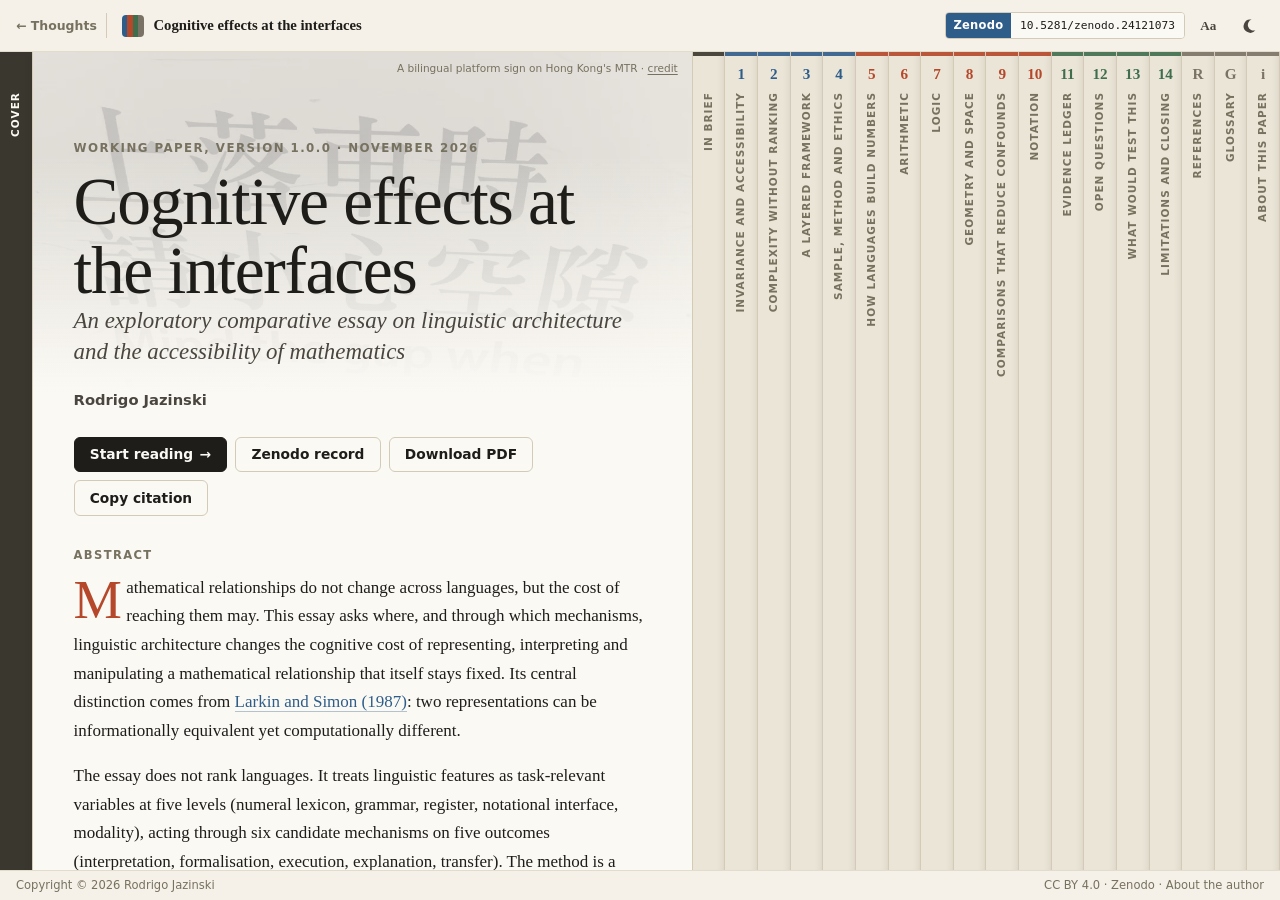
==== cognitive-effects-at-the-interfaces.html @ 93ee9cb9 "first public release" ====
<!DOCTYPE html>
<html lang="en-GB">
<head>
<meta charset="utf-8">
<meta name="viewport" content="width=device-width, initial-scale=1">
<title>Cognitive effects at the interfaces — An exploratory comparative essay on linguistic architecture and the accessibility of mathematics</title>
<meta name="description" content="An exploratory comparative essay on how the structure of a language changes the cognitive cost of reaching a fixed mathematical relationship. Working paper, version 1.0.0.">
<meta name="author" content="Rodrigo Jazinski">
<meta name="citation_title" content="Cognitive effects at the interfaces: An exploratory comparative essay on linguistic architecture and the accessibility of mathematics">
<meta name="citation_author" content="Jazinski, Rodrigo">
<meta name="citation_publication_date" content="2026/11/11">
<meta name="citation_doi" content="10.5281/zenodo.24121073">
<meta name="citation_pdf_url" content="https://zenodo.org/records/24121073/files/Cognitive_effects_at_the_interfaces_v1_0_0.pdf">
<meta property="og:title" content="Cognitive effects at the interfaces">
<meta property="og:description" content="An exploratory comparative essay on how the structure of a language changes the cognitive cost of reaching a fixed mathematical relationship. Working paper, version 1.0.0.">
<meta property="og:type" content="article">
<meta property="og:url" content="https://thoughts.rodrigojazinski.com/cognitive-effects-at-the-interfaces.html">
<meta property="og:image" content="https://thoughts.rodrigojazinski.com/cognitive-effects-at-the-interfaces/media/social-preview.jpg">
<meta property="og:site_name" content="Rodrigo Jazinski">
<meta property="og:locale" content="en_GB">
<meta name="twitter:card" content="summary_large_image">
<meta name="twitter:title" content="Cognitive effects at the interfaces">
<meta name="twitter:description" content="An exploratory comparative essay on how the structure of a language changes the cognitive cost of reaching a fixed mathematical relationship. Working paper, version 1.0.0.">
<meta name="twitter:image" content="https://thoughts.rodrigojazinski.com/cognitive-effects-at-the-interfaces/media/social-preview.jpg">
<meta name="keywords" content="linguistic relativity, numerical cognition, numeral systems, number-word transparency, number-word inversion, transcoding, digit span, quantifier scope, mathematics education, cross-linguistic comparison, evidence grading">
<meta name="robots" content="index, follow">
<meta name="copyright" content="© 2026 Rodrigo Jazinski. Licensed under CC BY 4.0.">
<link rel="canonical" href="https://thoughts.rodrigojazinski.com/cognitive-effects-at-the-interfaces.html">
<link rel="icon" href="/favicon.ico">
<link rel="apple-touch-icon" sizes="180x180" href="/apple-touch-icon.png">
<link rel="icon" type="image/png" sizes="32x32" href="/favicon-32x32.png">
<link rel="icon" type="image/png" sizes="16x16" href="/favicon-16x16.png">
<link rel="manifest" href="/site.webmanifest">
<meta name="theme-color" content="#f5f1e8" media="(prefers-color-scheme: light)">
<meta name="theme-color" content="#131416" media="(prefers-color-scheme: dark)">
<link rel="stylesheet" href="cognitive-effects-at-the-interfaces/css/essay.css">
<script>document.documentElement.classList.add("js");try{var t=localStorage.getItem("cei-theme");if(t)document.documentElement.dataset.theme=t;var z=localStorage.getItem("cei-size");if(z)document.documentElement.dataset.size=z}catch(e){}</script>
<script type="application/ld+json">{"@context": "https://schema.org", "@type": "ScholarlyArticle", "headline": "Cognitive effects at the interfaces", "alternativeHeadline": "An exploratory comparative essay on linguistic architecture and the accessibility of mathematics", "author": {"@type": "Person", "name": "Rodrigo Jazinski", "identifier": "https://orcid.org/0009-0000-0362-1994"}, "datePublished": "2026-11-11", "version": "1.0.0", "license": "https://creativecommons.org/licenses/by/4.0/", "identifier": "https://doi.org/10.5281/zenodo.24121073", "url": "https://thoughts.rodrigojazinski.com/cognitive-effects-at-the-interfaces.html", "inLanguage": "en-GB", "isBasedOn": "https://zenodo.org/records/24121073"}</script>
</head>
<body>
<a class="skip" href="#cover-body">Skip to the essay</a>
<header class="topbar">
  <div class="topbar-left"><a class="back" href="./" title="All thoughts"><span aria-hidden="true">←</span> Thoughts</a><a class="brand" href="#cover"><span class="brand-mark" aria-hidden="true"></span><span class="brand-text">Cognitive effects at the interfaces</span></a></div>
  <div class="topbar-tools">
    <a class="zenodo" href="https://zenodo.org/records/24121073" title="Version of record on Zenodo"><span class="zenodo-z">Zenodo</span><span class="zenodo-doi">10.5281/zenodo.24121073</span></a>
    <button class="tool" type="button" data-size-toggle aria-label="Text size" title="Text size">Aa</button>
    <button class="tool" type="button" data-theme-toggle aria-label="Light or dark" title="Light or dark"><svg viewBox="0 0 16 16" aria-hidden="true"><path d="M10.6 1.6a6.6 6.6 0 1 0 3.8 10.6A5.4 5.4 0 0 1 10.6 1.6z"/></svg></button>
  </div>
  <div class="progress" aria-hidden="true"><span></span></div>
</header>
<main class="shelf" id="shelf">
<section class="panel part-front" id="cover" data-panel="cover" aria-labelledby="cover-spine">
<button class="spine" id="cover-spine" type="button" aria-expanded="false" aria-controls="cover-body"><span class="spine-num"></span><span class="spine-label">Cover</span></button>
<div class="panel-body" id="cover-body" role="region" aria-labelledby="cover-spine"><div class="panel-scroll"><div class="prose"><div class="cover-art" aria-hidden="true"><img src="cognitive-effects-at-the-interfaces/media/cantonese-at-mtr-station-hong-kong.webp" alt="" style="object-position:50% 50%"></div><p class="art-credit cover-credit">A bilingual platform sign on Hong Kong&#x27;s MTR · <a href="#credits">credit</a></p>
<div class="cover-head">
  <p class="cover-kicker">Working paper, version 1.0.0 · November 2026</p>
  <h1>Cognitive effects at the interfaces</h1>
  <p class="cover-sub">An exploratory comparative essay on linguistic architecture and the accessibility of mathematics</p>
  <p class="cover-by">Rodrigo Jazinski</p>
  <div class="cover-actions">
    <a class="btn btn-primary" href="#summary">Start reading <span aria-hidden="true">→</span></a>
    <a class="btn" href="https://zenodo.org/records/24121073">Zenodo record</a>
    <a class="btn" href="https://zenodo.org/records/24121073/files/Cognitive_effects_at_the_interfaces_v1_0_0.pdf?download=1">Download PDF</a>
    <button class="btn" type="button" data-copy-cite>Copy citation</button>
  </div>
  <p class="resume" hidden><a href="#">Continue reading: <span></span> →</a></p>
</div>
<div class="cover-grid">
  <div class="cover-abstract"><h2 class="label">Abstract</h2><p>Mathematical relationships do not change across languages, but the cost of reaching them may. This essay asks where, and through which mechanisms, linguistic architecture changes the cognitive cost of representing, interpreting and manipulating a mathematical relationship that itself stays fixed. Its central distinction comes from <a href="#ref-larkin-1987" class="cite" data-ref="larkin-1987">Larkin and Simon (1987)</a>: two representations can be informationally equivalent yet computationally different.</p>
<p>The essay does not rank languages. It treats linguistic features as task-relevant variables at five levels (numeral lexicon, grammar, register, notational interface, modality), acting through six candidate mechanisms on five outcomes (interpretation, formalisation, execution, explanation, transfer). The method is a desk-based comparative synthesis of published evidence in arithmetic, logic and geometry. The feature-driven sample covers English, Mandarin Chinese, Welsh, Russian, Arabic, Basque, Turkish, Guarani, Inuit languages, Mundurukú, Pirahã and American Sign Language. Twenty-three claims are graded under an explicit protocol, each with its principal residual confound.</p>
<p>Three observations organise the results. First, most well-evidenced effects sit at interfaces, the points where one representation must be converted into another: number word to digit string, grammatical number to exact quantity, habitual reading to formal reading. Away from those interfaces, in approximate magnitude and core geometric intuition, effects are weak or absent. Second, cost is often redistributed rather than removed: a language can make one step cheaper and another dearer. It is not always conserved, and some irregularity has no identifiable compensating gain. Third, the best-supported claims are the narrowest. The three that grade Strong concern transcoding errors under number-word inversion, the task-specificity of number-word transparency, and the effect of digit-name length on forward digit span. None concerns mathematical ability.</p>
<p>The claim is deliberately modest. For the relationships considered here, languages appear broadly intertranslatable at the level of propositional content. They differ in the availability, conventionality, ambiguity, length and alignment of the forms that express those relationships. Those differences move cognitive and educational cost between steps. They do not establish differences in mathematical capacity. The essay closes with open questions and with predictions that could fail.</p>
</div>
  <aside class="cover-side">
    <h2 class="label">How to read this page</h2>
    <ul class="howto">
      <li>Each section sits on a <strong>spine</strong>. Open one by clicking its spine, or move with the <kbd>←</kbd> <kbd>→</kbd> keys.</li>
      <li><a class="cite demo" tabindex="-1">Citations</a> open a card with the full reference and a link to the source.</li>
      <li><span class="gl demo">Dotted words</span> are explained in the glossary.</li>
      <li>Panels marked <span class="explore-tag">Explore</span> are interactive versions of the paper's tables and figures.</li>
    </ul>
    <h2 class="label">Keywords</h2>
    <ul class="keywords"><li>linguistic relativity</li><li>numerical cognition</li><li>numeral systems</li><li>number-word transparency</li><li>number-word inversion</li><li>transcoding</li><li>digit span</li><li>quantifier scope</li><li>mathematics education</li><li>cross-linguistic comparison</li><li>evidence grading</li></ul>
    <h2 class="label">Paper and data</h2>
    <ul class="files"><li><a href="https://zenodo.org/records/24121073/files/Cognitive_effects_at_the_interfaces_v1_0_0.pdf?download=1">PDF</a></li><li><a href="https://zenodo.org/records/24121073/files/lmccm_evidence_ledger_v1_0_0.csv?download=1">Evidence ledger (CSV)</a></li><li><a href="https://zenodo.org/records/24121073/files/lmccm_language_matrix_v1_0_0.csv?download=1">Language matrix (CSV)</a></li><li><a href="https://zenodo.org/records/24121073/files/lmccm_references_v1_0_0.csv?download=1">References (CSV)</a></li><li><a href="https://zenodo.org/records/24121073/files/lmccm_fig1_chain_v1_0_0.svg?download=1">Figure 1 (SVG)</a></li></ul>
    <p class="doi">DOI <a href="https://doi.org/10.5281/zenodo.24121073">10.5281/zenodo.24121073</a> · <a href="https://creativecommons.org/licenses/by/4.0/">CC BY 4.0</a></p>
  </aside>
</div></div><nav class="panel-nav" aria-label="Section navigation"><span></span><a class="next" href="#summary"><span>→</span> In brief</a></nav></div></div>
</section>
<section class="panel part-front" id="summary" data-panel="summary" aria-labelledby="summary-spine">
<button class="spine" id="summary-spine" type="button" aria-expanded="false" aria-controls="summary-body"><span class="spine-num"></span><span class="spine-label">In brief</span></button>
<div class="panel-body" id="summary-body" role="region" aria-labelledby="summary-spine"><div class="panel-scroll"><header class="panel-head"><div class="panel-head-text"><h2 id="summary-title">Plain-language summary</h2></div></header><div class="prose"><p>The number 35 is the same everywhere, but the words for it are not.</p>
<ul>
<li>In English it is <em>thirty-five</em>.</li>
<li>In Mandarin it is <em>sān-shí-wǔ</em>, literally “three-ten-five”, which spells out the place-value structure.</li>
<li>In Basque it is <em>hogeita hamabost</em>, “twenty-and-fifteen”, built on twenty rather than ten.</li>
<li>In Arabic it is <em>khamsa wa-thalāthūn</em>, “five and thirty”, with the units said first.</li>
</ul>
<p>None of these makes 35 a different number. Each, though, gives a child a different path to the idea that 35 is three tens and five ones.</p>
<p>The same holds beyond counting. In Russian, the form of a noun after a numeral depends on the numeral’s last digit: <em>21 стол</em> (singular), <em>22 стола</em>, <em>25 столов</em>. A Russian speaker’s grammar quietly tracks something arithmetical.</p>
<p>The reason is that the noun follows the last word of the number, not the number as a whole. Russian says 21 as “twenty one”, and it is the final word, “one”, that sets the form: <em>21 стол</em> behaves like <em>1 стол</em>, <em>22 стола</em> like <em>2 стола</em>, and <em>25 столов</em> like <em>5 столов</em>, however large the number grows. To choose the right ending, a speaker must in effect look at the last digit, and also notice whether the last two digits are 11 to 14, which take the same form as 5. Nobody thinks of this as arithmetic, but it is a rule about what is left over when a number is divided by ten (Section <a class="xref" href="#s5">5</a>).</p>
<p>In English, “There is a number for every student” can mean one number shared by all, or a possibly different number for each. Picture a teacher handing out raffle tickets. If every ticket shows 7, there is a number for every student in the first sense. If every ticket shows a different number, there is still a number for every student, in the second sense. Logicians write these two readings differently, with the quantifiers in opposite orders. Grammars and usage conventions differ in how readily they allow such sentences to be read both ways.</p>
<p>In space, some languages describe position by “left” and “right”, and others by fixed bearings such as uphill or north. Some signed languages place things in the space in front of the signer, so that spatial relations are part of the grammar itself.</p>
<p>The essay is about natural languages: the spoken and signed languages that children acquire. Programming languages and other formal languages are left aside. They are designed systems with fixed rules of interpretation, closer to notation than to a first language, and they would need a separate analysis.</p>
<p>This essay collects what researchers have already found about such differences, puts it side by side in tables, and asks what it adds up to. The short answer: languages do not change what is mathematically true, nor who can do mathematics. They change where the effort falls. Some steps are made easier, others harder, and the effects are narrower than popular accounts suggest. The essay ends with the questions that remain open.</p>
</div><nav class="panel-nav" aria-label="Section navigation"><a class="prev" href="#cover"><span>←</span> Cover</a><a class="next" href="#s1"><span>→</span> Invariance and accessibility</a></nav></div></div>
</section>
<section class="panel part-frame" id="s1" data-panel="s1" aria-labelledby="s1-spine">
<button class="spine" id="s1-spine" type="button" aria-expanded="false" aria-controls="s1-body"><span class="spine-num">1</span><span class="spine-label">Invariance and accessibility</span></button>
<div class="panel-body" id="s1-body" role="region" aria-labelledby="s1-spine"><div class="panel-scroll"><header class="panel-head"><div class="panel-art" aria-hidden="true"><img src="cognitive-effects-at-the-interfaces/media/house-in-cantonese-and-mandarin.webp" alt="" loading="lazy" style="object-position:50% 50%"></div><div class="panel-head-text"><p class=panel-kicker>Framework · Section 1</p><h2 id="s1-title">Introduction: invariance and accessibility</h2></div><p class=art-credit>&#x27;Home&#x27; in Cantonese and in Mandarin: one meaning, two written forms · <a href=#credits>credit</a></p></header><div class="prose"><p>Mathematics is often described as a universal language. The equation <em>a</em> + <em>b</em> = <em>b</em> + <em>a</em> holds whether it is explained in English, Russian, Mandarin or Arabic. Yet people rarely meet mathematics as bare notation. They meet it through number words, spoken explanations, written instructions, diagrams and classroom routines, all of which differ across communities.</p>
<p>This essay takes that gap seriously. A mathematical proposition may stay invariant while the linguistic conditions under which it is understood vary. The question is whether those conditions change how much work the understanding takes.</p>
<h3 id="informational-and-computational-equivalence">Informational and computational equivalence</h3>
<p><a href="#ref-larkin-1987" class="cite" data-ref="larkin-1987">Larkin and Simon (1987)</a> gave this intuition a precise form. Two representations are <em><span class="gl" tabindex="0" data-gl="Informational equivalence">informationally equivalent</span></em> when everything inferable from one is inferable from the other. They are <em><span class="gl" tabindex="0" data-gl="Computational equivalence">computationally equivalent</span></em> only if, in addition, those inferences are equally quick and easy. A diagram and a list of sentences can carry the same information yet differ greatly in what a reader can see at a glance.</p>
<p><a href="#ref-zhang-1995" class="cite" data-ref="zhang-1995">Zhang and Norman (1995)</a> applied the same idea to numeration systems. Roman and Hindu-Arabic numerals encode the same numbers, but they divide the work differently between what is written on the page and what must be held in the mind. Multiplication in Roman numerals is hard not because the numbers differ, but because the notation leaves more of the work to the head.</p>
<p>This essay extends the distinction from written notation to natural language. Its working thesis is narrower than “languages are equivalent”. <strong>For the mathematical relationships considered here, languages appear broadly <span class="gl" tabindex="0" data-gl="Intertranslatable">intertranslatable</span> at the level of propositional content, but they are not computationally equivalent.</strong> They differ in the availability, conventionality, ambiguity and processing cost of the forms used to express those relationships. A language may need a paraphrase or a longer construction where another has a single word. Intertranslatability is a weaker claim than informational equivalence. It says only that, given suitable paraphrase and context, the same proposition can be expressed. It does not establish that the available expressions support the same inferences with equal directness, or that no distinction is easier to state in one language than another. It is a working assumption of this essay, not a result derived in it. The differences are local: they attach to particular features and particular tasks, not to languages as wholes.</p>
<h3 id="language-and-thought-without-determinism">Language and thought, without determinism</h3>
<p>Research on <span class="gl" tabindex="0" data-gl="Linguistic relativity">linguistic relativity</span> has moved away from the claim that language sets the boundaries of thought. The current view is that language can make some distinctions more available, more habitual or harder to ignore, and that such effects are selective rather than absolute (<a href="#ref-wolff-2011" class="cite" data-ref="wolff-2011">Wolff &amp; Holmes, 2011</a>).</p>
<p>Numerical cognition is the area where this view is best supported. Studies of number-word systems show how transparency, counting routines and notation influence the learning and manipulation of exact quantities (<a href="#ref-gobel-2011" class="cite" data-ref="gobel-2011">Göbel et al., 2011</a>). Work on bilinguals shows that the language in which mathematics is done can affect numerical processing in the same person (<a href="#ref-schiltz-2024" class="cite" data-ref="schiltz-2024">Schiltz et al., 2024</a>).</p>
<h3 id="what-this-essay-does">What this essay does</h3>
<p>The essay belongs to a wider line of comparative constraint analysis: the study of how symbolic systems shape what is easy, hard or habitual to think. Mathematics is a useful limiting case for that line of work. Its content is held fixed, so any variation lies in the cost of access, not in the conclusion reached.</p>
<p>The question is not new, and stronger answers have been given. <a href="#ref-barton-2008" class="cite" data-ref="barton-2008">Barton (2008)</a>, starting from the development of a Māori mathematical vocabulary, argues that languages express everyday mathematical ideas so differently that different mathematical worlds are possible. <a href="#ref-nunez-2017" class="cite" data-ref="nunez-2017">Núñez (2017)</a> argues that exact number is a cultural achievement and not an evolved capacity. This essay claims less than either. It holds the mathematics fixed and asks only what it costs to reach, and it takes no position on where number concepts come from. Research on multilingual classrooms treats a learner’s languages as resources for mathematics as well as obstacles. This essay takes a narrower route through cognitive cost, and stays close to experimental and developmental evidence.</p>
<p>The essay does not report new data. It assembles published findings, sets them side by side, grades their strength, and asks what they suggest. It aims to offer ways of seeing, and to state what would have to be true for each of them to hold.</p>
<h3 id="three-observations-stated-in-advance">Three observations, stated in advance</h3>
<p>The synthesis yields three observations. Each is developed in the sections named and summarised after the evidence ledger in Section <a class="xref" href="#s11">11</a>.</p>
<ol type="1">
<li><strong>Effects sit mostly at interfaces.</strong> The well-evidenced effects occur where one representation has to be converted into another: a spoken number into digits, a grammatical category into an exact quantity, an everyday sentence into a formal proposition (Sections <a class="xref" href="#s6">6</a> and 7). Where no conversion is needed, as in approximate magnitude or core geometric intuition, effects are weak or absent (Sections <a class="xref" href="#s6">6</a> and 8). This fits Larkin and Simon’s distinction: computational differences show up when work is done on a representation, and on this essay’s reading, converting between representations is such work.</li>
<li><strong>Cost is often redistributed, not removed.</strong> The same language can lower the cost of one step and raise the cost of another (Sections 2, <a class="xref" href="#s6">6</a> and 11). The pattern is common but not a law.</li>
<li><strong>The firmest claims are the narrowest.</strong> Every claim that grades Strong concerns one task. Claims about arithmetic in general, reasoning in general or spatial thinking in general grade lower or are contested (Section <a class="xref" href="#s11">11</a>).</li>
</ol>
<p>Two terms are used throughout in a restricted sense. <em>Easier</em> always means easier for a specified population, task, measure and instructional context. No claim is made that any language is globally simpler, more logical or more mathematical than another. <em>Cost</em> is a family-resemblance term. It may mean working-memory load, articulation time, the burden of learning irregular forms, or the inferential work of resolving an ambiguity. These are not assumed to be commensurable, only to be real constraints on specific tasks.</p>
</div><nav class="panel-nav" aria-label="Section navigation"><a class="prev" href="#summary"><span>←</span> In brief</a><a class="next" href="#s2"><span>→</span> Complexity without ranking</a></nav></div></div>
</section>
<section class="panel part-frame" id="s2" data-panel="s2" aria-labelledby="s2-spine">
<button class="spine" id="s2-spine" type="button" aria-expanded="false" aria-controls="s2-body"><span class="spine-num">2</span><span class="spine-label">Complexity without ranking</span></button>
<div class="panel-body" id="s2-body" role="region" aria-labelledby="s2-spine"><div class="panel-scroll"><header class="panel-head"><div class="panel-art" aria-hidden="true"><img src="cognitive-effects-at-the-interfaces/media/eb1911-english-language-grammatical-changes.webp" alt="" loading="lazy" style="object-position:50% 50%"></div><div class="panel-head-text"><p class=panel-kicker>Framework · Section 2</p><h2 id="s2-title">Complexity without ranking</h2></div><p class=art-credit>Grammatical change in English, from the Encyclopaedia Britannica (1911) · <a href=#credits>credit</a></p></header><div class="prose"><p>Any comparative study must first ask what makes a language simple or complex. Linguistics has no agreed single measure. The <span class="gl" tabindex="0" data-gl="Equi-complexity hypothesis">equi-complexity</span> literature suggests the question is badly posed when asked of whole languages.</p>
<h3 id="complexity-is-a-vector-not-a-score">Complexity is a vector, not a score</h3>
<p><a href="#ref-bentz-2023" class="cite" data-ref="bentz-2023">Bentz, Gutierrez-Vasques, Sozinova and Samardžić (2023)</a> <span class="gl" tabindex="0" data-gl="Meta-analysis">meta-analysed</span> 28 complexity metrics applied to texts in 80 languages from 34 families. About a third of the significant correlations between measures were negative, which partly supports the idea that complexity in one domain is offset by simplicity in another. The equi-complexity hypothesis, that languages are equally complex overall, was largely confirmed. Languages differed within morphology and within syntax, but their overall complexity profiles were almost indistinguishable.</p>
<p>Describing Mandarin as simple, Russian as complex and English as intermediate would therefore smuggle in an undefined variable. Typological labels describe dimensions of variation, not ranks. <em>Analytic</em> constructions express grammatical relations through separate words and word order. <em>Synthetic</em> constructions pack more grammatical information into words. <em><span class="gl" tabindex="0" data-gl="Agglutinative">Agglutinative</span></em> systems do so through relatively separable morphemes, and <em><span class="gl" tabindex="0" data-gl="Polysynthetic">polysynthetic</span></em> languages can fold whole propositions into single words (<a href="#ref-comrie-1989" class="cite" data-ref="comrie-1989">Comrie, 1989</a>).</p>
<p>The consequence for method is direct. The unit of comparison is the linguistic feature operating inside a particular task, not the language as a whole.</p>
<h3 id="numeral-systems-as-solutions-to-a-design-problem">Numeral systems as solutions to a design problem</h3>
<p>Numeral systems have their own, better-measured complexity literature. <a href="#ref-xu-2020" class="cite" data-ref="xu-2020">Xu, Liu and Regier (2020)</a> analysed 30 languages whose numeral systems range from approximate, through exact but restricted, to fully recursive. They found that systems of every type sit near an optimal trade-off between informativeness and simplicity. Mundurukú and Pirahã fall in the approximate class in their data set.</p>
<p>For recursive systems, which can name every integer exactly, informativeness is fixed, so a different trade-off is needed. <a href="#ref-denic-2024" class="cite" data-ref="denic-2024">Denić and Szymanik (2024)</a> proposed that such systems balance two pressures: keeping the lexicon of numeral morphemes small, and keeping the average numeral short in morphemes. Across 128 languages they found attested systems close to the optimal frontier.</p>
<p>The claim has been tested twice since. <a href="#ref-yang-2025" class="cite" data-ref="yang-2025">Yang and Regier (2025)</a> noted that the grammar used to generate the comparison systems, based on <a href="#ref-hurford-1975" class="cite" data-ref="hurford-1975">Hurford (1975)</a>, cannot produce <span class="gl" tabindex="0" data-gl="Suppletion, suppletive">suppletive</span> forms such as Russian <em>sorok</em>, “forty”, which is not built from “four”. Adding such forms, they found that the original result held.</p>
<p><a href="#ref-cathcart-2026" class="cite" data-ref="cathcart-2026">Cathcart and colleagues (2026)</a> changed the coding instead. They counted every unpredictable variant of a numeral <span class="gl" tabindex="0" data-gl="Morpheme">morpheme</span> as a separate item a learner must store, so that English <em>fif-</em> in <em>fifteen</em> and <em>fifty</em> is not the same item as <em>five</em>. Across 52 languages, many systems then fell well off the efficient frontier. Most of these were Indo-European and Semitic languages with irregular teens or decades. Paraguayan Guarani was also less efficient than expected, because it mixes bases.</p>
<p>This debate supplies a way of seeing that runs through the rest of the essay. A numeral system that is cheap to store, with few root words, may be expensive to say or parse, with long compounds. A system with many irregular words may be expensive to learn but quick to say. Often cost moves between the lexicon, the grammar and the learner.</p>
<p>Cathcart and colleagues add a necessary correction: cost is not always conserved. Some systems carry irregularity whose payoff the available measures do not show. It may reflect historical accretion, contact, frequency effects, or functions the models do not capture. Redistribution is the common pattern, not a law.</p>
<h3 id="an-existing-taxonomy-to-build-on">An existing taxonomy to build on</h3>
<p>The study of linguistic influences on numerical cognition already has a working taxonomy. <a href="#ref-dowker-2016" class="cite" data-ref="dowker-2016">Dowker and Nuerk (2016)</a> distinguish lexical, syntactic, semantic and conceptual influences, together with phonological and visuo-spatial orthographic ones. They observe that most studies show that language influences number without identifying the level at which the influence operates. <a href="#ref-bahnmueller-2018" class="cite" data-ref="bahnmueller-2018">Bahnmueller, Nuerk and Moeller (2018)</a> refine the taxonomy for multi-digit numbers by crossing linguistic levels with levels of place-value processing, and note that some combinations have been studied at only one level or not at all.</p>
<p>The framework in Section <a class="xref" href="#s3">3</a> adopts that concern and extends it in two directions. It moves beyond number into logic and geometry. It also adds the interface with written notation, and modality, as levels in their own right.</p>
</div><nav class="panel-nav" aria-label="Section navigation"><a class="prev" href="#s1"><span>←</span> Invariance and accessibility</a><a class="next" href="#s3"><span>→</span> A layered framework</a></nav></div></div>
</section>
<section class="panel part-frame" id="s3" data-panel="s3" aria-labelledby="s3-spine">
<button class="spine" id="s3-spine" type="button" aria-expanded="false" aria-controls="s3-body"><span class="spine-num">3</span><span class="spine-label">A layered framework</span></button>
<div class="panel-body" id="s3-body" role="region" aria-labelledby="s3-spine"><div class="panel-scroll"><header class="panel-head"><div class="panel-head-text"><p class=panel-kicker>Framework · Section 3</p><h2 id="s3-title">A layered framework: features, mechanisms, outcomes</h2></div></header><div class="prose"><p>The Linguistic–Mathematical Comparative Constraint Matrix (LMCCM) is a chain with three links. A <strong>feature</strong> at one of five levels acts through a <strong>mechanism</strong> on one of five <strong>outcomes</strong>. Each link is stated so that the claim can fail at a specific point.</p>
<p><em>Figure 1. The LMCCM chain. Any level can in principle act through any mechanism on any outcome. The highlighted path is the best-evidenced one: <span class="gl" tabindex="0" data-gl="Inversion (number-word)">number-word inversion</span>, as in German or Arabic, produces <span class="gl" tabindex="0" data-gl="Transcoding">transcoding</span> errors when children write numbers from dictation (Section <a class="xref" href="#s6">6</a>).</em></p>
<figure class="explore" data-explore="chain">
<figcaption>
<span class="explore-tag">Explore</span> Figure 1, interactive: choose a mechanism to see the ledger claims that use it
</figcaption>
<div class="explore-body">
<noscript>
<p>
This interactive figure needs JavaScript; the table above holds the same information.
</p>
</noscript>
</div>
<p class="explore-note">
The original figure is deposited with the paper: <a href="https://zenodo.org/records/24121073/files/lmccm_fig1_chain_v1_0_0.svg">SVG on Zenodo</a>.
</p>
</figure>
<h3 id="levels-where-the-feature-lives">Levels: where the feature lives</h3>
<div class="table-wrap"><table>
<colgroup>
<col style="width: 25%" />
<col style="width: 25%" />
<col style="width: 25%" />
<col style="width: 25%" />
</colgroup>
<thead>
<tr>
<th>Level</th>
<th>What varies</th>
<th>Examples from the sample</th>
<th>Domain most affected</th>
</tr>
</thead>
<tbody>
<tr>
<td>1. Numeral lexicon</td>
<td>Base, order of tens and units, teens, suppletion, length of number words</td>
<td>Mandarin <em>sān-shí-wǔ</em>; Basque base twenty; Arabic units-first order</td>
<td>Arithmetic</td>
</tr>
<tr>
<td>2. Grammar</td>
<td>Grammatical number, numeral–noun agreement, case, classifiers, quantifier scope, negation</td>
<td>Arabic dual; Russian last-digit agreement; Russian negative concord</td>
<td>Arithmetic (early number); logic</td>
</tr>
<tr>
<td>3. Register and lexicon</td>
<td>Mathematical register, borrowed terms, words for necessity, possibility, equality</td>
<td>Spanish numerals in Guarani; classical versus spoken Arabic</td>
<td>Word problems; proof; logic</td>
</tr>
<tr>
<td>4. Notational interface</td>
<td>Fit between spoken forms and written numerals and symbols</td>
<td>Kaktovik numerals; Hindu-Arabic digits read in inverted languages</td>
<td>Arithmetic; algebra</td>
</tr>
<tr>
<td>5. Modality and spatial grammar</td>
<td>Speech, sign, gesture; frames of reference</td>
<td>ASL spatial loci; absolute versus relative frames</td>
<td>Geometry; spatial reasoning</td>
</tr>
</tbody>
</table></div>
<p>The levels are descriptive, not statistically independent. A language with an <span class="gl" tabindex="0" data-gl="Agglutinative">agglutinative</span> grammar may also have a regular numeral lexicon, as Turkish does. Effects attributed to one level must therefore be tested against the others, ideally by holding the language constant and varying the task.</p>
<p>Level 5 does less work in this essay than the other four. Its effects are best documented in spatial cognition (Section <a class="xref" href="#s8">8</a>). In arithmetic and logic the evidence is mostly indirect. One specific prediction would integrate it: <span class="gl" tabindex="0" data-gl="Numeral incorporation">numeral incorporation</span> in signed languages fuses number into a noun-like sign, which may change the unit in which quantities are represented in a way that spoken compounds do not. That prediction is untested.</p>
<p>Level 3 is retained because mathematical language is a distinct register, with its own vocabulary, grammatical patterns and conventions (<a href="#ref-halliday-1978" class="cite" data-ref="halliday-1978">Halliday, 1978</a>; <a href="#ref-pimm-1987" class="cite" data-ref="pimm-1987">Pimm, 1987</a>). Within single languages the register is well studied. Rewording test items in simpler language has been reported to raise scores, most for students still learning the language of instruction (<a href="#ref-abedi-2001" class="cite" data-ref="abedi-2001">Abedi &amp; Lord, 2001</a>), and the linguistic and numerical difficulty of word problems interact (<a href="#ref-daroczy-2015" class="cite" data-ref="daroczy-2015">Daroczy et al., 2015</a>). What is sparse is comparison of registers across languages. Apart from translation effects (Section <a class="xref" href="#s7">7</a>) and borrowed numerals (Section <a class="xref" href="#s5">5</a>), the level is kept as a direction for future work, and no graded claim rests on it.</p>
<h3 id="candidate-mechanisms-how-a-feature-might-act">Candidate mechanisms: how a feature might act</h3>
<div class="table-wrap"><table>
<colgroup>
<col style="width: 25%" />
<col style="width: 25%" />
<col style="width: 25%" />
<col style="width: 25%" />
</colgroup>
<thead>
<tr>
<th>Candidate mechanism</th>
<th>What it means</th>
<th>Example</th>
<th>Outcome most exposed</th>
</tr>
</thead>
<tbody>
<tr>
<td>Transparency</td>
<td>The form displays the mathematical structure</td>
<td>“Ten-one” for 11 shows the base</td>
<td>Interpretation; formalisation</td>
</tr>
<tr>
<td>Load</td>
<td>The form costs more working memory or articulation time</td>
<td>Longer number words reduce digit span</td>
<td>Execution</td>
</tr>
<tr>
<td>Ambiguity</td>
<td>The form admits several mathematical readings</td>
<td>Quantifier scope in “a number for every student”</td>
<td>Interpretation</td>
</tr>
<tr>
<td>Alignment</td>
<td>Spoken order matches or mismatches written order</td>
<td>Units-first speech against tens-first digits</td>
<td>Formalisation (transcoding)</td>
</tr>
<tr>
<td>Scaffolding</td>
<td>The language supplies a ready routine or category</td>
<td>A grammatical dual for “exactly two”</td>
<td>Early learning; transfer</td>
</tr>
<tr>
<td>Interference</td>
<td>A habitual linguistic reading pulls against the formal one</td>
<td>Pragmatic “some” read as “not all”</td>
<td>Interpretation; explanation</td>
</tr>
</tbody>
</table></div>
<p>The mechanisms are explanatory hypotheses, not established causes. A claim in the ledger (Section <a class="xref" href="#s11">11</a>) is graded on the evidence for its outcome. A mechanism counts as tested only when a study isolates or manipulates the linguistic feature and measures the predicted intermediate process, as the Czech inversion study does for alignment. In that study, Czech, which can say two-digit numbers in either order, let the same children write numbers dictated both ways (<a href="#ref-pixner-2011" class="cite" data-ref="pixner-2011">Pixner et al., 2011</a>; described in Section <a class="xref" href="#s6">6</a>). The ledger therefore reports the status of each mechanism separately from the grade of each claim.</p>
<h3 id="outcomes-what-is-affected">Outcomes: what is affected</h3>
<p>Each outcome separates a stage at which a linguistic effect could appear.</p>
<ol type="1">
<li><strong>Interpretation:</strong> whether the proposition is understood as intended.</li>
<li><strong>Formalisation:</strong> whether it can be rendered in notation.</li>
<li><strong>Execution:</strong> whether the operation is carried out correctly and how fast.</li>
<li><strong>Explanation:</strong> whether the reasoning can be articulated.</li>
<li><strong>Transfer:</strong> recognition or use of an invariant mathematical relationship after a change in surface wording, notation, language or problem context. Studies must say which change is involved, since a person may transfer across one and not another.</li>
</ol>
<p>The central hypothesis, restated in these terms, is that features act mainly on interpretation and formalisation, less on execution once notation is supplied, and least on transfer. None of the five outcomes measures mathematical competence directly. Claims about competence are therefore extrapolations from transfer and from execution with notation supplied.</p>
<p>The three observations in Section <a class="xref" href="#s1">1</a> do not replace this hypothesis. They summarise what the evidence shows about it:</p>
<ol type="1">
<li><strong>Effects sit mostly at interfaces</strong>, where one representation is converted into another. That is where interpretation and formalisation happen.</li>
<li><strong>Cost is often redistributed, not removed.</strong> A language can make one step cheaper and another dearer.</li>
<li><strong>The firmest claims are the narrowest.</strong> Each concerns one task, not mathematical ability in general.</li>
</ol>
</div><nav class="panel-nav" aria-label="Section navigation"><a class="prev" href="#s2"><span>←</span> Complexity without ranking</a><a class="next" href="#s4"><span>→</span> Sample, method and ethics</a></nav></div></div>
</section>
<section class="panel part-frame" id="s4" data-panel="s4" aria-labelledby="s4-spine">
<button class="spine" id="s4-spine" type="button" aria-expanded="false" aria-controls="s4-body"><span class="spine-num">4</span><span class="spine-label">Sample, method and ethics</span></button>
<div class="panel-body" id="s4-body" role="region" aria-labelledby="s4-spine"><div class="panel-scroll"><header class="panel-head"><div class="panel-art" aria-hidden="true"><img src="cognitive-effects-at-the-interfaces/media/cibc-in-chinese-cantonese-and-mandarin-farsi-and-punjabi-2010.webp" alt="" loading="lazy" style="object-position:50% 50%"></div><div class="panel-head-text"><p class=panel-kicker>Framework · Section 4</p><h2 id="s4-title">Sample, method and ethics</h2></div><p class=art-credit>A bank sign in several languages, 2010 · <a href=#credits>credit</a></p></header><div class="prose"><p>The sample is chosen for the features it exposes, not to represent the world’s languages. It is split into two kinds of case.</p>
<ul>
<li><strong>Evidence-bearing comparisons</strong> have published experimental or developmental studies that bear on a claim.</li>
<li><strong>Illustrative cases</strong> have well-described linguistic features but little or no cognitive evidence. They are included to show what remains untested.</li>
</ul>
<p>Welsh is included because it offers an unusually informative within-country contrast: two counting systems coexist under broadly similar educational institutions. It is not a fully controlled natural experiment, since the medium of schooling and family background remain potentially confounded.</p>
<p>The sample is a feature-driven, <span class="gl" tabindex="0" data-gl="Non-probability sample">non-probability sample</span>. It maximises feature contrast and evidentiary leverage. It does not estimate how common any feature is among the world’s languages. Each language earns its place by supplying direct cognitive evidence, a natural contrast, or an untested but theoretically important configuration.</p>
<h3 id="the-sample">The sample</h3>
<div class="table-wrap"><table>
<colgroup>
<col style="width: 20%" />
<col style="width: 20%" />
<col style="width: 20%" />
<col style="width: 20%" />
<col style="width: 20%" />
</colgroup>
<thead>
<tr>
<th>Language</th>
<th>Family and type</th>
<th>Role here</th>
<th>Feature of interest</th>
<th>Main sources</th>
</tr>
</thead>
<tbody>
<tr>
<td>English</td>
<td>Indo-European (Germanic); largely analytic</td>
<td>Evidence-bearing baseline</td>
<td>Irregular teens and decade words; obligatory singular/plural; quantifier-scope ambiguity</td>
<td><a href="#ref-miller-1995" class="cite" data-ref="miller-1995">Miller et al. 1995</a>; <a href="#ref-le-corre-2016" class="cite" data-ref="le-corre-2016">Le Corre et al. 2016</a>; <a href="#ref-scontras-2017" class="cite" data-ref="scontras-2017">Scontras et al. 2017</a></td>
</tr>
<tr>
<td>Mandarin Chinese</td>
<td>Sino-Tibetan; analytic; numeral classifiers</td>
<td>Evidence-bearing</td>
<td>Transparent decimal number names; no obligatory singular/plural; surface-scope bias in simple sentences</td>
<td><a href="#ref-mark-2015" class="cite" data-ref="mark-2015">Mark &amp; Dowker 2015</a>; <a href="#ref-le-corre-2016" class="cite" data-ref="le-corre-2016">Le Corre et al. 2016</a>; <a href="#ref-scontras-2017" class="cite" data-ref="scontras-2017">Scontras et al. 2017</a>; <a href="#ref-wu-2023" class="cite" data-ref="wu-2023">Wu 2023</a></td>
</tr>
<tr>
<td>Welsh</td>
<td>Indo-European (Celtic)</td>
<td>Evidence-bearing within-country contrast</td>
<td>Decimal school system beside a traditional vigesimal one; long digit names</td>
<td><a href="#ref-dowker-2008" class="cite" data-ref="dowker-2008">Dowker et al. 2008</a>; <a href="#ref-ellis-1980" class="cite" data-ref="ellis-1980">Ellis &amp; Hennelly 1980</a></td>
</tr>
<tr>
<td>Russian</td>
<td>Indo-European (Slavic); synthetic</td>
<td>Partly evidence-bearing</td>
<td>Noun form after a numeral set by the last digit; negative concord</td>
<td><a href="#ref-sarnecka-2007" class="cite" data-ref="sarnecka-2007">Sarnecka et al. 2007</a>; <a href="#ref-corbett-2000" class="cite" data-ref="corbett-2000">Corbett 2000</a>; <a href="#ref-haspelmath-2013" class="cite" data-ref="haspelmath-2013">Haspelmath 2013</a></td>
</tr>
<tr>
<td>Arabic</td>
<td>Afro-Asiatic (Semitic); root-and-pattern</td>
<td>Evidence-bearing for the dual</td>
<td>Dual number; units before tens; gender polarity in 3 to 10; diglossia</td>
<td><a href="#ref-almoammer-2013" class="cite" data-ref="almoammer-2013">Almoammer et al. 2013</a>; <a href="#ref-ganayim-2021-2" class="cite" data-ref="ganayim-2021-2">Ganayim, Ganayim, Dowker &amp; Olkun 2021</a>; <a href="#ref-prior-2015" class="cite" data-ref="prior-2015">Prior et al. 2015</a>; <a href="#ref-ryding-2005" class="cite" data-ref="ryding-2005">Ryding 2005</a></td>
</tr>
<tr>
<td>Basque</td>
<td>Isolate; ergative-absolutive</td>
<td>Illustrative</td>
<td>Vigesimal numerals below 100</td>
<td><a href="#ref-hualde-2003" class="cite" data-ref="hualde-2003">Hualde &amp; Ortiz de Urbina 2003</a></td>
</tr>
<tr>
<td>Turkish</td>
<td>Turkic; agglutinative</td>
<td>Illustrative</td>
<td>Fully regular tens-then-units order; noun stays singular after a numeral; grammatical evidentiality</td>
<td><a href="#ref-goksel-2005" class="cite" data-ref="goksel-2005">Göksel &amp; Kerslake 2005</a></td>
</tr>
<tr>
<td>Guarani</td>
<td>Tupian; rich verbal morphology</td>
<td>Illustrative</td>
<td>Native numerals used for small numbers; Spanish numerals above; a regularised decimal system in schooling</td>
<td><a href="#ref-estigarribia-2020" class="cite" data-ref="estigarribia-2020">Estigarribia 2020</a></td>
</tr>
<tr>
<td>Inuit languages (Inuktitut; evidence from Iñupiaq)</td>
<td>Inuit-Yupik-Unangan (formerly Eskimo-Aleut); polysynthetic</td>
<td>Illustrative, via Iñupiaq</td>
<td>Base twenty with a sub-base of five; a notation redesigned to match it</td>
<td><a href="#ref-bartley-1997" class="cite" data-ref="bartley-1997">Bartley 1997</a>, via <a href="#ref-marin-silva-2021" class="cite" data-ref="marin-silva-2021">Marín Silva et al. 2021</a></td>
</tr>
<tr>
<td>Mundurukú</td>
<td>Tupian</td>
<td>Evidence-bearing for exact versus approximate number and for geometry</td>
<td>Number words used exactly only for the smallest quantities</td>
<td><a href="#ref-pica-2004" class="cite" data-ref="pica-2004">Pica et al. 2004</a>; <a href="#ref-dehaene-2006" class="cite" data-ref="dehaene-2006">Dehaene et al. 2006</a>; <a href="#ref-izard-2011" class="cite" data-ref="izard-2011">Izard et al. 2011</a></td>
</tr>
<tr>
<td>Pirahã</td>
<td>Muran</td>
<td>Evidence-bearing but contested</td>
<td>No words for exact quantities</td>
<td><a href="#ref-gordon-2004" class="cite" data-ref="gordon-2004">Gordon 2004</a>; <a href="#ref-frank-2008" class="cite" data-ref="frank-2008">Frank et al. 2008</a>; <a href="#ref-everett-2012" class="cite" data-ref="everett-2012">Everett &amp; Madora 2012</a></td>
</tr>
<tr>
<td>American Sign Language</td>
<td>Signed; visual-spatial modality</td>
<td>Evidence-bearing for modality</td>
<td>Number handshapes; numeral incorporation; spatial loci</td>
<td><a href="#ref-emmorey-2002" class="cite" data-ref="emmorey-2002">Emmorey 2002</a>; <a href="#ref-berteletti-2026" class="cite" data-ref="berteletti-2026">Berteletti et al. 2026</a></td>
</tr>
</tbody>
</table></div>
<p>Several studies cited below use languages outside the sample, because they supply the cleanest contrasts. They include German and Czech (<span class="gl" tabindex="0" data-gl="Inversion (number-word)">number-word inversion</span>), Japanese and Slovenian (grammatical number), Belgian French Sign Language, Nicaraguan <span class="gl" tabindex="0" data-gl="Homesign">homesign</span> and Nicaraguan Sign Language, Vietnamese and Hebrew (number words), Yucatec Maya (individuation), Korean (fraction names), Spanish and Hebrew (<span class="gl" tabindex="0" data-gl="Digit span">digit span</span>), Tsimane’ (count range), Warlpiri and Anindilyakwa (restricted number vocabularies), German and French as languages of schooling in Luxembourg, and Tzeltal and ǂAkhoe Haiǁom (spatial <span class="gl" tabindex="0" data-gl="Frame of reference">frames of reference</span>).</p>
<h3 id="method">Method</h3>
<p>The essay is a <span class="gl" tabindex="0" data-gl="Purposive synthesis">purposive synthesis</span>, not a <span class="gl" tabindex="0" data-gl="Systematic review">systematic review</span>. No database search protocol was run, and no inclusion or exclusion criteria were fixed in advance.</p>
<p>Sources for this work were gathered through a combination of existing available literature, extensive manual search strategies, targeted subject research, and AI-assisted discovery tools (see Declarations). Null results and work not published in English are probably under-represented. Linguistic facts are taken from reference grammars, typological databases and peer-reviewed descriptions. Cognitive claims are taken from peer-reviewed experimental, developmental and cross-cultural studies, and from recent reviews.</p>
<p>Priority goes to designs that separate language from culture. <span class="gl" tabindex="0" data-gl="Within-person comparison">Within-person</span> comparisons, such as bilinguals tested in both languages, carry more weight than between-group comparisons. So do within-culture comparisons, such as children in one school system taught in different languages.</p>
<p>Each claim in the evidence ledger (Section <a class="xref" href="#s11">11</a>) is graded under the protocol below. Every entry also names its principal residual <span class="gl" tabindex="0" data-gl="Confound">confound</span>, so that a reader can audit the grade.</p>
<div class="table-wrap"><table>
<colgroup>
<col style="width: 50%" />
<col style="width: 50%" />
</colgroup>
<thead>
<tr>
<th>Grade</th>
<th>Criteria</th>
</tr>
</thead>
<tbody>
<tr>
<td>Strong</td>
<td>At least three independent studies, including at least one within-person, within-school or experimentally manipulated comparison; effects in the predicted direction; no major published contradiction</td>
</tr>
<tr>
<td>Moderate</td>
<td>At least two independent studies, at least one of which partly addresses a named confound; the remaining confound is stated</td>
</tr>
<tr>
<td>Suggestive</td>
<td>One direct study, or converging indirect evidence; the missing control is stated</td>
</tr>
<tr>
<td>Contested</td>
<td>Directly conflicting results, or an unresolved methodological dispute; the dispute is named</td>
</tr>
<tr>
<td>Open</td>
<td>No direct test located; the prediction and the minimal design that would test it are stated</td>
</tr>
</tbody>
</table></div>
<p>Studies by the same research group count as one line of evidence unless their samples and designs differ. Grades are meant to be compared within a domain. A Strong grade in arithmetic and a Strong grade in logic rest on different kinds of study, and the scale does not make them commensurable.</p>
<p>The protocol counts independent studies and weighs their designs. It does not weigh sample sizes or effect sizes, which are not extracted here. A grade says how well established an effect is, not how large it is.</p>
<p>Linguistic descriptions in the tables are flagged where they rest on a single secondary source. Where a description is simplified, as with gender agreement in Arabic numerals, the simplification is stated.</p>
<h3 id="ethics">Ethics</h3>
<p>The essay uses published data only and collects none. Even so, how communities are described is an ethical matter. The study of number in Amazonian languages has a history of <span class="gl" tabindex="0" data-gl="Deficit framing">deficit framing</span>, and the essay avoids it explicitly. The absence of words for exact quantities is a fact about a lexicon. It is not a fact about the intelligence or mathematical capacity of the people who speak that language.</p>
<p>The Pirahã literature is unusually contested, on both linguistic (<a href="#ref-nevins-2009" class="cite" data-ref="nevins-2009">Nevins, Pesetsky &amp; Rodrigues, 2009</a>) and methodological grounds, and access to the community is restricted. Findings are reported here as conditional. Guarani is a national language of Paraguay, spoken by millions, and is not treated as a small-community case. The Kaktovik numerals are credited to the Iñupiat students and teachers who designed them.</p>
<p>Any empirical follow-up involving Indigenous communities should be co-designed with those communities. It should follow the CARE Principles for Indigenous Data Governance (<a href="#ref-carroll-2020" class="cite" data-ref="carroll-2020">Carroll et al., 2020</a>): collective benefit, authority to control, responsibility and ethics.</p>
</div><nav class="panel-nav" aria-label="Section navigation"><a class="prev" href="#s3"><span>←</span> A layered framework</a><a class="next" href="#s5"><span>→</span> How languages build numbers</a></nav></div></div>
</section>
<section class="panel part-evidence" id="s5" data-panel="s5" aria-labelledby="s5-spine">
<button class="spine" id="s5-spine" type="button" aria-expanded="false" aria-controls="s5-body"><span class="spine-num">5</span><span class="spine-label">How languages build numbers</span></button>
<div class="panel-body" id="s5-body" role="region" aria-labelledby="s5-spine"><div class="panel-scroll"><header class="panel-head"><div class="panel-art" aria-hidden="true"><img src="cognitive-effects-at-the-interfaces/media/an-analytical-chinese-english-dictionary-1900-14597036350.webp" alt="" loading="lazy" style="object-position:50% 50%"></div><div class="panel-head-text"><p class=panel-kicker>Evidence · Section 5</p><h2 id="s5-title">How languages build numbers</h2></div><p class=art-credit>A page of An analytical Chinese-English dictionary (1900) · <a href=#credits>credit</a></p></header><div class="prose"><p>The same four numbers are built in at least four different ways across the sample. Some languages count in tens or twenties, some say units before tens, and some leave the teens opaque. The tables below set these differences side by side. Glosses are literal, and forms are given in standard written or citation varieties.</p>
<h3 id="table-a.-the-anatomy-of-four-numbers">Table A. The anatomy of four numbers</h3>
<table style="width:100%;">
<colgroup>
<col style="width: 16%" />
<col style="width: 16%" />
<col style="width: 16%" />
<col style="width: 16%" />
<col style="width: 16%" />
<col style="width: 16%" />
</colgroup>
<thead>
<tr>
<th>Language</th>
<th>11</th>
<th>35</th>
<th>53</th>
<th>97</th>
<th>Base and order</th>
</tr>
</thead>
<tbody>
<tr>
<td>Mandarin</td>
<td><em>shí-yī</em> “ten-one”</td>
<td><em>sān-shí-wǔ</em> “three-ten-five”</td>
<td><em>wǔ-shí-sān</em> “five-ten-three”</td>
<td><em>jiǔ-shí-qī</em> “nine-ten-seven”</td>
<td>Decimal; tens then units throughout</td>
</tr>
<tr>
<td>Welsh, decimal (school)</td>
<td><em>un deg un</em> “one ten one”</td>
<td><em>tri deg pump</em> “three ten five”</td>
<td><em>pum deg tri</em> “five ten three”</td>
<td><em>naw deg saith</em> “nine ten seven”</td>
<td>Decimal; tens then units throughout</td>
</tr>
<tr>
<td>Guarani, academic system</td>
<td><em>pa-teĩ</em> “ten-one”</td>
<td><em>mbohapy-pa po</em> “three-ten five”</td>
<td><em>po-pa mbohapy</em> “five-ten three”</td>
<td><em>porundy-pa pokõi</em> “(5+4)-ten (5+2)”</td>
<td>Decimal, with 6 to 9 built on <em>po</em> “hand” (five)</td>
</tr>
<tr>
<td>Turkish</td>
<td><em>on bir</em><button class="say" type="button" data-audio="tr-on-bir" aria-label="Play on bir, Turkish" title="on bir, Turkish"><svg viewBox="0 0 16 16" aria-hidden="true"><path d="M3 6h2.5L9 3v10L5.5 10H3z"/><path d="M11 5.5a3.5 3.5 0 0 1 0 5M12.6 3.8a6 6 0 0 1 0 8.4" fill="none" stroke="currentColor" stroke-width="1.3"/></svg></button> “ten one”</td>
<td><em>otuz beş</em> “thirty five”</td>
<td><em>elli üç</em> “fifty three”</td>
<td><em>doksan yedi</em> “ninety seven”</td>
<td>Decimal; tens then units; decade words for 20 to 50 unanalysable, 60 to 90 partly transparent</td>
</tr>
<tr>
<td>Russian</td>
<td><em>один-на-дцать</em> “one-on-ten”</td>
<td><em>три-дцать пять</em> “three-ten five”</td>
<td><em>пять-десят три</em> “five-ten three”</td>
<td><em>девяносто семь</em> “ninety seven”</td>
<td>Decimal; teens units-first; 40 (<em>сорок</em><button class="say" type="button" data-audio="ru-sorok" aria-label="Play сорок, Russian" title="сорок, Russian"><svg viewBox="0 0 16 16" aria-hidden="true"><path d="M3 6h2.5L9 3v10L5.5 10H3z"/><path d="M11 5.5a3.5 3.5 0 0 1 0 5M12.6 3.8a6 6 0 0 1 0 8.4" fill="none" stroke="currentColor" stroke-width="1.3"/></svg></button>) and 90 are irregular</td>
</tr>
<tr>
<td>English</td>
<td><em>eleven</em><button class="say" type="button" data-audio="en-us-eleven" aria-label="Play eleven, US English" title="eleven, US English"><svg viewBox="0 0 16 16" aria-hidden="true"><path d="M3 6h2.5L9 3v10L5.5 10H3z"/><path d="M11 5.5a3.5 3.5 0 0 1 0 5M12.6 3.8a6 6 0 0 1 0 8.4" fill="none" stroke="currentColor" stroke-width="1.3"/></svg></button><button class="say" type="button" data-audio="en-au-eleven" aria-label="Play eleven, Australian English" title="eleven, Australian English"><svg viewBox="0 0 16 16" aria-hidden="true"><path d="M3 6h2.5L9 3v10L5.5 10H3z"/><path d="M11 5.5a3.5 3.5 0 0 1 0 5M12.6 3.8a6 6 0 0 1 0 8.4" fill="none" stroke="currentColor" stroke-width="1.3"/></svg></button> (opaque)</td>
<td><em>thir-ty-five</em></td>
<td><em>fif-ty-three</em></td>
<td><em>nine-ty-seven</em></td>
<td>Decimal; teens units-first; 11 and 12 opaque</td>
</tr>
<tr>
<td>Arabic (MSA)</td>
<td><em>aḥada ʿashar</em> “one ten”</td>
<td><em>khamsa wa-thalāthūn</em> “five and thirty”</td>
<td><em>thalātha wa-khamsūn</em> “three and fifty”</td>
<td><em>sabʿa wa-tisʿūn</em> “seven and ninety”</td>
<td>Decimal; units before tens throughout</td>
</tr>
<tr>
<td>Basque</td>
<td><em>hamaika</em><button class="say" type="button" data-audio="eu-hamaika" aria-label="Play hamaika, Basque" title="hamaika, Basque"><svg viewBox="0 0 16 16" aria-hidden="true"><path d="M3 6h2.5L9 3v10L5.5 10H3z"/><path d="M11 5.5a3.5 3.5 0 0 1 0 5M12.6 3.8a6 6 0 0 1 0 8.4" fill="none" stroke="currentColor" stroke-width="1.3"/></svg></button> (opaque)</td>
<td><em>hogei-ta hamabost</em> “twenty-and fifteen”</td>
<td><em>berrogei-ta hamahiru</em> “two-twenty-and thirteen”</td>
<td><em>laurogei-ta hamazazpi</em> “four-twenty-and seventeen”</td>
<td>Vigesimal below 100, decimal above</td>
</tr>
<tr>
<td>Welsh, traditional</td>
<td><em>un ar ddeg</em> “one on ten”</td>
<td><em>pymtheg ar hugain</em> “fifteen on twenty”</td>
<td><em>tri ar ddeg a deugain</em> “three on ten and two-twenty”</td>
<td><em>dau ar bymtheg a phedwar ugain</em> “two on fifteen and four twenty”</td>
<td>Vigesimal with sub-bases of 10 and 15; units first</td>
</tr>
</tbody>
</table>
<p>Arabic forms are masculine citation forms. In use, the numerals 3 to 10 take the opposite grammatical gender to the noun counted. Traditional Welsh forms vary (<a href="#ref-king-2016" class="cite" data-ref="king-2016">King, 2016</a>): numbers in the fifties can also be built on <em>hanner cant</em>, “half-hundred”, as in <em>hanner cant ac un</em>, 51. The Guarani forms belong to a regularised system now used mainly in academic and school contexts. Colloquially, Spanish numerals are used above four (<a href="#ref-estigarribia-2020" class="cite" data-ref="estigarribia-2020">Estigarribia, 2020</a>).</p>
<p>Three ways of seeing come out of this table.</p>
<figure class="explore" data-explore="anatomy">
<figcaption>
<span class="explore-tag">Explore</span> The same number, built nine ways
</figcaption>
<div class="explore-body">
<noscript>
<p>
This interactive figure needs JavaScript; the table above holds the same information.
</p>
</noscript>
</div>
<p class="explore-note">
Forms, glosses and orders as in Table A. Spoken order is shown against the written digits.
</p>
</figure>
<ul>
<li><strong>The digit string fixes one order; languages choose others.</strong> Hindu-Arabic notation writes tens before units. Mandarin, Welsh decimal, Guarani and Turkish say them in the same order. Arabic, and the teens of English and Russian, say them reversed. Traditional Welsh says them reversed and in a different base. A child writing 35 from dictation in Arabic hears the 5 first and writes it second.</li>
<li><strong>Transparency is not one property.</strong> Turkish has a perfectly regular order, but its lower decade words are opaque: <em>otuz</em><button class="say" type="button" data-audio="tr-otuz" aria-label="Play otuz, Turkish" title="otuz, Turkish"><svg viewBox="0 0 16 16" aria-hidden="true"><path d="M3 6h2.5L9 3v10L5.5 10H3z"/><path d="M11 5.5a3.5 3.5 0 0 1 0 5M12.6 3.8a6 6 0 0 1 0 8.4" fill="none" stroke="currentColor" stroke-width="1.3"/></svg></button>, “thirty”, shows no relation to <em>üç</em>, “three”. Its higher decades are partly transparent (<em>altmış</em>, “sixty”, from <em>altı</em>, “six”). Mandarin and Welsh decimal are transparent in both order and decades. Basque is transparent once the base is known, but the base is twenty.</li>
<li><strong>A designed system can sit inside a language without being spoken.</strong> The Guarani academic system is more transparent than Mandarin in one respect, since even 6 to 9 are composed from five; it is also less conventional and far less used. Most speakers still say Spanish numbers. Transparency on paper does not guarantee use.</li>
</ul>
<h3 id="systems-not-shown-in-table-a">Systems not shown in Table A</h3>
<p><strong>Inuit languages</strong> traditionally count in twenties with a sub-base of five. In Iñupiaq, 18 is <em>akimiaq piŋasut</em>, “fifteen three”. Iñupiaq numerals above the small numbers were falling out of use in English-medium schooling before the Kaktovik numerals were designed (Section <a class="xref" href="#s10">10</a>).</p>
<p><strong>Mundurukú</strong> has number words for roughly one to five. Speakers use them exactly only for the smallest quantities, and approximately above that (<a href="#ref-pica-2004" class="cite" data-ref="pica-2004">Pica et al., 2004</a>).</p>
<p><strong>Pirahã</strong> has three words often glossed as “one”, “two” and “many”. Elicitation studies show that they are used for relative, not exact, quantities. The word glossed “one” was applied to sets as large as six in one condition (<a href="#ref-frank-2008" class="cite" data-ref="frank-2008">Frank et al., 2008</a>).</p>
<p><strong>American Sign Language</strong> signs 1 to 5 with extended fingers. The signs for 6 to 9 touch the thumb to a different finger, so they do not compose five-plus-one on one hand. ASL also has <span class="gl" tabindex="0" data-gl="Numeral incorporation">numeral incorporation</span>: the handshape for a number fuses with signs such as WEEK or HOUR to give single signs meaning “three weeks” or “two hours”. Other signed languages differ. The number signs of Belgian French Sign Language follow a base-five rule while spoken French is decimal (<a href="#ref-leybaert-2002" class="cite" data-ref="leybaert-2002">Leybaert &amp; Van Cutsem, 2002</a>).</p>
<h3 id="table-b.-grammatical-number-what-the-noun-does-after-a-numeral">Table B. Grammatical number: what the noun does after a numeral</h3>
<div class="table-wrap"><table>
<colgroup>
<col style="width: 25%" />
<col style="width: 25%" />
<col style="width: 25%" />
<col style="width: 25%" />
</colgroup>
<thead>
<tr>
<th>Language</th>
<th>Grammatical number</th>
<th>Noun after a numeral</th>
<th>Evidence on early number-word learning</th>
</tr>
</thead>
<tbody>
<tr>
<td>English</td>
<td>Singular, plural</td>
<td>Plural after any numeral above one (<em>three books</em>)</td>
<td>Children learn the meaning of “one” earlier than Japanese or Mandarin learners (<a href="#ref-sarnecka-2007" class="cite" data-ref="sarnecka-2007">Sarnecka et al., 2007</a>; <a href="#ref-le-corre-2016" class="cite" data-ref="le-corre-2016">Le Corre et al., 2016</a>)</td>
</tr>
<tr>
<td>Mandarin</td>
<td>No obligatory number marking</td>
<td>Numeral + classifier + noun (<em>sān běn shū</em>, “three [volume] book”)</td>
<td>“One” learned 3 to 6 months later than by English learners, despite more frequent and more transparent number words (<a href="#ref-le-corre-2016" class="cite" data-ref="le-corre-2016">Le Corre et al., 2016</a>)</td>
</tr>
<tr>
<td>Russian</td>
<td>Singular, plural; six cases</td>
<td>Set by the final word of the numeral: 1 takes the nominative singular, 2 to 4 the genitive singular, 5 to 20 the genitive plural (<em>21 стол, 22 стола, 25 столов</em>)</td>
<td>Russian learners resemble English learners in learning “one” (<a href="#ref-sarnecka-2007" class="cite" data-ref="sarnecka-2007">Sarnecka et al., 2007</a>)</td>
</tr>
<tr>
<td>Arabic</td>
<td>Singular, dual, plural</td>
<td>Dual instead of “two” (<em>kitābān</em>, “two books”); 3 to 10 + genitive plural; 11 to 99 + accusative singular; 100 + genitive singular</td>
<td>Children learning the dual learn “two” earlier than English learners (<a href="#ref-almoammer-2013" class="cite" data-ref="almoammer-2013">Almoammer et al., 2013</a>, Saudi Arabic and Slovenian)</td>
</tr>
<tr>
<td>Turkish</td>
<td>Singular, plural</td>
<td>Singular after a numeral (<em>üç kitap</em>, “three book”)</td>
<td>No study found</td>
</tr>
<tr>
<td>Welsh</td>
<td>Singular, plural</td>
<td>Singular after a numeral (<em>tri llyfr</em>, “three book”)</td>
<td>No study found</td>
</tr>
<tr>
<td>ASL</td>
<td>Plural by repetition and classifiers</td>
<td>Numeral incorporation fuses number into the sign</td>
<td>Timing of access to any language, not modality, predicts number development (<a href="#ref-santos-2022" class="cite" data-ref="santos-2022">Santos &amp; Cordes, 2022</a>; <a href="#ref-santos-2023" class="cite" data-ref="santos-2023">Santos et al., 2023</a>)</td>
</tr>
</tbody>
</table></div>
<p>The Russian row deserves a second look. In the nominative, the form of the noun follows the numeral’s last digit: 1 takes one form, 2 to 4 another, and 0 or 5 to 9 a third. The exception is the numbers ending in 11 to 14, which take the third form. Every Russian phrase pairing a numeral with a count noun quietly computes something close to <em>n</em> mod 10, with an exception for <em>n</em> mod 100. This does not make Russian speakers better at modular arithmetic; no study has asked. It shows a grammar organised around an arithmetic distinction that its speakers never need to make explicit.</p>
<figure class="explore" data-explore="russian">
<figcaption>
<span class="explore-tag">Explore</span> Russian: which noun form follows a number?
</figcaption>
<div class="explore-body">
<noscript>
<p>
This interactive figure needs JavaScript; the table above holds the same information.
</p>
</noscript>
</div>
<p class="explore-note">
Nominative forms, following the rule in Table B and the paragraph above.
</p>
</figure>
</div><nav class="panel-nav" aria-label="Section navigation"><a class="prev" href="#s4"><span>←</span> Sample, method and ethics</a><a class="next" href="#s6"><span>→</span> Arithmetic</a></nav></div></div>
</section>
<section class="panel part-evidence" id="s6" data-panel="s6" aria-labelledby="s6-spine">
<button class="spine" id="s6-spine" type="button" aria-expanded="false" aria-controls="s6-body"><span class="spine-num">6</span><span class="spine-label">Arithmetic</span></button>
<div class="panel-body" id="s6-body" role="region" aria-labelledby="s6-spine"><div class="panel-scroll"><header class="panel-head"><div class="panel-art" aria-hidden="true"><img src="cognitive-effects-at-the-interfaces/media/community-english-a-book-of-undertakings-for-boys-and-girls-1921-14597504390.webp" alt="" loading="lazy" style="object-position:50% 50%"></div><div class="panel-head-text"><p class=panel-kicker>Evidence · Section 6</p><h2 id="s6-title">Arithmetic: where language enters the calculation</h2></div><p class=art-credit>A classroom, from Community English (1921) · <a href=#credits>credit</a></p></header><div class="prose"><p>In arithmetic, linguistic effects cluster at the interfaces: learning the counting sequence, converting between words and digits, and recalling exact facts. They largely disappear for approximate magnitude. This is the best-evidenced domain in the essay, and also the one where popular claims most outrun the data.</p>
<h3 id="transparency-helps-but-narrowly">Transparency helps, but narrowly</h3>
<p><a href="#ref-miller-1995" class="cite" data-ref="miller-1995">Miller, Smith, Zhu and Zhang (1995)</a> found that Chinese and American preschoolers were about equally able to count to ten. The American children fell behind at the irregular teens, while the two groups did not differ in counting small sets of objects or in solving simple problems. In block-building tasks, children whose languages have regular counting systems were more likely to represent numbers with tens-bars plus units. Children with less regular systems were more likely to count out single cubes (<a href="#ref-miura-1993" class="cite" data-ref="miura-1993">Miura et al., 1993</a>). The block-building difference may depend on how the task is presented: when the use of tens cubes was demonstrated in practice trials, differences between English- and Japanese-speaking children disappeared (<a href="#ref-saxton-1998" class="cite" data-ref="saxton-1998">Saxton &amp; Towse, 1998</a>).</p>
<p>The clean tests show the advantage is real but specific.</p>
<ul>
<li><strong>Hong Kong.</strong> <a href="#ref-mark-2015" class="cite" data-ref="mark-2015">Mark and Dowker (2015</a>; corrected <a href="#ref-mark-2015" class="cite" data-ref="mark-2015">2016</a>) compared Hong Kong children taught in Chinese, Hong Kong children taught in English, and children in England. The Chinese-taught children counted backward best, and both Hong Kong groups outperformed the English group on arithmetic. There was no difference in counting forward or in place-value understanding. Among older children, the Chinese-taught group also outperformed the English-taught group on arithmetic.</li>
<li><strong>Wales.</strong> Six- and eight-year-olds who spoke Welsh, at home and school or at home only, read and compared two-digit numbers more accurately than English-only peers. The groups did not differ on standardised arithmetic tests (<a href="#ref-dowker-2008" class="cite" data-ref="dowker-2008">Dowker et al., 2008</a>). A companion comparison in the same paper complicates the picture. Tamil–English bilingual children in England, whose number words are intermediate in transparency, did better than monolingual peers on one arithmetic test and no better at comparing two-digit numbers.</li>
</ul>
<p>A comparison of 104 Vietnamese and 104 French-speaking Belgian preschoolers found the same pattern. The transparent Vietnamese number names gave an advantage in counting and in nothing else measured, symbolic or non-symbolic (<a href="#ref-le-2020" class="cite" data-ref="le-2020">Lê &amp; Noël, 2020</a>).</p>
<p>The corrected Hong Kong result matters. The arithmetic difference between the two Hong Kong groups appears only among older children, which suggests that transparency compounds slowly or interacts with schooling. It is not a uniform head start.</p>
<h3 id="where-cost-moves-rather-than-disappears">Where cost moves rather than disappears</h3>
<p>Mandarin offers the clearest case of a trade-off. Its number words are more transparent than English ones, and Mandarin-learning children hear them more often. Yet Mandarin learners grasp the exact meaning of “one” three to six months later than English learners (<a href="#ref-le-corre-2016" class="cite" data-ref="le-corre-2016">Le Corre et al., 2016</a>).</p>
<p>A leading explanation is grammatical. English marks singular and plural on every count noun, which gives children a daily lesson in the difference between one and more than one. Mandarin does not. An English-speaking child hears <em>one book</em> but <em>three books</em>: the noun changes as soon as there is more than one. A Mandarin-speaking child hears <em>yī běn shū</em> and <em>sān běn shū</em>, “one [volume] book” and “three [volume] book”, and the noun stays the same.</p>
<p>Mandarin is also a <span class="gl" tabindex="0" data-gl="Classifier">classifier</span> language, and the numeral–classifier construction may change the cues children receive for “one”. The two factors are hard to separate in current designs. Children learning a dual, as in Saudi Arabic or Slovenian, show the matching advantage for “two” (<a href="#ref-almoammer-2013" class="cite" data-ref="almoammer-2013">Almoammer et al., 2013</a>).</p>
<p>So the same language can make one step cheaper (<span class="gl" tabindex="0" data-gl="Place value">place value</span>) and another dearer (the first exact number word). This is the redistribution hypothesis in its plainest form. It is also an inference across separate studies. Showing redistribution directly would need a language-by-task interaction in the same participants, tested on several outcomes at once (H2, Section <a class="xref" href="#s13">13</a>).</p>
<h3 id="fractions-the-same-question-contested">Fractions: the same question, contested</h3>
<p>Whole numbers are not the only place where words can display structure. Korean names the parts before the count: one quarter is, roughly, “of four parts, one”. <a href="#ref-miura-1999" class="cite" data-ref="miura-1999">Miura and colleagues (1999)</a> found that Korean six- and seven-year-olds matched fractions to pictures better than Croatian and U.S. children before any of them had been taught fractions.</p>
<p><a href="#ref-paik-2003" class="cite" data-ref="paik-2003">Paik and Mix (2003)</a> re-examined the claim. Korean children did outperform U.S. peers overall. But they made the same error of treating fractions as whole numbers, and they fell to chance when a whole-number picture was among the choices. When U.S. children were given English fraction names that spelled out the part–whole relation, their scores rose above those of the Korean children.</p>
<p>The second experiment manipulates the wording within one language, the design that makes the Czech inversion study below persuasive. It suggests that wording matters and that wording does not explain the cross-national gap. Both halves of that sentence recur across this essay.</p>
<h3 id="inversion-when-speech-and-digits-disagree">Inversion: when speech and digits disagree</h3>
<p>In German, 24 is <em>vierundzwanzig</em>, “four-and-twenty”. When German first-graders write numbers from dictation, almost half of their errors are inversion errors, such as writing 42 for 24 (<a href="#ref-zuber-2009" class="cite" data-ref="zuber-2009">Zuber et al., 2009</a>). Second-graders in inverting languages make more <span class="gl" tabindex="0" data-gl="Transcoding">transcoding</span> errors than those in non-inverting languages (<a href="#ref-krinzinger-2011" class="cite" data-ref="krinzinger-2011">Krinzinger et al., 2011</a>).</p>
<p>Czech removes the cultural <span class="gl" tabindex="0" data-gl="Confound">confound</span> because it has both systems. Twenty-five can be said non-inverted or inverted. <a href="#ref-pixner-2011" class="cite" data-ref="pixner-2011">Pixner and colleagues (2011)</a> dictated numbers to the same seven-year-olds in both forms. About half of all errors in the inverted system were inversion-related. In the non-inverted system there were hardly any.</p>
<p>Arabic, in the sample, says units before tens. Arabic-speaking first-graders make few lexical errors but frequent order errors, such as writing 23 for 32. These errors are rarer for whole tens and for 11 to 19, where numerical syntax matters less (<a href="#ref-ganayim-2021-2" class="cite" data-ref="ganayim-2021-2">Ganayim, Ganayim, Dowker &amp; Olkun, 2021</a>).</p>
<p>From primary school to university, Arabic speakers increasingly write the tens digit first when taking dictation, a strategy that varies with syntactic complexity (<a href="#ref-ganayim-2021" class="cite" data-ref="ganayim-2021">Ganayim &amp; Dowker, 2021</a>). Arabic–Hebrew bilinguals were more accurate when spoken arithmetic followed the order of the language used: inverted in Arabic, non-inverted in Hebrew (<a href="#ref-prior-2015" class="cite" data-ref="prior-2015">Prior et al., 2015</a>). <span class="gl" tabindex="0" data-gl="Diglossia">Diglossia</span>, right-to-left script and school practice may still shape the pattern, and most of the Arabic evidence comes from one research group.</p>
<p>Three further results sharpen the picture. Inversion comes in degrees. English and Polish invert only their teens, and adults in both languages added more slowly, with a larger cost for carrying, when the numbers to be added were inverted teens (<a href="#ref-lewis-2020" class="cite" data-ref="lewis-2020">Lewis et al., 2020</a>). The effect runs through the words. German and English speakers differ in how they compare two-digit numbers shown as digits, and that difference disappeared when participants had to keep speaking aloud, whatever the mix of items. The mix mattered on its own: with few filler items the difference was larger in German speakers, and with many it reversed (<a href="#ref-bahnmueller-2019" class="cite" data-ref="bahnmueller-2019">Bahnmueller et al., 2019</a>). And transcoding matters downstream in both kinds of language. Number writing in the first year of school predicted arithmetic up to the third year about equally in German- and English-speaking children (<a href="#ref-banfi-2022" class="cite" data-ref="banfi-2022">Banfi et al., 2022</a>). Inversion makes the conversion harder. It does not appear to make the conversion more important.</p>
<h3 id="length-memory-and-the-language-of-learning">Length, memory and the language of learning</h3>
<p>Number words also differ in length. Welsh digit names take longer to say than English ones. Welsh–English bilinguals have shorter digit spans in Welsh than in English (<a href="#ref-ellis-1980" class="cite" data-ref="ellis-1980">Ellis &amp; Hennelly, 1980</a>). The mechanism is articulatory load: fewer long words fit in the <span class="gl" tabindex="0" data-gl="Phonological loop">phonological loop</span>.</p>
<p>The pattern holds across languages. Chinese digit names are shorter than English ones, and Chinese speakers have longer forward digit spans (<a href="#ref-stigler-1986" class="cite" data-ref="stigler-1986">Stigler et al., 1986</a>). Across English, Spanish, Hebrew and Arabic, span tracks the syllabic length of the digit names and the rate at which they can be read (<a href="#ref-navehbenjamin-1986" class="cite" data-ref="navehbenjamin-1986">Naveh-Benjamin &amp; Ayres, 1986</a>). The effect is specific. Backward span did not differ between Chinese- and English-speaking preschoolers (<a href="#ref-chen-1988" class="cite" data-ref="chen-1988">Chen &amp; Stevenson, 1988</a>), which fits a limit on rehearsal and not a difference in numerical ability. This is the clearest effect in the essay that does not sit at an interface: nothing is converted, and the cost is simply the time the words take.</p>
<p>Arithmetic facts seem to be stored, at least initially, in the language in which they were learned. Bilinguals taught new exact facts in one language retrieved them faster in that language. Approximate facts transferred freely between languages (<a href="#ref-spelke-2001" class="cite" data-ref="spelke-2001">Spelke &amp; Tsivkin, 2001</a>).</p>
<p>Transfer is the least studied of the five outcomes. The closest evidence is the training study just described: trained facts did carry over to the untrained language, exact facts at a cost in speed and approximate facts freely (<a href="#ref-spelke-2001" class="cite" data-ref="spelke-2001">Spelke &amp; Tsivkin, 2001</a>). That is transfer of stored facts across languages, not recognition of an invariant relationship in a new problem. No study reviewed here tests the latter, so the claim that linguistic features act least on transfer remains an extrapolation.</p>
<p>The Luxembourg studies extend this to whole school systems. Luxembourgish pupils learn mathematics in German in primary school and in French in secondary school. Over and above proficiency, the order of German (units-tens) and French (tens-units) number words modulated bilinguals’ addition performance (<a href="#ref-van-rinsveld-2015" class="cite" data-ref="van-rinsveld-2015">Van Rinsveld et al., 2015</a>). Simple additions were solved equally well in both languages. Complex additions were solved better and faster in German than in French, the second language of instruction (<a href="#ref-van-rinsveld-2015" class="cite" data-ref="van-rinsveld-2015">Van Rinsveld et al., 2015</a>), and drew stronger brain activation in French (<a href="#ref-van-rinsveld-2017" class="cite" data-ref="van-rinsveld-2017">Van Rinsveld et al., 2017</a>).</p>
<h3 id="exact-cardinality-and-conventional-number-words">Exact cardinality and conventional number words</h3>
<p>The sharpest evidence about language and exact number comes from people who lack conventional number words, or who know only part of a count list.</p>
<ul>
<li><strong>Mundurukú</strong> adults compared and added large approximate quantities as well as French controls. They failed at exact arithmetic beyond the range of their number words (<a href="#ref-pica-2004" class="cite" data-ref="pica-2004">Pica et al., 2004</a>).</li>
<li><strong>Pirahã</strong> results conflict even for the simplest task. <a href="#ref-frank-2008" class="cite" data-ref="frank-2008">Frank and colleagues (2008)</a> found that Pirahã adults matched sets reliably when the objects stayed in view, and that performance broke down when an exact quantity had to be remembered across time or space. <a href="#ref-gordon-2004" class="cite" data-ref="gordon-2004">Gordon (2004)</a> and <a href="#ref-everett-2012" class="cite" data-ref="everett-2012">Everett and Madora (2012)</a> found matching above three unreliable even with the objects in view, and Everett and Madora propose an explanation for the discrepancy.</li>
<li><strong>Nicaraguan homesigners</strong> are deaf adults who live in a numerate, money-using culture but never learned a conventional language. They used finger gestures for number, yet did not reliably represent exact quantities above about three (<a href="#ref-spaepen-2011" class="cite" data-ref="spaepen-2011">Spaepen et al., 2011</a>).</li>
<li><strong>Tsimane’</strong> adults in Bolivia share one language, with a full numeral system, but differ in how far they can count. In an exact matching task with 30 adults, the point at which each person switched from exact to approximate responses was bounded by that person’s count range (<a href="#ref-pitt-2022" class="cite" data-ref="pitt-2022">Pitt, Gibson &amp; Piantadosi, 2022</a>).</li>
</ul>
<p>The homesigners and the Tsimane’ are the most informative cases. The homesigners separate the effect of a conventional number language from the effect of a culture without numbers, though they also lack a linguistic community, which users of a conventional sign language have. The Tsimane’ study holds language and culture constant and varies only knowledge of the count list.</p>
<p>A further line of evidence takes the words away from people who have them. English-speaking adults who did the same matching tasks while repeating speech aloud fell back on approximation. A non-verbal task matched for difficulty did not have that effect (<a href="#ref-frank-2012" class="cite" data-ref="frank-2012">Frank et al., 2012</a>).</p>
<p>Not all the evidence agrees. <a href="#ref-butterworth-2008" class="cite" data-ref="butterworth-2008">Butterworth, Reeve, Reynolds and Lloyd (2008)</a> tested children who were monolingual speakers of Warlpiri or Anindilyakwa, two Australian languages with very restricted number vocabularies. On a range of exact tasks with sets of up to nine, they performed as well as English-speaking Indigenous children in Melbourne. The authors conclude that exact number concepts do not depend on number words. The discrepancy with the Amazonian and Nicaraguan results has not been resolved. The studies differ in the ages tested, in the tasks, and in how far spatial arrangement could stand in for counting.</p>
<p><a href="#ref-frank-2008" class="cite" data-ref="frank-2008">Frank and colleagues (2008)</a> proposed that number words act as a <em><span class="gl" tabindex="0" data-gl="Cognitive technology">cognitive technology</span></em>: a tool for holding exact <span class="gl" tabindex="0" data-gl="Cardinality">cardinality</span> across time, space and changes of modality. <a href="#ref-nunez-2017" class="cite" data-ref="nunez-2017">Núñez (2017)</a> argues further that exact number is a cultural achievement rather than an evolved capacity. The opposing view holds that the concepts come first and the words are learned to fit them (<a href="#ref-gelman-2005" class="cite" data-ref="gelman-2005">Gelman &amp; Butterworth, 2005</a>). In the terms of this essay, the dispute is over the size of a cost. Neither side denies that counting words make exact quantities easier to keep track of and to communicate. They disagree about whether the cost of doing without them is prohibitive. None of this evidence concerns numerical thought in general, only performance on particular tasks requiring exact quantities.</p>
</div><nav class="panel-nav" aria-label="Section navigation"><a class="prev" href="#s5"><span>←</span> How languages build numbers</a><a class="next" href="#s7"><span>→</span> Logic</a></nav></div></div>
</section>
<section class="panel part-evidence" id="s7" data-panel="s7" aria-labelledby="s7-spine">
<button class="spine" id="s7-spine" type="button" aria-expanded="false" aria-controls="s7-body"><span class="spine-num">7</span><span class="spine-label">Logic</span></button>
<div class="panel-body" id="s7-body" role="region" aria-labelledby="s7-spine"><div class="panel-scroll"><header class="panel-head"><div class="panel-head-text"><p class=panel-kicker>Evidence · Section 7</p><h2 id="s7-title">Logic: language acts before inference</h2></div></header><div class="prose"><p>In logic, linguistic differences act mainly on interpretation: on which proposition a sentence is taken to express. Once the proposition is fixed, the evidence for differences in inference itself is weak, and what differences exist track schooling more closely than language.</p>
<h3 id="quantifier-scope">Quantifier scope</h3>
<p>Three sentences look alike but need not mean the same thing. Formalised, they come apart. In the notation, ∀ reads “for every” and ∃ reads “there is”.</p>
<div class="table-wrap"><table>
<colgroup>
<col style="width: 25%" />
<col style="width: 25%" />
<col style="width: 25%" />
<col style="width: 25%" />
</colgroup>
<thead>
<tr>
<th></th>
<th>Sentence</th>
<th>Reading</th>
<th>Formal version</th>
</tr>
</thead>
<tbody>
<tr>
<td>(1)</td>
<td>Every student has a number.</td>
<td>Each student has a number, possibly a different one</td>
<td>∀<em>s</em> ∃<em>n</em> Has(<em>s</em>, <em>n</em>)</td>
</tr>
<tr>
<td>(2a)</td>
<td>There is a number for every student.</td>
<td>One number is shared by all the students</td>
<td>∃<em>n</em> ∀<em>s</em> Has(<em>s</em>, <em>n</em>)</td>
</tr>
<tr>
<td>(2b)</td>
<td>There is a number for every student.</td>
<td>Each student has a number, possibly a different one</td>
<td>∀<em>s</em> ∃<em>n</em> Has(<em>s</em>, <em>n</em>)</td>
</tr>
<tr>
<td>(3)</td>
<td>There is a student for every number.</td>
<td>Each number has a student, possibly a different one</td>
<td>∀<em>n</em> ∃<em>s</em> Has(<em>s</em>, <em>n</em>)</td>
</tr>
</tbody>
</table></div>
<figure class="explore" data-explore="scope">
<figcaption>
<span class="explore-tag">Explore</span> Two readings of “There is a number for every student”
</figcaption>
<div class="explore-body">
<noscript>
<p>
This interactive figure needs JavaScript; the table above holds the same information.
</p>
</noscript>
</div>
</figure>
<p>Sentence (2) is ambiguous in English. The surface order of the words gives reading (2a). The <em>inverse</em> reading (2b) is also available and is often the one intended. Sentence (3) has the same two readings, with students and numbers swapped. The same swap separates continuity from uniform continuity: within the prefix ∀ε, the order ∀x ∃δ becomes ∃δ ∀x, so that a single δ must serve every point. In plainer terms, it is the difference between “at each point there is a tolerance that works there” and “one tolerance works at every point at once”.</p>
<p>Languages differ in whether, and where, they allow the <span class="gl" tabindex="0" data-gl="Inverse reading, inverse scope">inverse reading</span>. Mandarin has long been described as <em><span class="gl" tabindex="0" data-gl="Scope-rigid, surface-biased">scope-rigid</span></em>: in simple sentences, the order of quantifiers fixes their logical order (<a href="#ref-huang-1982" class="cite" data-ref="huang-1982">Huang, 1982</a>; <a href="#ref-aoun-1993" class="cite" data-ref="aoun-1993">Aoun &amp; Li, 1993</a>). Experiments confirm this for simple doubly quantified <span class="gl" tabindex="0" data-gl="Transitive">transitives</span>, where native Mandarin speakers rejected inverse readings that English speakers accepted (<a href="#ref-scontras-2017" class="cite" data-ref="scontras-2017">Scontras et al., 2017</a>).</p>
<p>The rigidity is not categorical. Testing 98 native speakers, <a href="#ref-wu-2023" class="cite" data-ref="wu-2023">Wu (2023)</a> found inverse readings accepted when the same kind of sentence was embedded in an adverbial clause. Acceptance varied widely and fell into two clusters, which may reflect two groups of speakers with different grammars. Mandarin is better described as strongly surface-biased in simple sentences than as scope-rigid throughout.</p>
<p>Scontras and colleagues also tested adult <span class="gl" tabindex="0" data-gl="Heritage speaker">heritage speakers</span> of Mandarin whose dominant language was English. They lacked inverse scope in Mandarin, as expected, and also in English, unlike other native English speakers. The result is consistent with a scope grammar persisting or transferring between a speaker’s languages, though the study does not establish the mechanism.</p>
<p>For mathematics, this cuts both ways. A surface-biased language removes an ambiguity that English-speaking students must learn to manage. It also requires a speaker to reorder a sentence to express the reading that English allows by inversion.</p>
<p>Within English the difficulty is documented. Undergraduates often read “there exists … for all” statements as if the quantifiers came in the other order, and are guided more by the mathematical context than by the order of the words (<a href="#ref-dubinsky-2000" class="cite" data-ref="dubinsky-2000">Dubinsky &amp; Yiparaki, 2000</a>; <a href="#ref-dawkins-2020" class="cite" data-ref="dawkins-2020">Dawkins &amp; Roh, 2020</a>). The missing piece is the cross-linguistic comparison: the same statements given to students whose first languages handle scope differently. As far as this review found, that test has not been run.</p>
<h3 id="negation">Negation</h3>
<p>In classical logic two negations cancel: ¬¬<em>p</em> is equivalent to <em>p</em>. Natural languages differ in how negative words combine. In Russian, <em>Никто ничего не видел</em> is literally “nobody nothing not saw”. Its meaning is a single negation: nobody saw anything. This is <em><span class="gl" tabindex="0" data-gl="Negative concord">negative concord</span></em>, and it is widespread across the world’s languages (<a href="#ref-haspelmath-2013" class="cite" data-ref="haspelmath-2013">Haspelmath, 2013</a>). Standard English typically expresses a single negation with one negative word and a negative polarity item, as in “nobody saw anything”. Many non-standard English varieties use negative concord, as Russian does.</p>
<p>Another contrast appears in answers to negative questions. Asked “You didn’t go?”, an English speaker who did not go says “No”. In Mandarin and Japanese, the natural answer means “Right” (Mandarin <em>duì</em>): it confirms the proposition, not its polarity (<a href="#ref-holmberg-2016" class="cite" data-ref="holmberg-2016">Holmberg, 2016</a>). The word for agreement maps onto truth in one system and onto the polarity of the sentence in the other. Neither system is illogical. They encode different relationships between a statement and its truth value.</p>
<h3 id="some-and-the-pull-of-pragmatics">“Some” and the pull of pragmatics</h3>
<p>In logic, “some” means at least one and possibly all. In conversation, “some” usually implies “not all”. <a href="#ref-noveck-2001" class="cite" data-ref="noveck-2001">Noveck (2001)</a> found that children accepted “Some giraffes have long necks” as true more often than adults. Adults more often derived the pragmatic implication that not all giraffes have long necks. The difference concerns pragmatic strengthening, not logical competence.</p>
<p>This is the interference mechanism from Section <a class="xref" href="#s3">3</a>. A habitual reading pulls against the formal one, and part of learning mathematics is learning to suppress it. Scalar implicatures of this kind are found across many languages, so the effect is better seen as a cost of language in general than as a feature of particular languages.</p>
<h3 id="counterfactuals-a-cautionary-tale">Counterfactuals: a cautionary tale</h3>
<p><a href="#ref-bloom-1981" class="cite" data-ref="bloom-1981">Bloom (1981)</a> reported that Chinese speakers were less likely than English speakers to interpret <span class="gl" tabindex="0" data-gl="Counterfactual">counterfactual</span> passages counterfactually. He attributed this to Chinese lacking a dedicated counterfactual construction. <a href="#ref-au-1983" class="cite" data-ref="au-1983">Au (1983)</a> repeated the study with more idiomatic Chinese translations, and the difference largely disappeared. Much of Bloom’s effect had come from the translations.</p>
<p>The lesson applies directly to any translated corpus of mathematical problems. An effect of language can be an effect of translation quality. Translations must preserve logical structure, and they need back-translation and review by native speakers who are also competent in the mathematics.</p>
<h3 id="schooling-not-language">Schooling, not language</h3>
<p>In fieldwork in Uzbekistan in 1931–32, Luria found that unschooled adults often declined to reason from premises they had not experienced. Told that all bears in the snowy Far North are white, and asked the colour of bears in a northern place they had never visited, they would say they could not know. Adults from the same communities who had some schooling, speaking the same language, were more willing to reason from such premises (<a href="#ref-luria-1976" class="cite" data-ref="luria-1976">Luria, 1976</a>).</p>
<p><a href="#ref-scribner-1981" class="cite" data-ref="scribner-1981">Scribner and Cole (1981)</a> separated literacy from schooling among the Vai of Liberia, who have an indigenous script learned outside school. <span class="gl" tabindex="0" data-gl="Syllogism">Syllogistic</span> performance tracked schooling, not literacy in itself. The ability to treat a premise as hypothetical is a learned practice. It is distributed by institutions, not by grammars.</p>
<h3 id="individuation-what-counts-as-one">Individuation: what counts as one</h3>
<p>Before anything can be counted or quantified, it has to be <span class="gl" tabindex="0" data-gl="Individuation">individuated</span>. <span class="gl" tabindex="0" data-gl="Classifier">Classifier</span> languages do not mark the count/mass distinction on nouns the way English does. Speakers of Yucatec Maya, a classifier language, classified simple objects by material more often than English speakers did (<a href="#ref-lucy-1992" class="cite" data-ref="lucy-1992">Lucy, 1992</a>). In a word-learning task, Japanese speakers extended new names by shape less often than English speakers (<a href="#ref-imai-1997" class="cite" data-ref="imai-1997">Imai &amp; Gentner, 1997</a>). The effect is modest and task-dependent. Mandarin is also a classifier language, so the Mandarin delay in learning “one” (Section <a class="xref" href="#s6">6</a>) may belong to the same story, linking logic back to arithmetic.</p>
</div><nav class="panel-nav" aria-label="Section navigation"><a class="prev" href="#s6"><span>←</span> Arithmetic</a><a class="next" href="#s8"><span>→</span> Geometry and space</a></nav></div></div>
</section>
<section class="panel part-evidence" id="s8" data-panel="s8" aria-labelledby="s8-spine">
<button class="spine" id="s8-spine" type="button" aria-expanded="false" aria-controls="s8-body"><span class="spine-num">8</span><span class="spine-label">Geometry and space</span></button>
<div class="panel-body" id="s8-body" role="region" aria-labelledby="s8-spine"><div class="panel-scroll"><header class="panel-head"><div class="panel-head-text"><p class=panel-kicker>Evidence · Section 8</p><h2 id="s8-title">Geometry and space: frames before figures</h2></div></header><div class="prose"><p>Core geometric intuitions appear without geometric vocabulary. What language seems to shape is narrower and still disputed: which spatial frame a person habitually uses, and how spatial memory is organised.</p>
<h3 id="geometry-without-geometric-words">Geometry without geometric words</h3>
<p><a href="#ref-dehaene-2006" class="cite" data-ref="dehaene-2006">Dehaene, Izard, Pica and Spelke (2006)</a> tested Mundurukú children and adults, whose language has few words for geometric concepts. They detected geometric oddities among sets of figures, involving <span class="gl" tabindex="0" data-gl="Topology">topology</span>, parallel lines, right angles and symmetry. They could also use simple maps. Their performance resembled that of American children.</p>
<p><a href="#ref-izard-2011" class="cite" data-ref="izard-2011">Izard and colleagues (2011)</a> asked Mundurukú adults about lines and triangles drawn on a plane and on a sphere. Their intuitions about <span class="gl" tabindex="0" data-gl="Euclidean geometry">Euclidean</span> properties, such as the constant sum of a triangle’s angles, were close to those of French adults. In these studies, core geometric intuitions appeared largely independently of geometric vocabulary. Some geometric competences may therefore depend less on language than exact arithmetic does, but the conclusion rests on a few studies of one population and should not yet be generalised across geometry.</p>
<h3 id="frames-of-reference">Frames of reference</h3>
<p>Languages describe location in different frames. A <em>relative</em> frame uses the viewer’s body: “the cup is to the left of the plate”. An <em>absolute</em> frame uses fixed bearings: “the cup is uphill of the plate”. An <em>intrinsic</em> frame uses the object itself: “in front of the car”. Speakers of Tzeltal Maya in Tenejapa, Mexico, use an uphill/downhill absolute system where English and Dutch speakers use left and right (<a href="#ref-levinson-2003" class="cite" data-ref="levinson-2003">Levinson, 2003</a>).</p>
<p>In rotation tasks, people saw objects in a row, turned 180 degrees, and rebuilt the row. Tzeltal speakers tended to preserve the absolute orientation, and Dutch speakers the relative one. Levinson took this as evidence that language shapes spatial cognition.</p>
<figure class="explore" data-explore="rotation">
<figcaption>
<span class="explore-tag">Explore</span> The rotation task, seen from above
</figcaption>
<div class="explore-body">
<noscript>
<p>
This interactive figure needs JavaScript; the table above holds the same information.
</p>
</noscript>
</div>
<p class="explore-note">
A schematic of the task described above, with shapes in place of the objects used. Which frame people choose also shifts with landmarks and testing conditions, as the next paragraph explains.
</p>
</figure>
<p><a href="#ref-li-2002" class="cite" data-ref="li-2002">Li and Gleitman (2002)</a> replied that English speakers’ choices shifted with landmarks and testing conditions, so the pattern might reflect habits of the setting, not of language. <a href="#ref-haun-2011" class="cite" data-ref="haun-2011">Haun and colleagues (2011)</a> compared Dutch speakers with speakers of ǂAkhoe Haiǁom in Namibia, who use an absolute frame. Spatial memory covaried with the frame each language uses, and participants found it harder to work in the frame their language did not favour. The evidence is converging but correlational and sensitive to task. <a href="#ref-majid-2004" class="cite" data-ref="majid-2004">Majid and colleagues (2004)</a> read it as showing that language can restructure spatial cognition; Li and Gleitman read comparable results as effects of the testing environment, so the interpretation remains disputed. On balance it suggests that language makes some frames habitual without making others impossible.</p>
<p>For mathematics the link is direct. Coordinate systems are <span class="gl" tabindex="0" data-gl="Frame of reference">frames of reference</span>. Whether a habitual absolute or relative frame changes how students learn coordinates, rotations or reflections does not appear to have been tested.</p>
<h3 id="signed-languages-and-spatial-grammar">Signed languages and spatial grammar</h3>
<p>In signed languages, space is part of the grammar. ASL signers set up referents at points in the space in front of them and refer back to those points. <span class="gl" tabindex="0" data-gl="Classifier">Classifier</span> constructions depict shape, location and movement directly (<a href="#ref-emmorey-2002" class="cite" data-ref="emmorey-2002">Emmorey, 2002</a>). Deaf and hearing ASL signers outperformed non-signers on some tasks of generating and transforming mental images (<a href="#ref-emmorey-1993" class="cite" data-ref="emmorey-1993">Emmorey, Kosslyn &amp; Bellugi, 1993</a>).</p>
<p>Nicaraguan Sign Language emerged in the 1970s and 1980s, which makes it possible to compare cohorts at different stages of a language’s growth. Second-cohort signers, whose language had developed more consistent spatial terms, outperformed first-cohort signers in searching for a hidden object, both after being disoriented and when an array was rotated. Consistent marking of left and right correlated with search after disorientation (<a href="#ref-pyers-2010" class="cite" data-ref="pyers-2010">Pyers et al., 2010</a>). This is among the strongest evidence that spatial language supports spatial cognition, and it holds modality constant.</p>
<p>The design is worth spelling out. Both cohorts learned the language at the same age, but about ten years apart: the first while the language was still in its infancy, the second after it had grown more complex. When tested, the second <span class="gl" tabindex="0" data-gl="Cohort">cohort</span> were in their 20s and the first in their 30s (<a href="#ref-pyers-2010" class="cite" data-ref="pyers-2010">Pyers et al., 2010</a>). The two groups share a language, a community and a modality. What differs is how consistently their version of the language marks left and right, and spatial search differs with it.</p>
<p>The effect of language input is visible within a single language too. Children who heard more spatial words from their parents later performed better on two of three spatial tasks (<a href="#ref-pruden-2011" class="cite" data-ref="pruden-2011">Pruden, Levine &amp; Huttenlocher, 2011</a>). Turkish deaf children who had developed <span class="gl" tabindex="0" data-gl="Homesign">homesign</span> without conventional spatial terms did worse on a spatial mapping task than Turkish-speaking peers (<a href="#ref-gentner-2013" class="cite" data-ref="gentner-2013">Gentner et al., 2013</a>).</p>
<h3 id="numbers-in-space">Numbers in space</h3>
<p>Numbers also have a spatial life. Many adults respond faster to small numbers with the left hand and large ones with the right. Reading direction shapes this association. Palestinian Arabic readers showed the reverse pattern. Hebrew readers, who read words right to left but digits left to right, showed none (<a href="#ref-shaki-2009" class="cite" data-ref="shaki-2009">Shaki, Fischer &amp; Petrusic, 2009</a>).</p>
<p>A recent review argues that the association has a biological basis, citing evidence from non-human animals and human infants, which culture then orients (<a href="#ref-eccher-2026" class="cite" data-ref="eccher-2026">Eccher, Piazza &amp; Vallortigara, 2026</a>). This is a clear case of a layered effect: a pre-linguistic bias, a direction set by literacy, and a strength that depends on the task.</p>
</div><nav class="panel-nav" aria-label="Section navigation"><a class="prev" href="#s7"><span>←</span> Logic</a><a class="next" href="#s9"><span>→</span> Comparisons that reduce confounds</a></nav></div></div>
</section>
<section class="panel part-evidence" id="s9" data-panel="s9" aria-labelledby="s9-spine">
<button class="spine" id="s9-spine" type="button" aria-expanded="false" aria-controls="s9-body"><span class="spine-num">9</span><span class="spine-label">Comparisons that reduce confounds</span></button>
<div class="panel-body" id="s9-body" role="region" aria-labelledby="s9-spine"><div class="panel-scroll"><header class="panel-head"><div class="panel-art" aria-hidden="true"><img src="cognitive-effects-at-the-interfaces/media/basque-road-signs-in-bilbao.webp" alt="" loading="lazy" style="object-position:50% 50%"></div><div class="panel-head-text"><p class=panel-kicker>Evidence · Section 9</p><h2 id="s9-title">Comparisons that reduce confounds</h2></div><p class=art-credit>Road signs in Basque and Spanish, Bilbao, 1990 · <a href=#credits>credit</a></p></header><div class="prose"><p>The most informative studies are those in which history has already varied the language while holding culture, schooling or the person constant. Thirteen comparisons that reduce selected confounds are gathered below; not all are natural experiments in the strict sense. Together they carry most of the weight of the evidence ledger.</p>
<div class="table-wrap"><table>
<colgroup>
<col style="width: 20%" />
<col style="width: 20%" />
<col style="width: 20%" />
<col style="width: 20%" />
<col style="width: 20%" />
</colgroup>
<thead>
<tr>
<th>Setting</th>
<th>What varies</th>
<th>What is held constant</th>
<th>Finding</th>
<th>Source</th>
</tr>
</thead>
<tbody>
<tr>
<td>Czech children</td>
<td>Inverted versus non-inverted number words</td>
<td>Same children, same language</td>
<td>About half of errors in the inverted form were inversion-related; hardly any in the non-inverted form</td>
<td><a href="#ref-pixner-2011" class="cite" data-ref="pixner-2011">Pixner et al. 2011</a></td>
</tr>
<tr>
<td>Arabic–Hebrew bilinguals</td>
<td>Spoken order of number words (inverted in Arabic, non-inverted in Hebrew)</td>
<td>The person</td>
<td>More accurate when spoken problems followed the order of the language used</td>
<td><a href="#ref-prior-2015" class="cite" data-ref="prior-2015">Prior et al. 2015</a></td>
</tr>
<tr>
<td>Hong Kong schools</td>
<td>Chinese versus English as medium of instruction</td>
<td>City, curriculum, home language</td>
<td>Chinese-taught children counted backward better; no difference in forward counting or place value; arithmetic difference only among older children</td>
<td><a href="#ref-mark-2015" class="cite" data-ref="mark-2015">Mark &amp; Dowker 2015</a>, corrected <a href="#ref-mark-2015" class="cite" data-ref="mark-2015">2016</a></td>
</tr>
<tr>
<td>Welsh-medium and English-medium schools</td>
<td>Transparent versus irregular number words</td>
<td>Country, broadly the curriculum</td>
<td>Better reading and comparison of two-digit numbers; no difference on standardised arithmetic tests</td>
<td><a href="#ref-dowker-2008" class="cite" data-ref="dowker-2008">Dowker et al. 2008</a></td>
</tr>
<tr>
<td>Welsh–English bilinguals</td>
<td>Length of digit names</td>
<td>The person</td>
<td>Shorter digit span in Welsh</td>
<td><a href="#ref-ellis-1980" class="cite" data-ref="ellis-1980">Ellis &amp; Hennelly 1980</a></td>
</tr>
<tr>
<td>Bilingual training study</td>
<td>Language in which exact facts were taught</td>
<td>The person</td>
<td>Exact facts retrieved faster in the language of training; approximate facts transferred</td>
<td><a href="#ref-spelke-2001" class="cite" data-ref="spelke-2001">Spelke &amp; Tsivkin 2001</a></td>
</tr>
<tr>
<td>Luxembourg schools</td>
<td>German, then French, as language of mathematics</td>
<td>The person, the school system</td>
<td>Number-word order modulated addition beyond proficiency; complex sums slower in French</td>
<td><a href="#ref-van-rinsveld-2015" class="cite" data-ref="van-rinsveld-2015">Van Rinsveld et al. 2015</a>, <a href="#ref-van-rinsveld-2017" class="cite" data-ref="van-rinsveld-2017">2017</a></td>
</tr>
<tr>
<td>Dual-marking languages</td>
<td>Grammatical dual present or absent</td>
<td>Age; task</td>
<td>Earlier knowledge of “two” in Slovenian and Saudi Arabic learners</td>
<td><a href="#ref-almoammer-2013" class="cite" data-ref="almoammer-2013">Almoammer et al. 2013</a></td>
</tr>
<tr>
<td>Heritage Mandarin speakers</td>
<td>Dominant language English</td>
<td>The speaker’s first grammar</td>
<td>No inverse scope in either Mandarin or English</td>
<td><a href="#ref-scontras-2017" class="cite" data-ref="scontras-2017">Scontras et al. 2017</a></td>
</tr>
<tr>
<td>Nicaraguan homesigners</td>
<td>No conventional language</td>
<td>A numerate, money-using culture</td>
<td>No reliable exact representation above about three</td>
<td><a href="#ref-spaepen-2011" class="cite" data-ref="spaepen-2011">Spaepen et al. 2011</a></td>
</tr>
<tr>
<td>Tsimane’ adults</td>
<td>Individual count range</td>
<td>Language, culture, community</td>
<td>Exact matching bounded by each person’s count range; approximation beyond it</td>
<td><a href="#ref-pitt-2022" class="cite" data-ref="pitt-2022">Pitt et al. 2022</a></td>
</tr>
<tr>
<td>Nicaraguan Sign Language cohorts</td>
<td>Consistency of spatial terms</td>
<td>Modality, community</td>
<td>Better spatial search with more consistent spatial terms</td>
<td><a href="#ref-pyers-2010" class="cite" data-ref="pyers-2010">Pyers et al. 2010</a></td>
</tr>
<tr>
<td>Kaktovik, Alaska</td>
<td>Notation redesigned to match spoken base twenty</td>
<td>Language, community, school</td>
<td>Easier arithmetic reported by the teacher and in community accounts; numerals adopted in the regional curriculum; no controlled comparison</td>
<td><a href="#ref-bartley-1997" class="cite" data-ref="bartley-1997">Bartley 1997</a>, as recounted in <a href="#ref-marin-silva-2021" class="cite" data-ref="marin-silva-2021">Marín Silva, Strand &amp; Miller 2021</a></td>
</tr>
</tbody>
</table></div>
<p>What these settings share is a fixed point. Where the person, the school or the culture is held still, what remains is the clearest available estimate of language’s own contribution. In most of them, that contribution is real, specific to particular tasks, and smaller than between-country comparisons suggest.</p>
<p>The gaps are equally visible. No setting in the table involves Turkish, Basque, Guarani or Inuktitut directly, even though each offers a ready-made contrast:</p>
<ul>
<li>Basque–Spanish bilinguals hold a <span class="gl" tabindex="0" data-gl="Vigesimal">vigesimal</span> and a decimal system in the same heads.</li>
<li>Paraguayan Guarani–Spanish bilinguals mix two numeral systems in daily speech.</li>
<li>Schools in Alaska’s North Slope teach with both Kaktovik and Hindu-Arabic numerals, a ready-made comparison of notations within one language community.</li>
</ul>
</div><nav class="panel-nav" aria-label="Section navigation"><a class="prev" href="#s8"><span>←</span> Geometry and space</a><a class="next" href="#s10"><span>→</span> Notation</a></nav></div></div>
</section>
<section class="panel part-evidence" id="s10" data-panel="s10" aria-labelledby="s10-spine">
<button class="spine" id="s10-spine" type="button" aria-expanded="false" aria-controls="s10-body"><span class="spine-num">10</span><span class="spine-label">Notation</span></button>
<div class="panel-body" id="s10-body" role="region" aria-labelledby="s10-spine"><div class="panel-scroll"><header class="panel-head"><div class="panel-art" aria-hidden="true"><img src="cognitive-effects-at-the-interfaces/media/euro-arab-indic-numerals.webp" alt="" loading="lazy" style="object-position:50% 50%"></div><div class="panel-head-text"><p class=panel-kicker>Evidence · Section 10</p><h2 id="s10-title">Notation as compensation, and its unequal fit</h2></div><p class=art-credit>Five varieties of Hindu-Arabic numerals · <a href=#credits>credit</a></p></header><div class="prose"><p>Written notation does reduce the burden of irregular number words, but not equally for everyone. Hindu-Arabic numerals are decimal and written tens-first. They fit some languages closely and others poorly, so the compensation they offer is itself unevenly distributed.</p>
<h3 id="notation-as-external-representation">Notation as external representation</h3>
<p><a href="#ref-zhang-1995" class="cite" data-ref="zhang-1995">Zhang and Norman (1995)</a> analysed numeration systems by how they divide information between the page and the mind. A positional system makes the base and the power of each digit visible from its place. Other systems leave some of that information to be held in memory. That is why the same number can be easy to manipulate in one notation and laborious in another.</p>
<p><a href="#ref-chrisomalis-2010" class="cite" data-ref="chrisomalis-2010">Chrisomalis (2010)</a> traced the history of numerical notation systems across the world. Notations have lineages of their own, largely independent of the number words of the languages that adopt them. Hindu-Arabic numerals are now a near-universal taught notation for number, learned alongside every first language in the sample.</p>
<h3 id="three-relations-between-words-and-notation">Three relations between words and notation</h3>
<div class="table-wrap"><table>
<colgroup>
<col style="width: 25%" />
<col style="width: 25%" />
<col style="width: 25%" />
<col style="width: 25%" />
</colgroup>
<thead>
<tr>
<th>Relation</th>
<th>Example</th>
<th>What was changed</th>
<th>Evidence</th>
</tr>
</thead>
<tbody>
<tr>
<td>Notation fitted to the language</td>
<td>Kaktovik numerals for Iñupiaq</td>
<td>A new base-twenty notation whose strokes mirror the spoken five-and-twenty structure</td>
<td>Reported by the teacher and in community accounts; adopted in the regional curriculum; not experimentally tested</td>
</tr>
<tr>
<td>Language fitted to the notation</td>
<td>Welsh decimal school numerals; Guarani academic numerals</td>
<td>Regular decimal number words introduced for school use</td>
<td>Welsh: two-digit reading and comparison advantage (<a href="#ref-dowker-2008" class="cite" data-ref="dowker-2008">Dowker et al. 2008</a>). Guarani academic numerals: little everyday use; Spanish numerals are used above four (<a href="#ref-estigarribia-2020" class="cite" data-ref="estigarribia-2020">Estigarribia 2020</a>)</td>
</tr>
<tr>
<td>Neither fitted</td>
<td>Arabic units-first speech; German and Czech inversion; Basque and traditional Welsh base twenty</td>
<td>Nothing: speech and digits disagree</td>
<td>Inversion-related transcoding errors (<a href="#ref-zuber-2009" class="cite" data-ref="zuber-2009">Zuber et al. 2009</a>; <a href="#ref-pixner-2011" class="cite" data-ref="pixner-2011">Pixner et al. 2011</a>)</td>
</tr>
</tbody>
</table></div>
<p>Read together, the three rows put the essay’s argument in miniature. The digit string is the same for everyone, but how much it helps depends on how well it fits the words. In the first two rows someone changed a tool to close the gap: a community redesigned a notation, and a school system redesigned the words. In the third row nothing was changed, and the gap is left for each child to bridge.</p>
<h3 id="the-kaktovik-numerals">The Kaktovik numerals</h3>
<p>In 1994, during a mathematics enrichment activity led by their teacher, William Bartley, students at the school in Kaktovik, Alaska, noticed that Iñupiaq counts in twenties. Hindu-Arabic numerals have no single symbols for 10 to 19, so writing Iñupiaq numbers was awkward. At first they added ten invented digits to the Hindu-Arabic set, but found them hard to remember. Using the pattern of Iñupiaq counting as a guide, they then designed a new set: nineteen counting digits and a distinct zero (<a href="#ref-bartley-1997" class="cite" data-ref="bartley-1997">Bartley, 1997</a>, as recounted in <a href="#ref-marin-silva-2021" class="cite" data-ref="marin-silva-2021">Marín Silva, Strand &amp; Miller, 2021</a>).</p>
<p>Each Kaktovik digit has an upper part with up to three horizontal strokes, one for each group of five, and a lower part with up to four vertical strokes for the remaining units. The shape follows the words. Iñupiaq 18 is <em>akimiaq piŋasut</em>, “fifteen three”, and its digit shows three fives above three units.</p>
<figure class="explore" data-explore="kaktovik">
<figcaption>
<span class="explore-tag">Explore</span> Kaktovik digits and place value, schematically
</figcaption>
<div class="explore-body">
<noscript>
<p>
This interactive figure needs JavaScript; the table above holds the same information.
</p>
</noscript>
</div>
<p class="explore-note">
A schematic after the description above: strokes for fives above, strokes for units below. Not the exact Unicode glyph shapes.
</p>
</figure>
<p>According to the teacher’s account, addition and long division became more visual, and the digits mapped directly onto a base-twenty abacus built in the school workshop. The numerals entered the curriculum of the North Slope Borough School District. They were encoded in version 15.0 of the Unicode Standard, released on 13 September 2022 (<a href="#ref-unicode-consortium-2022" class="cite" data-ref="unicode-consortium-2022">Unicode Consortium, 2022</a>).</p>
<figure class="explore" data-explore="kakdiv">
<figcaption>
<span class="explore-tag">Explore</span> A long division in base twenty, step by step
</figcaption>
<div class="explore-body">
<noscript>
<p>
This interactive figure needs JavaScript; the table above holds the same information.
</p>
</noscript>
</div>
<p class="explore-note">
A worked example in the schematic digits, to show what the account describes: partial products are written in the same strokes as the divisor. It illustrates the method; it is not evidence of an effect.
</p>
</figure>
<p>These reports come from the teacher and the community, not from a controlled evaluation. They cannot separate the effect of the notation from concurrent changes in curriculum, instruction or assessment.</p>
<p>What the case shows is narrower. A notation was designed to make the base-twenty structure of Iñupiaq number words visually explicit, removing one identified mismatch between speech and script. Whether that lowers computational cost relative to Hindu-Arabic numerals is a testable question, not an established result.</p>
<h3 id="a-sharper-notation-hypothesis">A sharper notation hypothesis</h3>
<p>It is often assumed that formal notation compensates for linguistic constraints. The evidence supports a sharper version. Notation compensates where it aligns with the spoken system, and adds a <span class="gl" tabindex="0" data-gl="Transcoding">transcoding</span> cost where it does not. That cost is paid mostly early, during learning, and falls hardest on speakers of languages whose number words run against the digit string.</p>
<p>At advanced levels, mathematics is written in natural language interleaved with notation, in a register with its own vocabulary and conventions (<a href="#ref-halliday-1978" class="cite" data-ref="halliday-1978">Halliday, 1978</a>; <a href="#ref-pimm-1987" class="cite" data-ref="pimm-1987">Pimm, 1987</a>). Whether the underlying natural language still matters at that level is not known. It is one of the open questions in Section <a class="xref" href="#s12">12</a>.</p>
</div><nav class="panel-nav" aria-label="Section navigation"><a class="prev" href="#s9"><span>←</span> Comparisons that reduce confounds</a><a class="next" href="#s11"><span>→</span> Evidence ledger</a></nav></div></div>
</section>
<section class="panel part-synthesis" id="s11" data-panel="s11" aria-labelledby="s11-spine">
<button class="spine" id="s11-spine" type="button" aria-expanded="false" aria-controls="s11-body"><span class="spine-num">11</span><span class="spine-label">Evidence ledger</span></button>
<div class="panel-body" id="s11-body" role="region" aria-labelledby="s11-spine"><div class="panel-scroll"><header class="panel-head"><div class="panel-head-text"><p class=panel-kicker>Synthesis · Section 11</p><h2 id="s11-title">Evidence ledger</h2></div></header><div class="prose"><p>Of 23 claims assessed, three are strong, ten moderate, two suggestive, five contested and three open. All three strong claims are narrow: task-specific effects of transparency, inversion errors in <span class="gl" tabindex="0" data-gl="Transcoding">transcoding</span>, and the effect of digit-name length on forward <span class="gl" tabindex="0" data-gl="Digit span">digit span</span>. None concerns mathematical ability in general.</p>
<p>Grades follow the protocol in Section <a class="xref" href="#s4">4</a> and are meant to be compared within a domain, not across domains. The mechanism-status column records separately whether a candidate mechanism has been isolated. Both columns will be revised as the evidence changes.</p>
<p>The three Strong grades rest on different designs. <a class="claim" href="#claim-A2" data-claim="A2">A2</a> rests on a within-language manipulation, the Czech study, with cross-linguistic replications. <a class="claim" href="#claim-A5" data-claim="A5">A5</a> rests on a <span class="gl" tabindex="0" data-gl="Within-person comparison">within-person</span> bilingual comparison with cross-linguistic replications. <a class="claim" href="#claim-A1" data-claim="A1">A1</a> rests on converging natural comparisons.</p>
<p>Coverage across the five outcomes is uneven. Interpretation and formalisation are the best evidenced, and execution has moderate evidence. Explanation and transfer are largely unstudied in the designs reviewed. The ledger is a map of where the evidence is, not a balanced assessment of all five outcomes. Two parts of the framework carry no graded claim at all: the register level and the explanation outcome. They stay in the framework to mark where evidence is missing.</p>
<div class="ledger-tools" data-explore="ledger">

</div>
<table style="width:100%;">
<colgroup>
<col style="width: 14%" />
<col style="width: 14%" />
<col style="width: 14%" />
<col style="width: 14%" />
<col style="width: 14%" />
<col style="width: 14%" />
<col style="width: 14%" />
</colgroup>
<thead>
<tr>
<th>#</th>
<th>Claim</th>
<th>Candidate mechanism</th>
<th>Mechanism status</th>
<th>Grade</th>
<th>Principal residual confound</th>
<th>Key sources</th>
</tr>
</thead>
<tbody>
<tr id="claim-A1" data-grade="Strong" data-domain="A" data-mech="Transparency">
<td><a class="claim" href="#claim-A1" data-claim="A1">A1</a></td>
<td>Transparency effects are specific to particular tasks, not a general arithmetic advantage. Strong only under this specific wording; a general transparency advantage would grade Moderate at best</td>
<td>Transparency</td>
<td>Partly tested</td>
<td>Strong</td>
<td>Language of schooling and instructional tradition; outcome measures differ across studies. Two of the three studies share an author (Dowker); they are counted separately because their samples (Wales, Hong Kong) and designs differ</td>
<td><a href="#ref-dowker-2008" class="cite" data-ref="dowker-2008">Dowker et al. 2008</a>; <a href="#ref-mark-2015" class="cite" data-ref="mark-2015">Mark &amp; Dowker 2015</a>/2016; <a href="#ref-le-2020" class="cite" data-ref="le-2020">Lê &amp; Noël 2020</a></td>
</tr>
<tr id="claim-A2" data-grade="Strong" data-domain="A" data-mech="Alignment">
<td><a class="claim" href="#claim-A2" data-claim="A2">A2</a></td>
<td>Number-word inversion produces order-specific transcoding errors</td>
<td>Alignment</td>
<td>Tested</td>
<td>Strong</td>
<td>Working-memory load co-varies with inversion. The five studies share authors (Nuerk, Moeller and colleagues); they are counted separately because their samples and designs differ</td>
<td><a href="#ref-zuber-2009" class="cite" data-ref="zuber-2009">Zuber et al. 2009</a>; <a href="#ref-krinzinger-2011" class="cite" data-ref="krinzinger-2011">Krinzinger et al. 2011</a>; <a href="#ref-pixner-2011" class="cite" data-ref="pixner-2011">Pixner et al. 2011</a>; <a href="#ref-bahnmueller-2019" class="cite" data-ref="bahnmueller-2019">Bahnmueller et al. 2019</a>; <a href="#ref-lewis-2020" class="cite" data-ref="lewis-2020">Lewis et al. 2020</a></td>
</tr>
<tr id="claim-A3" data-grade="Moderate" data-domain="A" data-mech="Transparency">
<td><a class="claim" href="#claim-A3" data-claim="A3">A3</a></td>
<td>Transparent number words speed counting through the teens and the reading of two-digit numbers, and incline children towards base-ten representations</td>
<td>Transparency</td>
<td>Partly tested</td>
<td>Moderate</td>
<td>Schooling and language of instruction; the base-ten representation result depends on task instructions (<a href="#ref-saxton-1998" class="cite" data-ref="saxton-1998">Saxton &amp; Towse 1998</a>)</td>
<td><a href="#ref-miller-1995" class="cite" data-ref="miller-1995">Miller et al. 1995</a>; <a href="#ref-miura-1993" class="cite" data-ref="miura-1993">Miura et al. 1993</a>; <a href="#ref-dowker-2008" class="cite" data-ref="dowker-2008">Dowker et al. 2008</a>; <a href="#ref-saxton-1998" class="cite" data-ref="saxton-1998">Saxton &amp; Towse 1998</a></td>
</tr>
<tr id="claim-A4" data-grade="Moderate" data-domain="A" data-mech="Scaffolding">
<td><a class="claim" href="#claim-A4" data-claim="A4">A4</a></td>
<td>Singular/plural and dual marking speed learning of “one” and “two”</td>
<td>Scaffolding</td>
<td>Partly tested</td>
<td>Moderate</td>
<td>Classifiers, caregiver input and input frequency co-vary with number marking</td>
<td><a href="#ref-sarnecka-2007" class="cite" data-ref="sarnecka-2007">Sarnecka et al. 2007</a>; <a href="#ref-almoammer-2013" class="cite" data-ref="almoammer-2013">Almoammer et al. 2013</a>; <a href="#ref-le-corre-2016" class="cite" data-ref="le-corre-2016">Le Corre et al. 2016</a></td>
</tr>
<tr id="claim-A5" data-grade="Strong" data-domain="A" data-mech="Load">
<td><a class="claim" href="#claim-A5" data-claim="A5">A5</a></td>
<td>Longer digit names reduce forward digit span; backward span shows no such difference in the one study that has tested it (<a href="#ref-chen-1988" class="cite" data-ref="chen-1988">Chen &amp; Stevenson 1988</a>)</td>
<td>Load</td>
<td>Partly tested</td>
<td>Strong</td>
<td>Schooling and test familiarity may contribute to group differences; consequences for calculation are less well established</td>
<td><a href="#ref-ellis-1980" class="cite" data-ref="ellis-1980">Ellis &amp; Hennelly 1980</a>; <a href="#ref-stigler-1986" class="cite" data-ref="stigler-1986">Stigler et al. 1986</a>; <a href="#ref-navehbenjamin-1986" class="cite" data-ref="navehbenjamin-1986">Naveh-Benjamin &amp; Ayres 1986</a>; <a href="#ref-chen-1988" class="cite" data-ref="chen-1988">Chen &amp; Stevenson 1988</a></td>
</tr>
<tr id="claim-A6" data-grade="Moderate" data-domain="A" data-mech="Alignment">
<td><a class="claim" href="#claim-A6" data-claim="A6">A6</a></td>
<td>Exact arithmetic facts are initially tied to the language in which they were learned</td>
<td>Alignment</td>
<td>Tested</td>
<td>Moderate</td>
<td>Proficiency and language dominance. Held at Moderate, not Strong: the 2015 study found simple facts retrieved equally well in both languages after extended practice, so the tie weakens over time</td>
<td><a href="#ref-spelke-2001" class="cite" data-ref="spelke-2001">Spelke &amp; Tsivkin 2001</a>; <a href="#ref-van-rinsveld-2015" class="cite" data-ref="van-rinsveld-2015">Van Rinsveld et al. 2015</a>, <a href="#ref-van-rinsveld-2017" class="cite" data-ref="van-rinsveld-2017">2017</a></td>
</tr>
<tr id="claim-A7" data-grade="Contested" data-domain="A" data-mech="Scaffolding">
<td><a class="claim" href="#claim-A7" data-claim="A7">A7</a></td>
<td>Reliable exact cardinality above about three or four depends on conventional number words; approximate magnitude does not</td>
<td>Scaffolding</td>
<td>Partly tested</td>
<td>Contested</td>
<td>Dispute: children speaking languages with very restricted number vocabularies matched English-speaking peers on exact tasks up to nine (<a href="#ref-butterworth-2008" class="cite" data-ref="butterworth-2008">Butterworth et al. 2008</a>). Ages, tasks and available strategies differ across studies; small samples; Pirahã details contested</td>
<td><a href="#ref-pica-2004" class="cite" data-ref="pica-2004">Pica et al. 2004</a>; <a href="#ref-frank-2008" class="cite" data-ref="frank-2008">Frank et al. 2008</a>; <a href="#ref-spaepen-2011" class="cite" data-ref="spaepen-2011">Spaepen et al. 2011</a>; <a href="#ref-frank-2012" class="cite" data-ref="frank-2012">Frank et al. 2012</a>; <a href="#ref-pitt-2022" class="cite" data-ref="pitt-2022">Pitt et al. 2022</a>; <a href="#ref-butterworth-2008" class="cite" data-ref="butterworth-2008">Butterworth et al. 2008</a></td>
</tr>
<tr id="claim-A8" data-grade="Suggestive" data-domain="A" data-mech="Transparency and scaffolding">
<td><a class="claim" href="#claim-A8" data-claim="A8">A8</a></td>
<td>One language can lower one cost and raise another (Mandarin: easier place value, later “one”)</td>
<td>Transparency and scaffolding</td>
<td>Hypothesised</td>
<td>Suggestive</td>
<td>Inference across separate studies</td>
<td><a href="#ref-miller-1995" class="cite" data-ref="miller-1995">Miller et al. 1995</a>; <a href="#ref-le-corre-2016" class="cite" data-ref="le-corre-2016">Le Corre et al. 2016</a></td>
</tr>
<tr id="claim-A9" data-grade="Moderate" data-domain="A" data-mech="Alignment">
<td><a class="claim" href="#claim-A9" data-claim="A9">A9</a></td>
<td>Arabic units-first number words are associated with order-related transcoding errors</td>
<td>Alignment</td>
<td>Partly tested</td>
<td>Moderate</td>
<td>Transcoding evidence comes from one research group (Ganayim and colleagues), in two studies with different samples and designs, counted separately under the protocol; <a href="#ref-prior-2015" class="cite" data-ref="prior-2015">Prior et al. 2015</a> adds a related order effect in spoken arithmetic, not transcoding; diglossia; script direction</td>
<td><a href="#ref-ganayim-2021-2" class="cite" data-ref="ganayim-2021-2">Ganayim, Ganayim, Dowker &amp; Olkun 2021</a>; <a href="#ref-ganayim-2021" class="cite" data-ref="ganayim-2021">Ganayim &amp; Dowker 2021</a>; <a href="#ref-prior-2015" class="cite" data-ref="prior-2015">Prior et al. 2015</a></td>
</tr>
<tr id="claim-A10" data-grade="Contested" data-domain="A" data-mech="Transparency">
<td><a class="claim" href="#claim-A10" data-claim="A10">A10</a></td>
<td>Fraction names that state the part–whole relation, as in Korean, aid early understanding of fractions</td>
<td>Transparency</td>
<td>Partly tested</td>
<td>Contested</td>
<td>Dispute: explicit wording helps within English, but the Korean advantage does not track it (<a href="#ref-paik-2003" class="cite" data-ref="paik-2003">Paik &amp; Mix 2003</a>); curriculum and instruction</td>
<td><a href="#ref-miura-1999" class="cite" data-ref="miura-1999">Miura et al. 1999</a>; <a href="#ref-paik-2003" class="cite" data-ref="paik-2003">Paik &amp; Mix 2003</a></td>
</tr>
<tr id="claim-L1" data-grade="Moderate" data-domain="L" data-mech="Ambiguity">
<td><a class="claim" href="#claim-L1" data-claim="L1">L1</a></td>
<td>Mandarin speakers predominantly reject inverse scope in simple doubly quantified sentences, unlike English speakers, but accept it in some embedded clauses</td>
<td>Ambiguity</td>
<td>Descriptive claim</td>
<td>Moderate</td>
<td>Construction type, context and speaker variation</td>
<td><a href="#ref-scontras-2017" class="cite" data-ref="scontras-2017">Scontras et al. 2017</a>; <a href="#ref-wu-2023" class="cite" data-ref="wu-2023">Wu 2023</a></td>
</tr>
<tr id="claim-L2" data-grade="Moderate" data-domain="L" data-mech="Interference">
<td><a class="claim" href="#claim-L2" data-claim="L2">L2</a></td>
<td>The pragmatic reading of “some” interferes with the logical one</td>
<td>Interference</td>
<td>Partly tested</td>
<td>Moderate</td>
<td>Task framing and age</td>
<td><a href="#ref-noveck-2001" class="cite" data-ref="noveck-2001">Noveck 2001</a>; <a href="#ref-papafragou-2003" class="cite" data-ref="papafragou-2003">Papafragou &amp; Musolino 2003</a>; <a href="#ref-bott-2004" class="cite" data-ref="bott-2004">Bott &amp; Noveck 2004</a></td>
</tr>
<tr id="claim-L3" data-grade="Moderate" data-domain="L" data-mech="Not linguistic: schooling">
<td><a class="claim" href="#claim-L3" data-claim="L3">L3</a></td>
<td>Differences between communities in syllogistic reasoning track schooling, not language</td>
<td>Not linguistic: schooling</td>
<td>Descriptive claim</td>
<td>Moderate</td>
<td>Older studies; schooling bundles literacy, metacognitive norms and familiarity with hypothetical premises</td>
<td><a href="#ref-luria-1976" class="cite" data-ref="luria-1976">Luria 1976</a>; <a href="#ref-scribner-1981" class="cite" data-ref="scribner-1981">Scribner &amp; Cole 1981</a></td>
</tr>
<tr id="claim-L4" data-grade="Contested" data-domain="L" data-mech="Ambiguity (translation)">
<td><a class="claim" href="#claim-L4" data-claim="L4">L4</a></td>
<td>Chinese speakers reason less readily about counterfactuals</td>
<td>Ambiguity (translation)</td>
<td>Hypothesised</td>
<td>Contested</td>
<td>Translation quality</td>
<td><a href="#ref-bloom-1981" class="cite" data-ref="bloom-1981">Bloom 1981</a>; <a href="#ref-au-1983" class="cite" data-ref="au-1983">Au 1983</a></td>
</tr>
<tr id="claim-L5" data-grade="Open" data-domain="L" data-mech="Ambiguity">
<td><a class="claim" href="#claim-L5" data-claim="L5">L5</a></td>
<td>Partial scope rigidity affects how students formalise quantified mathematical statements</td>
<td>Ambiguity</td>
<td>Hypothesised</td>
<td>Open</td>
<td>No cross-linguistic test; minimal design under H1 in Section <a class="xref" href="#s13">13</a></td>
<td>No direct test found. Nearest evidence, English only: <a href="#ref-dubinsky-2000" class="cite" data-ref="dubinsky-2000">Dubinsky &amp; Yiparaki 2000</a>; <a href="#ref-dawkins-2020" class="cite" data-ref="dawkins-2020">Dawkins &amp; Roh 2020</a></td>
</tr>
<tr id="claim-L6" data-grade="Open" data-domain="L" data-mech="Interference">
<td><a class="claim" href="#claim-L6" data-claim="L6">L6</a></td>
<td>Negative concord, or truth-based answer systems, affect reasoning about negation in mathematics</td>
<td>Interference</td>
<td>Hypothesised</td>
<td>Open</td>
<td>Untested</td>
<td>No direct test found</td>
</tr>
<tr id="claim-G1" data-grade="Moderate" data-domain="G" data-mech="Not linguistic">
<td><a class="claim" href="#claim-G1" data-claim="G1">G1</a></td>
<td>Core geometric intuitions arise without geometric vocabulary</td>
<td>Not linguistic</td>
<td>Descriptive claim</td>
<td>Moderate</td>
<td>One population; task familiarity</td>
<td><a href="#ref-dehaene-2006" class="cite" data-ref="dehaene-2006">Dehaene et al. 2006</a>; <a href="#ref-izard-2011" class="cite" data-ref="izard-2011">Izard et al. 2011</a></td>
</tr>
<tr id="claim-G2" data-grade="Contested" data-domain="G" data-mech="Scaffolding">
<td><a class="claim" href="#claim-G2" data-claim="G2">G2</a></td>
<td>Language shapes habitual frames of reference and spatial memory</td>
<td>Scaffolding</td>
<td>Hypothesised</td>
<td>Contested</td>
<td>Task demands, ecological familiarity, and how frames of reference are operationalised</td>
<td><a href="#ref-levinson-2003" class="cite" data-ref="levinson-2003">Levinson 2003</a>; <a href="#ref-li-2002" class="cite" data-ref="li-2002">Li &amp; Gleitman 2002</a>; <a href="#ref-haun-2011" class="cite" data-ref="haun-2011">Haun et al. 2011</a></td>
</tr>
<tr id="claim-G3" data-grade="Moderate" data-domain="G" data-mech="Scaffolding">
<td><a class="claim" href="#claim-G3" data-claim="G3">G3</a></td>
<td>Spatial language supports spatial cognition</td>
<td>Scaffolding</td>
<td>Partly tested</td>
<td>Moderate</td>
<td>Timing of language access differs across deaf groups</td>
<td><a href="#ref-pyers-2010" class="cite" data-ref="pyers-2010">Pyers et al. 2010</a>; <a href="#ref-pruden-2011" class="cite" data-ref="pruden-2011">Pruden et al. 2011</a>; <a href="#ref-gentner-2013" class="cite" data-ref="gentner-2013">Gentner et al. 2013</a></td>
</tr>
<tr id="claim-G4" data-grade="Moderate" data-domain="G" data-mech="Alignment">
<td><a class="claim" href="#claim-G4" data-claim="G4">G4</a></td>
<td>Reading direction orients spatial–numerical associations</td>
<td>Alignment</td>
<td>Partly tested</td>
<td>Moderate</td>
<td>Task type; biological predisposition</td>
<td><a href="#ref-shaki-2009" class="cite" data-ref="shaki-2009">Shaki et al. 2009</a>; <a href="#ref-eccher-2026" class="cite" data-ref="eccher-2026">Eccher et al. 2026</a></td>
</tr>
<tr id="claim-G5" data-grade="Contested" data-domain="G" data-mech="Scaffolding">
<td><a class="claim" href="#claim-G5" data-claim="G5">G5</a></td>
<td>Language modality itself, rather than timing of language access, affects number development</td>
<td>Scaffolding</td>
<td>Hypothesised</td>
<td>Contested</td>
<td>Dispute: <a href="#ref-santos-2022" class="cite" data-ref="santos-2022">Santos &amp; Cordes 2022</a> and <a href="#ref-santos-2023" class="cite" data-ref="santos-2023">Santos et al. 2023</a> attribute differences in number development to the timing of language access, not to modality; age of language access is confounded with modality in the available samples</td>
<td><a href="#ref-santos-2022" class="cite" data-ref="santos-2022">Santos &amp; Cordes 2022</a>; <a href="#ref-santos-2023" class="cite" data-ref="santos-2023">Santos et al. 2023</a>; <a href="#ref-berteletti-2026" class="cite" data-ref="berteletti-2026">Berteletti et al. 2026</a></td>
</tr>
<tr id="claim-N1" data-grade="Suggestive" data-domain="N" data-mech="Alignment">
<td><a class="claim" href="#claim-N1" data-claim="N1">N1</a></td>
<td>A notation designed to match a spoken base may reduce an identified mismatch; an arithmetic advantage is not yet shown</td>
<td>Alignment</td>
<td>Hypothesised</td>
<td>Suggestive</td>
<td>Rests on uncontrolled, second-hand reports, not on a study; concurrent changes in curriculum and instruction</td>
<td><a href="#ref-bartley-1997" class="cite" data-ref="bartley-1997">Bartley 1997</a>, via <a href="#ref-marin-silva-2021" class="cite" data-ref="marin-silva-2021">Marín Silva et al. 2021</a></td>
</tr>
<tr id="claim-N2" data-grade="Open" data-domain="N" data-mech="Unknown">
<td><a class="claim" href="#claim-N2" data-claim="N2">N2</a></td>
<td>The underlying natural language still matters in advanced mathematics and proof</td>
<td>Unknown</td>
<td>Hypothesised</td>
<td>Open</td>
<td>Untested</td>
<td>No direct test found</td>
</tr>
</tbody>
</table>
<h3 id="reading-the-ledger-three-observations">Reading the ledger: three observations</h3>
<p><strong>Interfaces.</strong> Sorted by the conversion each claim involves, the ledger looks like this.</p>
<div class="table-wrap"><table>
<colgroup>
<col style="width: 25%" />
<col style="width: 25%" />
<col style="width: 25%" />
<col style="width: 25%" />
</colgroup>
<thead>
<tr>
<th>Interface</th>
<th>What has to be converted</th>
<th>Claims</th>
<th>Best grade</th>
</tr>
</thead>
<tbody>
<tr>
<td>Word to digit</td>
<td>A spoken number into a digit string, or back</td>
<td><a class="claim" href="#claim-A2" data-claim="A2">A2</a>, <a class="claim" href="#claim-A9" data-claim="A9">A9</a>, <a class="claim" href="#claim-N1" data-claim="N1">N1</a></td>
<td>Strong</td>
</tr>
<tr>
<td>Word to structure</td>
<td>A number or fraction name into its base or part–whole structure</td>
<td><a class="claim" href="#claim-A1" data-claim="A1">A1</a>, <a class="claim" href="#claim-A3" data-claim="A3">A3</a>, <a class="claim" href="#claim-A10" data-claim="A10">A10</a></td>
<td>Strong, for task-specific effects only</td>
</tr>
<tr>
<td>Grammar to quantity</td>
<td>A grammatical category (singular, dual) into an exact number concept</td>
<td><a class="claim" href="#claim-A4" data-claim="A4">A4</a></td>
<td>Moderate</td>
</tr>
<tr>
<td>Count list to exact set</td>
<td>A counting routine into an exact cardinality</td>
<td><a class="claim" href="#claim-A7" data-claim="A7">A7</a></td>
<td>Contested</td>
</tr>
<tr>
<td>Language of learning to language of use</td>
<td>A stored fact into the other language</td>
<td><a class="claim" href="#claim-A6" data-claim="A6">A6</a></td>
<td>Moderate</td>
</tr>
<tr>
<td>Sentence to proposition</td>
<td>An everyday sentence into one logical form</td>
<td><a class="claim" href="#claim-L1" data-claim="L1">L1</a>, <a class="claim" href="#claim-L2" data-claim="L2">L2</a>, <a class="claim" href="#claim-L5" data-claim="L5">L5</a></td>
<td>Moderate</td>
</tr>
<tr>
<td>Script to space</td>
<td>Reading direction into a spatial ordering of number</td>
<td><a class="claim" href="#claim-G4" data-claim="G4">G4</a></td>
<td>Moderate</td>
</tr>
<tr>
<td>No conversion</td>
<td>Approximate magnitude; core geometric intuition</td>
<td><a class="claim" href="#claim-A7" data-claim="A7">A7</a> (approximate part), <a class="claim" href="#claim-G1" data-claim="G1">G1</a></td>
<td>No linguistic effect found</td>
</tr>
</tbody>
</table></div>
<p>One well-evidenced effect falls outside the pattern. The effect of digit-name length on span (<a class="claim" href="#claim-A5" data-claim="A5">A5</a>) involves no conversion at all. It is a plain cost of load. The interface observation is therefore a description of where most of the evidence lies, not a rule.</p>
<p><strong>Redistribution.</strong> Table C sets out the cost profile of five cases across five steps. Cells with a claim number report a graded claim; cells without one describe the number words themselves (Section <a class="xref" href="#s5">5</a>). A dash means no evidence was located, not that there is no effect. The table is not a ranking.</p>
<h3 id="table-c.-partial-cost-profiles">Table C. Partial cost profiles</h3>
<table style="width:100%;">
<colgroup>
<col style="width: 16%" />
<col style="width: 16%" />
<col style="width: 16%" />
<col style="width: 16%" />
<col style="width: 16%" />
<col style="width: 16%" />
</colgroup>
<thead>
<tr>
<th></th>
<th>Spoken order against digit order</th>
<th>Structure visible in the number words</th>
<th>First exact number words</th>
<th>Digit-name length</th>
<th>Quantifier scope</th>
</tr>
</thead>
<tbody>
<tr>
<td>Mandarin</td>
<td>Aligned</td>
<td>Transparent: counting through the teens is faster (<a class="claim" href="#claim-A3" data-claim="A3">A3</a>)</td>
<td>“One” learned later than in English (<a class="claim" href="#claim-A4" data-claim="A4">A4</a>)</td>
<td>Short: longer forward span (<a class="claim" href="#claim-A5" data-claim="A5">A5</a>)</td>
<td>Surface-biased: less ambiguity to manage, less freedom of order (<a class="claim" href="#claim-L1" data-claim="L1">L1</a>)</td>
</tr>
<tr>
<td>English</td>
<td>Aligned above 20; teens reversed</td>
<td>Irregular teens and decades</td>
<td>“One” learned earlier (<a class="claim" href="#claim-A4" data-claim="A4">A4</a>)</td>
<td>Shorter than Welsh or Arabic, longer than Chinese (<a class="claim" href="#claim-A5" data-claim="A5">A5</a>)</td>
<td>Inverse scope available: an ambiguity to manage (<a class="claim" href="#claim-L1" data-claim="L1">L1</a>)</td>
</tr>
<tr>
<td>Welsh, decimal</td>
<td>Aligned</td>
<td>Transparent: better reading and comparison of two-digit numbers, no general arithmetic gain (<a class="claim" href="#claim-A1" data-claim="A1">A1</a>, <a class="claim" href="#claim-A3" data-claim="A3">A3</a>)</td>
<td>—</td>
<td>Long: shorter forward span (<a class="claim" href="#claim-A5" data-claim="A5">A5</a>)</td>
<td>—</td>
</tr>
<tr>
<td>Arabic</td>
<td>Reversed: order errors in transcoding (<a class="claim" href="#claim-A9" data-claim="A9">A9</a>)</td>
<td>Regular decades</td>
<td>Dual: “two” learned earlier (<a class="claim" href="#claim-A4" data-claim="A4">A4</a>, Saudi Arabic)</td>
<td>Longer than English: shorter forward span (<a class="claim" href="#claim-A5" data-claim="A5">A5</a>)</td>
<td>—</td>
</tr>
<tr>
<td>German and Czech (outside the sample)</td>
<td>Reversed: inversion errors (<a class="claim" href="#claim-A2" data-claim="A2">A2</a>)</td>
<td>—</td>
<td>—</td>
<td>—</td>
<td>—</td>
</tr>
</tbody>
</table>
<p>No row is cheap in every column. Mandarin is transparent and brief, and slower to yield “one”. Welsh decimal numerals are transparent and long. Arabic gives an early “two” and a reversed order. The cells come from different studies, ages and populations and cannot be added up, so the table illustrates redistribution and does not measure it. The direct claim (<a class="claim" href="#claim-A8" data-claim="A8">A8</a>) remains Suggestive, and H2 in Section <a class="xref" href="#s13">13</a> is the test.</p>
<p><strong>Narrowness.</strong> Each Strong claim names one task: writing numbers from dictation, reading and comparing two-digit numbers, repeating digits forward. Claims at the scale of a domain, such as a general arithmetic advantage or an effect of language on reasoning as such, are Moderate at best, Contested, or attributed to schooling (<a class="claim" href="#claim-L3" data-claim="L3">L3</a>).</p>
</div><nav class="panel-nav" aria-label="Section navigation"><a class="prev" href="#s10"><span>←</span> Notation</a><a class="next" href="#s12"><span>→</span> Open questions</a></nav></div></div>
</section>
<section class="panel part-synthesis" id="s12" data-panel="s12" aria-labelledby="s12-spine">
<button class="spine" id="s12-spine" type="button" aria-expanded="false" aria-controls="s12-body"><span class="spine-num">12</span><span class="spine-label">Open questions</span></button>
<div class="panel-body" id="s12-body" role="region" aria-labelledby="s12-spine"><div class="panel-scroll"><header class="panel-head"><div class="panel-art" aria-hidden="true"><img src="cognitive-effects-at-the-interfaces/media/arte-de-la-lengua-guarani-antonio-ruiz-de-montoya.webp" alt="" loading="lazy" style="object-position:50% 50%"></div><div class="panel-head-text"><p class=panel-kicker>Synthesis · Section 12</p><h2 id="s12-title">Open questions</h2></div><p class=art-credit>Title page of Arte de la lengua guaraní, Antonio Ruiz de Montoya · <a href=#credits>credit</a></p></header><div class="prose"><p>The evidence answers fewer questions than it raises. The questions below are the ones this comparison makes visible. Some are directly testable; others are speculative and marked as such.</p>
<h3 id="numbers">Numbers</h3>
<ol type="1">
<li><strong>Does a grammar that tracks the last digit teach anything?</strong> Russian agreement follows something close to <em>n</em> mod 10: the remainder left when a number is divided by ten, which for a whole number is simply its last digit (21 leaves 1, 22 leaves 2, 25 leaves 5). As Section <a class="xref" href="#s5">5</a> showed, a Russian speaker choosing a noun form is in effect checking that remainder, with an exception when the last two digits are 11 to 14. Do Russian speakers find residues, divisibility by ten or the periodicity of last digits more intuitive? No study appears to have asked. A minimal test would ask Russian and English speakers to sort numerals by their last digit under time pressure. If the grammar matters, Russian speakers should show a boundary between endings in 2 to 4 and endings in 5 to 9 that English speakers lack.</li>
<li><strong>What does units-first speech cost a reader of right-to-left script?</strong> Arabic says 35 as “five and thirty”, writes its words right to left, and writes its digits tens-first. Arabic-speaking children do make order-related <span class="gl" tabindex="0" data-gl="Transcoding">transcoding</span> errors (<a href="#ref-ganayim-2021-2" class="cite" data-ref="ganayim-2021-2">Ganayim, Ganayim, Dowker &amp; Olkun, 2021</a>). What remains open is whether script direction and <span class="gl" tabindex="0" data-gl="Diglossia">diglossia</span> compound or cancel the effect, and how its course through schooling compares with German or Czech.</li>
<li><strong>Does carrying two bases make the idea of a base easier?</strong> Basque–Spanish bilinguals hold a <span class="gl" tabindex="0" data-gl="Vigesimal">vigesimal</span> (base-twenty) and a decimal (base-ten) system, and Kaktovik learners work in base twenty and base ten. Accounts of the Kaktovik project suggest such pupils may gain something like a bilingual advantage. That claim is untested.</li>
<li><strong>Why does a transparent system go unused?</strong> Guarani’s academic numerals are more transparent than Mandarin’s in one respect, yet Spanish numbers dominate everyday speech. Part of a numeral system’s cost, it seems, is social: who else uses it, in which markets and on which forms. <a href="#ref-cathcart-2026" class="cite" data-ref="cathcart-2026">Cathcart and colleagues (2026)</a> also found the Guarani system, which mixes bases, less efficient than its lexicon size predicts.</li>
<li><strong>Do efficiency measures for numeral systems predict what children find hard?</strong> Denić and Szymanik’s lexicon size and average numeral length describe a system’s cost. Cathcart and colleagues’ coding of unpredictable variants is a closer proxy for what a learner must memorise. Whether either measure matches a child’s learning curve has not been tested.</li>
<li><strong>Is there a numeral system optimised for learners rather than for communication?</strong> Kaktovik and the Guarani academic system are two deliberate designs, aimed in opposite directions. They could be compared directly.</li>
</ol>
<h3 id="logic">Logic</h3>
<ol start="7" type="1">
<li><strong>Does partial scope rigidity change how ∀∃ statements are learned?</strong> ∀ reads “for every” and ∃ “there is”. A ∀∃ statement says that for every <em>x</em> there is some <em>y</em>, which may depend on <em>x</em>; an ∃∀ statement says that one <em>y</em> works for every <em>x</em> (Section <a class="xref" href="#s7">7</a>). The definitions of continuity and uniform continuity differ only in quantifier order. Mandarin fixes quantifier order in simple sentences but allows inverse readings in some embedded clauses (<a href="#ref-wu-2023" class="cite" data-ref="wu-2023">Wu, 2023</a>). Does that partial rigidity help or hinder students learning the distinction? English-speaking undergraduates find the ∃∀ order hard (<a href="#ref-dubinsky-2000" class="cite" data-ref="dubinsky-2000">Dubinsky &amp; Yiparaki, 2000</a>), which gives a baseline to compare against. The comparison group would be Mandarin-dominant students with matched mathematical training, given the same definitions and asked to apply them to unfamiliar functions (H1, Section <a class="xref" href="#s13">13</a>).</li>
<li><strong>Does <span class="gl" tabindex="0" data-gl="Negative concord">negative concord</span> make ¬¬<em>p</em> = <em>p</em> feel stranger?</strong> In logic, ¬¬<em>p</em> = <em>p</em> says that two negations cancel. Under negative concord, as in Russian, two negative words express a single negation (Section <a class="xref" href="#s7">7</a>). Students whose language stacks negatives in this way meet a formal system in which negatives cancel. Truth-based answer systems, as in Mandarin and Japanese, may in turn map more directly onto truth tables.</li>
<li><strong>Do grammatical evidentials bear on proof?</strong> <em>(Speculative.)</em> Turkish marks on the verb whether a statement was witnessed or inferred. Proof is a genre of inferred certainty. Does a grammar that routinely marks the source of knowledge shape how proof is understood?</li>
<li><strong>Does grammatical <span class="gl" tabindex="0" data-gl="Clusivity">clusivity</span> bear on set membership?</strong> <em>(Speculative.)</em> Guarani distinguishes <em>ñande</em>, “we including you”, from <em>ore</em>, “we excluding you”. The language marks whether the addressee belongs to a set every time “we” is used.</li>
</ol>
<h3 id="space-modality-and-register">Space, modality and register</h3>
<ol start="11" type="1">
<li><strong>Do absolute-frame speakers learn coordinates and reflections differently?</strong> Absolute-frame speakers describe location by fixed bearings such as uphill, not by left and right (Section <a class="xref" href="#s8">8</a>). Coordinate systems are <span class="gl" tabindex="0" data-gl="Frame of reference">frames of reference</span>, so the frames-of-reference debate has a direct classroom test.</li>
<li><strong>Does spatial grammar help with variables?</strong> ASL signers assign referents to points in space and refer back to them. Algebra assigns quantities to letters and refers back to them. The analogy is untested.</li>
<li><strong>What happens to word problems in a <span class="gl" tabindex="0" data-gl="Polysynthetic">polysynthetic</span> language?</strong> When a whole clause can be a single Inuktitut word, the packaging of a word problem’s information is different. Whether that changes working-memory demands is unknown.</li>
<li><strong>Does the first language leave a trace in advanced mathematics?</strong> Proofs are written in natural language with notation embedded. Whether the writer’s first language affects conjecture, definition or proof style has not been studied systematically. One route is a corpus of proofs written by the same mathematicians in their first and second languages, compared for how they order quantifiers and mark inference.</li>
</ol>
<h3 id="discovery">Discovery</h3>
<ol start="15" type="1">
<li><strong>Do number systems shape which patterns get noticed?</strong> <em>(Speculative.)</em> Do languages affect the <em>discoverability</em> of mathematical structure, and not only the cost of learning it? The history of notation offers material for that question: Babylonian base sixty, Maya base twenty, Chinese rod numerals and Indian <span class="gl" tabindex="0" data-gl="Place value">place value</span>. It offers no controlled evidence. The question is kept open as a way of seeing, not as a claim.</li>
</ol>
<figure class="explore" data-explore="notation">
<figcaption>
<span class="explore-tag">Explore</span> One number, five notations
</figcaption>
<div class="explore-body">
<noscript>
<p>
This interactive figure needs JavaScript; the table above holds the same information.
</p>
</noscript>
</div>
<p class="explore-note">
An illustration for question 15, not evidence. Glyphs are drawn schematically: Babylonian scribes grouped wedges in more than one way, the Maya calendar count used 360 rather than 400 in its third place, Babylonian and early rod numerals left an empty place blank, and the Kaktovik digits follow the description in Section <a class="xref" href="#s10">10</a>.
</p>
</figure>
</div><nav class="panel-nav" aria-label="Section navigation"><a class="prev" href="#s11"><span>←</span> Evidence ledger</a><a class="next" href="#s13"><span>→</span> What would test this</a></nav></div></div>
</section>
<section class="panel part-synthesis" id="s13" data-panel="s13" aria-labelledby="s13-spine">
<button class="spine" id="s13-spine" type="button" aria-expanded="false" aria-controls="s13-body"><span class="spine-num">13</span><span class="spine-label">What would test this</span></button>
<div class="panel-body" id="s13-body" role="region" aria-labelledby="s13-spine"><div class="panel-scroll"><header class="panel-head"><div class="panel-art" aria-hidden="true"><img src="cognitive-effects-at-the-interfaces/media/community-english-a-book-of-undertakings-for-boys-and-girls-1921-14783859492.webp" alt="" loading="lazy" style="object-position:50% 50%"></div><div class="panel-head-text"><p class=panel-kicker>Synthesis · Section 13</p><h2 id="s13-title">What would test this</h2></div><p class=art-credit>A school library, from Community English (1921) · <a href=#credits>credit</a></p></header><div class="prose"><p>Each hypothesis below names the result that would count against it. A hypothesis that linguistic effects <em>may</em> occur cannot be contradicted by any result. These versions can fail.</p>
<div class="table-wrap"><table>
<colgroup>
<col style="width: 25%" />
<col style="width: 25%" />
<col style="width: 25%" />
<col style="width: 25%" />
</colgroup>
<thead>
<tr>
<th>Hypothesis</th>
<th>Prediction</th>
<th>Design</th>
<th>Disconfirming result</th>
</tr>
</thead>
<tbody>
<tr>
<td>H1. Domain dependence</td>
<td>Number-word transparency predicts transcoding and place-value tasks but not quantifier-scope interpretation; surface-scope bias predicts the reverse</td>
<td>Mandarin–English bilinguals do both task families in both languages</td>
<td>Transparency predicts scope interpretation as well, or no double dissociation appears</td>
</tr>
<tr>
<td>H2. Redistribution</td>
<td>Each language shows a different profile across the five outcomes, with no uniform advantage</td>
<td>Within-person comparison across interpretation, formalisation, execution, explanation and transfer; the test is a language-by-outcome interaction in the same participants</td>
<td>One language is better on every outcome, or no language differs on any</td>
</tr>
<tr>
<td>H3. Transparency is linguistic</td>
<td>The transparency advantage appears when numbers are spoken and shrinks when they are shown only as digits</td>
<td>Same children, same items, spoken versus digit-only presentation, with the digit-only task hard enough to stay off ceiling</td>
<td>An equal advantage under digit-only presentation, which would weaken the linguistic interpretation without identifying schooling or culture as the cause</td>
</tr>
<tr>
<td>H4. Notation alignment</td>
<td>Transcoding errors track the mismatch between spoken order and digit order, and fall as notation familiarity rises</td>
<td>Arabic, German and inverted Czech versus Mandarin, Turkish and non-inverted Czech</td>
<td>Errors do not fall with notation exposure, or fall at the same rate whatever the spoken order</td>
</tr>
<tr>
<td>H5. Stage of effect</td>
<td>Linguistic effects are largest at interpretation and formalisation, and smaller at execution once notation is supplied</td>
<td>The same problems given as words and as notation, with errors coded by stage</td>
<td>Effects are as large when the notation is supplied as when it must be built</td>
</tr>
</tbody>
</table></div>
<p>H2 and the central hypothesis of Section <a class="xref" href="#s3">3</a> are related but distinct. H2 tests redistribution itself: no language is uniformly advantaged. The central hypothesis predicts the shape of that redistribution, with the largest effects at interpretation and formalisation. Both could hold, or H2 could hold while the predicted shape fails. H5 is the direct test of that shape.</p>
<p>Part of H4 already has support. Arabic-speaking children make order-related <span class="gl" tabindex="0" data-gl="Transcoding">transcoding</span> errors, as German and Czech children do (Section <a class="xref" href="#s6">6</a>). The untested part is whether those errors fall with notation familiarity at the rate the hypothesis predicts.</p>
<h3 id="design-principles">Design principles</h3>
<ul>
<li><strong><span class="gl" tabindex="0" data-gl="Within-person comparison">Within-person</span> first.</strong> Bilinguals tested in both languages, and children tested in both forms of one language as in the Czech study, control for culture and schooling at a stroke.</li>
<li><strong>Minimal pairs.</strong> Items should differ in one linguistic feature and nothing else. Transcoding items such as 35, 53 and 305 separate inversion errors (writing 53 for 35) from syntactic errors (writing 3005 for 305).</li>
<li><strong>Translation as a variable.</strong> Following Au’s reply to Bloom, every item needs independent translation, back-translation, and review by speakers who are also competent in the mathematics.</li>
<li><strong>Stage coding.</strong> Errors should be classified by the outcome at which they occur, so that interpretation errors are not counted as failures of reasoning. Coders should agree on the scheme, and show that they apply it alike, before the data are scored.</li>
<li><strong>Measured controls.</strong> Proficiency in each language, age of acquisition, language of schooling in mathematics, socioeconomic status and non-verbal reasoning.</li>
<li><strong><span class="gl" tabindex="0" data-gl="Preregistration">Preregistration</span>.</strong> Predictions, exclusions and analyses fixed in advance.</li>
</ul>
<p>The untapped settings named in Section <a class="xref" href="#s9">9</a> are the natural sites: Basque–Spanish schools, Paraguayan Guarani–Spanish classrooms, and Iñupiaq classrooms using both notations. Each should be studied only in partnership with the communities concerned.</p>
</div><nav class="panel-nav" aria-label="Section navigation"><a class="prev" href="#s12"><span>←</span> Open questions</a><a class="next" href="#s14"><span>→</span> Limitations and closing</a></nav></div></div>
</section>
<section class="panel part-synthesis" id="s14" data-panel="s14" aria-labelledby="s14-spine">
<button class="spine" id="s14-spine" type="button" aria-expanded="false" aria-controls="s14-body"><span class="spine-num">14</span><span class="spine-label">Limitations and closing</span></button>
<div class="panel-body" id="s14-body" role="region" aria-labelledby="s14-spine"><div class="panel-scroll"><header class="panel-head"><div class="panel-art" aria-hidden="true"><img src="cognitive-effects-at-the-interfaces/media/directional-signpost-bilingual-english-welsh-in-bangor-2023.webp" alt="" loading="lazy" style="object-position:50% 50%"></div><div class="panel-head-text"><p class=panel-kicker>Synthesis · Section 14</p><h2 id="s14-title">Limitations, scope and closing</h2></div><p class=art-credit>A bilingual Welsh and English signpost, Bangor, 2023 · <a href=#credits>credit</a></p></header><div class="prose"><h3 id="limitations">Limitations</h3>
<ul>
<li><strong>Selection.</strong> This is a <span class="gl" tabindex="0" data-gl="Purposive synthesis">purposive synthesis</span>, not a <span class="gl" tabindex="0" data-gl="Systematic review">systematic review</span>. It favours well-known, English-language, peer-reviewed work, and it may miss studies that would change a grade. No search protocol was used (Section <a class="xref" href="#s4">4</a>). The ledger should be read as provisional.</li>
<li><strong>Uneven coverage.</strong> Arithmetic is far better studied than logic or geometry, and early childhood far better than adult or advanced mathematics. Conclusions about later learning are extrapolations. Nothing here shows that linguistic architecture matters at expert level. That is an open question (<a class="claim" href="#claim-N2" data-claim="N2">N2</a>).</li>
<li><strong>Counting, not weighing.</strong> The grading protocol counts independent studies and weighs designs. It does not extract sample sizes or effect sizes, and several of the underlying studies are small. No grade should be read as a statement about the size or educational importance of an effect.</li>
<li><strong>Simplified linguistic descriptions.</strong> Arabic is treated in its standard written form, though children learn spoken varieties first. Inuit numerals are illustrated from Iñupiaq, not Inuktitut. Regional and register variation is set aside throughout.</li>
<li><strong>Residual confounds.</strong> Even the comparisons in Section <a class="xref" href="#s9">9</a> are imperfect. Families choose schools, and a school’s medium of instruction can correlate with family background.</li>
<li><strong>Small and contested samples.</strong> The Amazonian studies rest on small populations, some studied by few research teams, and the Pirahã findings in particular remain disputed.</li>
<li><strong>Authorship.</strong> The author is not a specialist in every field touched here. All 102 references were checked bibliographically before release, and corrections are welcome in later versions. The paper has one author and has not been through journal peer review.</li>
</ul>
<h3 id="scope">Scope</h3>
<p>The essay makes no claim that any language is more or less mathematical, nor that any community is more or less capable. Its claims concern specific steps, such as <span class="gl" tabindex="0" data-gl="Transcoding">transcoding</span> a number, learning the meaning of “one” or interpreting a quantifier. They concern costs, not ceilings. The languages compared are natural languages, spoken or signed. Programming languages and other designed formal languages are outside the scope of the essay.</p>
<h3 id="closing">Closing</h3>
<p>Mathematical universality and linguistic variation do not contradict each other. A relationship can stay invariant while the work of reaching it varies. For the mathematics considered here, languages are broadly <span class="gl" tabindex="0" data-gl="Intertranslatable">intertranslatable</span> in content and computationally different in narrow, identifiable places. Most of those places are interfaces: between word and digit, between grammar and quantity, between a habitual reading and a formal one.</p>
<p>The cost of reaching a mathematical idea often moves: from the lexicon to the grammar, from the learner to the notation, from one stage of a problem to another. Sometimes it is simply carried, as irregularity whose payoff, if there is one, the available measures do not show.</p>
<p>Are linguistic constraints obstacles or resources? The cases reviewed here suggest that the answer depends partly on whether anyone redesigns the tools. Welsh-medium schooling adopted a regular decimal count. Students in Kaktovik redesigned a notation. Paik and Mix reworded a fraction. In each case a cost that had been located could be moved, though only the Welsh and fraction cases have been measured. That is the practical reason to map where the costs fall, and the reason this map is offered with its gaps showing.</p>
</div><nav class="panel-nav" aria-label="Section navigation"><a class="prev" href="#s13"><span>←</span> What would test this</a><a class="next" href="#refs"><span>→</span> References</a></nav></div></div>
</section>
<section class="panel part-back" id="refs" data-panel="refs" aria-labelledby="refs-spine">
<button class="spine" id="refs-spine" type="button" aria-expanded="false" aria-controls="refs-body"><span class="spine-num">R</span><span class="spine-label">References</span></button>
<div class="panel-body" id="refs-body" role="region" aria-labelledby="refs-spine"><div class="panel-scroll"><header class="panel-head"><div class="panel-art" aria-hidden="true"><img src="cognitive-effects-at-the-interfaces/media/eb1911-english-language-chronological-table-of-the-periods-and-dialects.webp" alt="" loading="lazy" style="object-position:50% 50%"></div><div class="panel-head-text"><h2 id="refs-title">References</h2></div><p class=art-credit>Chronological table of the periods and dialects of English, Encyclopaedia Britannica (1911) · <a href=#credits>credit</a></p></header><div class="prose"><p class="intro">Every reference links to the work itself where a public link could be verified: a DOI, the publisher's page, or an open record. Four entries could not be matched to a verified page and link to a search instead.</p><ol class="refs"><li id="ref-abedi-2001"><span class="ref-entry">Abedi, J., &amp; Lord, C. (2001). The language factor in mathematics tests. <em>Applied Measurement in Education</em>, 14(3), 219–234.</span> <a class="ref-link ref-crossref" href="https://doi.org/10.1207/s15324818ame1403_2" title="Crossref match (title similarity 1.0)">Source <span aria-hidden="true">↗</span></a></li><li id="ref-almoammer-2013"><span class="ref-entry">Almoammer, A., Sullivan, J., Donlan, C., Marušič, F., Žaucer, R., O’Donnell, T., &amp; Barner, D. (2013). Grammatical morphology as a source of early number word meanings. <em>Proceedings of the National Academy of Sciences</em>, 110(46), 18448–18453. <a href="https://pmc.ncbi.nlm.nih.gov/articles/PMC3831951">doi:10.1073/pnas.1313652110</a></span> <a class="ref-link ref-paper" href="https://doi.org/10.1073/pnas.1313652110" title="doi printed in the paper">Source <span aria-hidden="true">↗</span></a></li><li id="ref-aoun-1993"><span class="ref-entry">Aoun, J., &amp; Li, Y.-H. A. (1993). <em>Syntax of Scope</em>. MIT Press.</span> <a class="ref-link ref-search" href="https://scholar.google.com/scholar?q=Aoun+1993+Syntax+of+Scope" title="no verified open link; search">Search <span aria-hidden="true">↗</span></a></li><li id="ref-au-1983"><span class="ref-entry">Au, T. K. (1983). Chinese and English counterfactuals: The Sapir-Whorf hypothesis revisited. <em>Cognition</em>, 15(1–3), 155–187.</span> <a class="ref-link ref-crossref" href="https://doi.org/10.1016/0010-0277(83)90038-0" title="Crossref match (title similarity 1.0)">Source <span aria-hidden="true">↗</span></a></li><li id="ref-bahnmueller-2019"><span class="ref-entry">Bahnmueller, J., Maier, C. A., Göbel, S. M., &amp; Moeller, K. (2019). Direct evidence for linguistic influences in two-digit number processing. <em>Journal of Experimental Psychology: Learning, Memory, and Cognition</em>, 45(6), 1142–1150. doi:10.1037/xlm0000642</span> <a class="ref-link ref-paper" href="https://doi.org/10.1037/xlm0000642" title="doi printed in the paper">Source <span aria-hidden="true">↗</span></a></li><li id="ref-bahnmueller-2018"><span class="ref-entry">Bahnmueller, J., Nuerk, H.-C., &amp; Moeller, K. (2018). A taxonomy proposal for types of interactions of language and place-value processing in multi-digit numbers. <em>Frontiers in Psychology</em>, 9, 1024. <a href="https://doi.org/10.3389/fpsyg.2018.01024">doi:10.3389/fpsyg.2018.01024</a></span> <a class="ref-link ref-paper" href="https://doi.org/10.3389/fpsyg.2018.01024" title="doi printed in the paper">Source <span aria-hidden="true">↗</span></a></li><li id="ref-banfi-2022"><span class="ref-entry">Banfi, C., Clayton, F. J., Steiner, A. F., Finke, S., Kemény, F., Landerl, K., &amp; Göbel, S. M. (2022). Transcoding counts: Longitudinal contribution of number writing to arithmetic in different languages. <em>Journal of Experimental Child Psychology</em>, 223, 105482. <a href="https://doi.org/10.1016/j.jecp.2022.105482">doi:10.1016/j.jecp.2022.105482</a></span> <a class="ref-link ref-paper" href="https://doi.org/10.1016/j.jecp.2022.105482" title="doi printed in the paper">Source <span aria-hidden="true">↗</span></a></li><li id="ref-bartley-1997"><span class="ref-entry">Bartley, W. C. (1997). Making the old way count. <em>Sharing Our Pathways</em>, 2(1). Cited as recounted in Marín Silva, Strand &amp; Miller (2021); the primary source was not consulted directly.</span> <a class="ref-link ref-manual" href="https://www.unicode.org/L2/L2021/21058r-kaktovik-numerals.pdf" title="primary source not consulted; this links to the account in Marín Silva, Strand &amp; Miller (2021)">Source <span aria-hidden="true">↗</span></a></li><li id="ref-barton-2008"><span class="ref-entry">Barton, B. (2008). <em>The Language of Mathematics: Telling Mathematical Tales</em>. Springer. <a href="https://doi.org/10.1007/978-0-387-72859-9">doi:10.1007/978-0-387-72859-9</a></span> <a class="ref-link ref-paper" href="https://doi.org/10.1007/978-0-387-72859-9" title="doi printed in the paper">Source <span aria-hidden="true">↗</span></a></li><li id="ref-bentz-2023"><span class="ref-entry">Bentz, C., Gutierrez-Vasques, X., Sozinova, O., &amp; Samardžić, T. (2023). Complexity trade-offs and equi-complexity in natural languages: A meta-analysis. <em>Linguistics Vanguard</em>, 9(s1), 9–25. Online 2022. <a href="https://doi.org/10.1515/lingvan-2021-0054">doi:10.1515/lingvan-2021-0054</a></span> <a class="ref-link ref-paper" href="https://doi.org/10.1515/lingvan-2021-0054" title="doi printed in the paper">Source <span aria-hidden="true">↗</span></a></li><li id="ref-berteletti-2026"><span class="ref-entry">Berteletti, I., Andin, J., Langdon, C., &amp; Berch, D. B. (2026). Influences of spoken and signed language on numerical cognition. <em>Nature Reviews Psychology</em>, 5, 157–172. <a href="https://www.nature.com/articles/s44159-025-00530-1">doi:10.1038/s44159-025-00530-1</a></span> <a class="ref-link ref-paper" href="https://doi.org/10.1038/s44159-025-00530-1" title="doi printed in the paper">Source <span aria-hidden="true">↗</span></a></li><li id="ref-bloom-1981"><span class="ref-entry">Bloom, A. H. (1981). <em>The Linguistic Shaping of Thought: A Study in the Impact of Language on Thinking in China and the West</em>. Erlbaum.</span> <a class="ref-link ref-manual" href="https://doi.org/10.4324/9781315802893" title="publisher DOI of the 2014 reissue">Source <span aria-hidden="true">↗</span></a></li><li id="ref-bott-2004"><span class="ref-entry">Bott, L., &amp; Noveck, I. A. (2004). Some utterances are underinformative: The onset and time course of scalar inferences. <em>Journal of Memory and Language</em>, 51(3), 437–457.</span> <a class="ref-link ref-crossref" href="https://doi.org/10.1016/j.jml.2004.05.006" title="Crossref match (title similarity 1.0)">Source <span aria-hidden="true">↗</span></a></li><li id="ref-butterworth-2008"><span class="ref-entry">Butterworth, B., Reeve, R., Reynolds, F., &amp; Lloyd, D. (2008). Numerical thought with and without words: Evidence from indigenous Australian children. <em>Proceedings of the National Academy of Sciences</em>, 105(35), 13179–13184.</span> <a class="ref-link ref-crossref" href="https://doi.org/10.1073/pnas.0806045105" title="Crossref match (title similarity 1.0)">Source <span aria-hidden="true">↗</span></a></li><li id="ref-carroll-2020"><span class="ref-entry">Carroll, S. R., Garba, I., Figueroa-Rodríguez, O. L., Holbrook, J., Lovett, R., Materechera, S., Parsons, M., Raseroka, K., Rodriguez-Lonebear, D., Rowe, R., Sara, R., Walker, J. D., Anderson, J., &amp; Hudson, M. (2020). The CARE principles for Indigenous data governance. <em>Data Science Journal</em>, 19, 43.</span> <a class="ref-link ref-crossref" href="https://doi.org/10.5334/dsj-2020-043" title="Crossref match (title similarity 1.0)">Source <span aria-hidden="true">↗</span></a></li><li id="ref-cathcart-2026"><span class="ref-entry">Cathcart, C., Rubehn, A., Bocklage, K., Ciucci, L., van Dam, K. P., Kučerová, A., Mažara, J., Meloni, C. Y., Snee, D., &amp; List, J.-M. (2026). How communicatively optimal are exact numeral systems? Once more on lexicon size and morphosyntactic complexity. In G. Boleda et al. (Eds.), <em>Proceedings of the 48th Annual Conference of the Cognitive Science Society</em> (pp. 2774–2781). <a href="https://escholarship.org/content/qt4hz9j5f8/qt4hz9j5f8.pdf" class="uri">https://escholarship.org/content/qt4hz9j5f8/qt4hz9j5f8.pdf</a></span> <a class="ref-link ref-paper" href="https://escholarship.org/content/qt4hz9j5f8/qt4hz9j5f8.pdf" title="link printed in the paper">Source <span aria-hidden="true">↗</span></a></li><li id="ref-chen-1988"><span class="ref-entry">Chen, C., &amp; Stevenson, H. W. (1988). Cross-linguistic differences in digit span of preschool children. <em>Journal of Experimental Child Psychology</em>, 46(1), 150–158.</span> <a class="ref-link ref-crossref" href="https://doi.org/10.1016/0022-0965(88)90027-6" title="Crossref match (title similarity 1.0)">Source <span aria-hidden="true">↗</span></a></li><li id="ref-chrisomalis-2010"><span class="ref-entry">Chrisomalis, S. (2010). <em>Numerical Notation: A Comparative History</em>. Cambridge University Press.</span> <a class="ref-link ref-manual" href="https://doi.org/10.1017/CBO9780511676062" title="publisher DOI (Crossref monograph record)">Source <span aria-hidden="true">↗</span></a></li><li id="ref-comrie-1989"><span class="ref-entry">Comrie, B. (1989). <em>Language Universals and Linguistic Typology: Syntax and Morphology</em> (2nd ed.). University of Chicago Press.</span> <a class="ref-link ref-manual" href="https://press.uchicago.edu/ucp/books/book/chicago/L/bo24426144.html" title="publisher page">Source <span aria-hidden="true">↗</span></a></li><li id="ref-corbett-2000"><span class="ref-entry">Corbett, G. G. (2000). <em>Number</em>. Cambridge University Press.</span> <a class="ref-link ref-crossref" href="https://doi.org/10.1017/cbo9781139164344" title="Crossref match (title similarity 1.0)">Source <span aria-hidden="true">↗</span></a></li><li id="ref-daroczy-2015"><span class="ref-entry">Daroczy, G., Wolska, M., Meurers, W. D., &amp; Nuerk, H.-C. (2015). Word problems: A review of linguistic and numerical factors contributing to their difficulty. <em>Frontiers in Psychology</em>, 6, 348.</span> <a class="ref-link ref-crossref" href="https://doi.org/10.3389/fpsyg.2015.00348" title="Crossref match (title similarity 1.0)">Source <span aria-hidden="true">↗</span></a></li><li id="ref-dawkins-2020"><span class="ref-entry">Dawkins, P. C., &amp; Roh, K. H. (2020). Assessing the influence of syntax, semantics, and pragmatics in student interpretation of multiply quantified statements in mathematics. <em>International Journal of Research in Undergraduate Mathematics Education</em>, 6(1), 1–22. <a href="https://doi.org/10.1007/s40753-019-00097-2">doi:10.1007/s40753-019-00097-2</a></span> <a class="ref-link ref-paper" href="https://doi.org/10.1007/s40753-019-00097-2" title="doi printed in the paper">Source <span aria-hidden="true">↗</span></a></li><li id="ref-dehaene-2006"><span class="ref-entry">Dehaene, S., Izard, V., Pica, P., &amp; Spelke, E. (2006). Core knowledge of geometry in an Amazonian indigene group. <em>Science</em>, 311(5759), 381–384.</span> <a class="ref-link ref-crossref" href="https://doi.org/10.1126/science.1121739" title="Crossref match (title similarity 1.0)">Source <span aria-hidden="true">↗</span></a></li><li id="ref-denic-2024"><span class="ref-entry">Denić, M., &amp; Szymanik, J. (2024). Recursive numeral systems optimize the trade-off between lexicon size and average morphosyntactic complexity. <em>Cognitive Science</em>, 48(3), e13424. <a href="https://iris.unitn.it/handle/11572/405309">doi:10.1111/cogs.13424</a></span> <a class="ref-link ref-paper" href="https://doi.org/10.1111/cogs.13424" title="doi printed in the paper">Source <span aria-hidden="true">↗</span></a></li><li id="ref-dowker-2008"><span class="ref-entry">Dowker, A., Bala, S., &amp; Lloyd, D. (2008). Linguistic influences on mathematical development: How important is the transparency of the counting system? <em>Philosophical Psychology</em>, 21(4), 523–538. <a href="https://doi.org/10.1080/09515080802285511">doi:10.1080/09515080802285511</a></span> <a class="ref-link ref-paper" href="https://doi.org/10.1080/09515080802285511" title="doi printed in the paper">Source <span aria-hidden="true">↗</span></a></li><li id="ref-dowker-2016"><span class="ref-entry">Dowker, A., &amp; Nuerk, H.-C. (2016). Editorial: Linguistic influences on mathematics. <em>Frontiers in Psychology</em>, 7, 1035. <a href="https://pmc.ncbi.nlm.nih.gov/articles/PMC4940406">doi:10.3389/fpsyg.2016.01035</a></span> <a class="ref-link ref-paper" href="https://doi.org/10.3389/fpsyg.2016.01035" title="doi printed in the paper">Source <span aria-hidden="true">↗</span></a></li><li id="ref-dubinsky-2000"><span class="ref-entry">Dubinsky, E., &amp; Yiparaki, O. (2000). On student understanding of AE and EA quantification. In E. Dubinsky, A. H. Schoenfeld, &amp; J. Kaput (Eds.), <em>Research in Collegiate Mathematics Education IV</em> (pp. 239–289). American Mathematical Society.</span> <a class="ref-link ref-crossref" href="https://doi.org/10.1090/cbmath/008/11" title="Crossref match (title similarity 1.0)">Source <span aria-hidden="true">↗</span></a></li><li id="ref-eccher-2026"><span class="ref-entry">Eccher, E., Piazza, M., &amp; Vallortigara, G. (2026). The interplay between culture, task and biology in spatial–numerical associations. <em>Nature Reviews Psychology</em>, 5(8), 531–545. <a href="https://www.nature.com/articles/s44159-026-00591-w">doi:10.1038/s44159-026-00591-w</a></span> <a class="ref-link ref-paper" href="https://doi.org/10.1038/s44159-026-00591-w" title="doi printed in the paper">Source <span aria-hidden="true">↗</span></a></li><li id="ref-ellis-1980"><span class="ref-entry">Ellis, N. C., &amp; Hennelly, R. A. (1980). A bilingual word-length effect: Implications for intelligence testing and the relative ease of mental calculation in Welsh and English. <em>British Journal of Psychology</em>, 71(1), 43–51. doi:10.1111/j.2044-8295.1980.tb02728.x</span> <a class="ref-link ref-paper" href="https://doi.org/10.1111/j.2044-8295.1980.tb02728.x" title="doi printed in the paper">Source <span aria-hidden="true">↗</span></a></li><li id="ref-emmorey-2002"><span class="ref-entry">Emmorey, K. (2002). <em>Language, Cognition, and the Brain: Insights from Sign Language Research</em>. Erlbaum.</span> <a class="ref-link ref-manual" href="https://doi.org/10.4324/9781410603982" title="publisher DOI (Psychology Press e-book edition)">Source <span aria-hidden="true">↗</span></a></li><li id="ref-emmorey-1993"><span class="ref-entry">Emmorey, K., Kosslyn, S. M., &amp; Bellugi, U. (1993). Visual imagery and visual-spatial language: Enhanced imagery abilities in deaf and hearing ASL signers. <em>Cognition</em>, 46(2), 139–181.</span> <a class="ref-link ref-crossref" href="https://doi.org/10.1016/0010-0277(93)90017-p" title="Crossref match (title similarity 1.0)">Source <span aria-hidden="true">↗</span></a></li><li id="ref-estigarribia-2020"><span class="ref-entry">Estigarribia, B. (2020). <em>A Grammar of Paraguayan Guarani</em>. UCL Press. Numerals consulted via the summary at Omniglot, <a href="https://omniglot.com/language/numbers/guarani.htm" class="uri">https://omniglot.com/language/numbers/guarani.htm</a>.</span> <a class="ref-link ref-paper" href="https://omniglot.com/language/numbers/guarani.htm" title="link printed in the paper">Source <span aria-hidden="true">↗</span></a></li><li id="ref-everett-2012"><span class="ref-entry">Everett, C., &amp; Madora, K. (2012). Quantity recognition among speakers of an anumeric language. <em>Cognitive Science</em>, 36(1), 130–141.</span> <a class="ref-link ref-crossref" href="https://doi.org/10.1111/j.1551-6709.2011.01209.x" title="Crossref match (title similarity 1.0)">Source <span aria-hidden="true">↗</span></a></li><li id="ref-frank-2008"><span class="ref-entry">Frank, M. C., Everett, D. L., Fedorenko, E., &amp; Gibson, E. (2008). Number as a cognitive technology: Evidence from Pirahã language and cognition. <em>Cognition</em>, 108(3), 819–824.</span> <a class="ref-link ref-crossref" href="https://doi.org/10.1016/j.cognition.2008.04.007" title="Crossref match (title similarity 1.0)">Source <span aria-hidden="true">↗</span></a></li><li id="ref-frank-2012"><span class="ref-entry">Frank, M. C., Fedorenko, E., Lai, P., Saxe, R., &amp; Gibson, E. (2012). Verbal interference suppresses exact numerical representation. <em>Cognitive Psychology</em>, 64(1–2), 74–92. doi:10.1016/j.cogpsych.2011.10.004</span> <a class="ref-link ref-paper" href="https://doi.org/10.1016/j.cogpsych.2011.10.004" title="doi printed in the paper">Source <span aria-hidden="true">↗</span></a></li><li id="ref-ganayim-2021"><span class="ref-entry">Ganayim, D., &amp; Dowker, A. (2021). Writing units or decades first in two digit numbers dictation tasks: The case of Arabic—an inverted language. <em>Brain Sciences</em>, 11(11), 1518. <a href="https://pmc.ncbi.nlm.nih.gov/articles/PMC8615580">doi:10.3390/brainsci11111518</a></span> <a class="ref-link ref-paper" href="https://doi.org/10.3390/brainsci11111518" title="doi printed in the paper">Source <span aria-hidden="true">↗</span></a></li><li id="ref-ganayim-2021-2"><span class="ref-entry">Ganayim, D., Ganayim, S., Dowker, A., &amp; Olkun, S. (2021). Transcoding errors of two-digit numbers from Arabic digits into verbal numbers and from verbal numbers into Arabic digits by Arab first graders. <em>Journal of Cognitive Education and Psychology</em>, 20(2), 161–178. doi:10.1891/jcep-d-20-00007</span> <a class="ref-link ref-paper" href="https://doi.org/10.1891/jcep-d-20-00007" title="doi printed in the paper">Source <span aria-hidden="true">↗</span></a></li><li id="ref-gelman-2005"><span class="ref-entry">Gelman, R., &amp; Butterworth, B. (2005). Number and language: How are they related? <em>Trends in Cognitive Sciences</em>, 9(1), 6–10.</span> <a class="ref-link ref-crossref" href="https://doi.org/10.1016/j.tics.2004.11.004" title="Crossref match (title similarity 1.0)">Source <span aria-hidden="true">↗</span></a></li><li id="ref-gentner-2013"><span class="ref-entry">Gentner, D., Özyürek, A., Gürcanlı, Ö., &amp; Goldin-Meadow, S. (2013). Spatial language facilitates spatial cognition: Evidence from children who lack language input. <em>Cognition</em>, 127(3), 318–330.</span> <a class="ref-link ref-crossref" href="https://doi.org/10.1016/j.cognition.2013.01.003" title="Crossref match (title similarity 1.0)">Source <span aria-hidden="true">↗</span></a></li><li id="ref-gobel-2011"><span class="ref-entry">Göbel, S. M., Shaki, S., &amp; Fischer, M. H. (2011). The cultural number line: A review of cultural and linguistic influences on the development of number processing. <em>Journal of Cross-Cultural Psychology</em>, 42(4), 543–565. doi:10.1177/0022022111406251</span> <a class="ref-link ref-paper" href="https://doi.org/10.1177/0022022111406251" title="doi printed in the paper">Source <span aria-hidden="true">↗</span></a></li><li id="ref-goksel-2005"><span class="ref-entry">Göksel, A., &amp; Kerslake, C. (2005). <em>Turkish: A Comprehensive Grammar</em>. Routledge.</span> <a class="ref-link ref-manual" href="https://doi.org/10.4324/9780203340769" title="publisher DOI (Routledge e-book edition)">Source <span aria-hidden="true">↗</span></a></li><li id="ref-gordon-2004"><span class="ref-entry">Gordon, P. (2004). Numerical cognition without words: Evidence from Amazonia. <em>Science</em>, 306(5695), 496–499.</span> <a class="ref-link ref-crossref" href="https://doi.org/10.1126/science.1094492" title="Crossref match (title similarity 1.0)">Source <span aria-hidden="true">↗</span></a></li><li id="ref-halliday-1978"><span class="ref-entry">Halliday, M. A. K. (1978). Sociolinguistic aspects of mathematical education. In <em>Language as Social Semiotic</em>. Edward Arnold.</span> <a class="ref-link ref-manual" href="https://archive.org/details/languageassocial0000hall" title="the volume containing the chapter, Internet Archive">Source <span aria-hidden="true">↗</span></a></li><li id="ref-haspelmath-2013"><span class="ref-entry">Haspelmath, M. (2013). Negative indefinite pronouns and predicate negation. In M. S. Dryer &amp; M. Haspelmath (Eds.), <em>The World Atlas of Language Structures Online</em>, chapter 115. Max Planck Institute for Evolutionary Anthropology.</span> <a class="ref-link ref-manual" href="https://wals.info/chapter/115" title="WALS Online chapter">Source <span aria-hidden="true">↗</span></a></li><li id="ref-haun-2011"><span class="ref-entry">Haun, D. B. M., Rapold, C. J., Janzen, G., &amp; Levinson, S. C. (2011). Plasticity of human spatial cognition: Spatial language and cognition covary across cultures. <em>Cognition</em>, 119(1), 70–80.</span> <a class="ref-link ref-crossref" href="https://doi.org/10.1016/j.cognition.2010.12.009" title="Crossref match (title similarity 1.0)">Source <span aria-hidden="true">↗</span></a></li><li id="ref-holmberg-2016"><span class="ref-entry">Holmberg, A. (2016). <em>The Syntax of Yes and No</em>. Oxford University Press.</span> <a class="ref-link ref-crossref" href="https://doi.org/10.1093/acprof:oso/9780198701859.001.0001" title="Crossref match (title similarity 1.0)">Source <span aria-hidden="true">↗</span></a></li><li id="ref-hualde-2003"><span class="ref-entry">Hualde, J. I., &amp; Ortiz de Urbina, J. (Eds.). (2003). <em>A Grammar of Basque</em>. Mouton de Gruyter.</span> <a class="ref-link ref-crossref" href="https://doi.org/10.1515/9783110895285" title="Crossref match (title similarity 1.0)">Source <span aria-hidden="true">↗</span></a></li><li id="ref-huang-1982"><span class="ref-entry">Huang, C.-T. J. (1982). <em>Logical relations in Chinese and the theory of grammar</em> (PhD dissertation). MIT.</span> <a class="ref-link ref-search" href="https://scholar.google.com/scholar?q=Huang+1982+Logical+relations+in+Chinese+and+the+theory+of+grammar" title="no verified open link; search">Search <span aria-hidden="true">↗</span></a></li><li id="ref-hurford-1975"><span class="ref-entry">Hurford, J. R. (1975). <em>The Linguistic Theory of Numerals</em>. Cambridge University Press.</span> <a class="ref-link ref-search" href="https://scholar.google.com/scholar?q=Hurford+1975+The+Linguistic+Theory+of+Numerals" title="no verified open link; search">Search <span aria-hidden="true">↗</span></a></li><li id="ref-imai-1997"><span class="ref-entry">Imai, M., &amp; Gentner, D. (1997). A cross-linguistic study of early word meaning: Universal ontology and linguistic influence. <em>Cognition</em>, 62(2), 169–200.</span> <a class="ref-link ref-crossref" href="https://doi.org/10.1016/s0010-0277(96)00784-6" title="Crossref match (title similarity 1.0)">Source <span aria-hidden="true">↗</span></a></li><li id="ref-izard-2011"><span class="ref-entry">Izard, V., Pica, P., Spelke, E. S., &amp; Dehaene, S. (2011). Flexible intuitions of Euclidean geometry in an Amazonian indigene group. <em>Proceedings of the National Academy of Sciences</em>, 108(24), 9782–9787.</span> <a class="ref-link ref-crossref" href="https://doi.org/10.1073/pnas.1016686108" title="Crossref match (title similarity 1.0)">Source <span aria-hidden="true">↗</span></a></li><li id="ref-king-2016"><span class="ref-entry">King, G. (2016). <em>Modern Welsh: A Comprehensive Grammar</em> (3rd ed.). Routledge.</span> <a class="ref-link ref-crossref" href="https://doi.org/10.4324/9781315739410" title="Crossref match (title similarity 1.0)">Source <span aria-hidden="true">↗</span></a></li><li id="ref-krinzinger-2011"><span class="ref-entry">Krinzinger, H., Gregoire, J., Desoete, A., Kaufmann, L., Nuerk, H.-C., &amp; Willmes, K. (2011). Differential language effects on numerical skills in second grade. <em>Journal of Cross-Cultural Psychology</em>, 42(4), 614–629. doi:10.1177/0022022111406252</span> <a class="ref-link ref-paper" href="https://doi.org/10.1177/0022022111406252" title="doi printed in the paper">Source <span aria-hidden="true">↗</span></a></li><li id="ref-larkin-1987"><span class="ref-entry">Larkin, J. H., &amp; Simon, H. A. (1987). Why a diagram is (sometimes) worth ten thousand words. <em>Cognitive Science</em>, 11(1), 65–100. doi:10.1111/j.1551-6708.1987.tb00863.x</span> <a class="ref-link ref-paper" href="https://doi.org/10.1111/j.1551-6708.1987.tb00863.x" title="doi printed in the paper">Source <span aria-hidden="true">↗</span></a></li><li id="ref-le-corre-2016"><span class="ref-entry">Le Corre, M., Li, P., Huang, B. H., Jia, G., &amp; Carey, S. (2016). Numerical morphology supports early number word learning: Evidence from a comparison of young Mandarin and English learners. <em>Cognitive Psychology</em>, 88, 162–186. <a href="https://pmc.ncbi.nlm.nih.gov/articles/PMC5013655" class="uri">https://pmc.ncbi.nlm.nih.gov/articles/PMC5013655</a></span> <a class="ref-link ref-paper" href="https://pmc.ncbi.nlm.nih.gov/articles/PMC5013655" title="link printed in the paper">Source <span aria-hidden="true">↗</span></a></li><li id="ref-le-2020"><span class="ref-entry">Lê, M.-L. T., &amp; Noël, M.-P. (2020). Transparent number-naming system gives only limited advantage for preschooler’s numerical development: Comparisons of Vietnamese and French-speaking children. <em>PLoS ONE</em>, 15(12), e0243472. <a href="https://pmc.ncbi.nlm.nih.gov/articles/PMC7721146/">doi:10.1371/journal.pone.0243472</a></span> <a class="ref-link ref-paper" href="https://doi.org/10.1371/journal.pone.0243472" title="doi printed in the paper">Source <span aria-hidden="true">↗</span></a></li><li id="ref-levinson-2003"><span class="ref-entry">Levinson, S. C. (2003). <em>Space in Language and Cognition: Explorations in Cognitive Diversity</em>. Cambridge University Press.</span> <a class="ref-link ref-manual" href="https://doi.org/10.1017/CBO9780511613609" title="publisher DOI (Crossref monograph record)">Source <span aria-hidden="true">↗</span></a></li><li id="ref-lewis-2020"><span class="ref-entry">Lewis, C. A., Bahnmueller, J., Wesierska, M., Moeller, K., &amp; Göbel, S. M. (2020). Inversion effects on mental arithmetic in English- and Polish-speaking adults. <em>Quarterly Journal of Experimental Psychology</em>, 73(1), 91–103. doi:10.1177/1747021819881983</span> <a class="ref-link ref-paper" href="https://doi.org/10.1177/1747021819881983" title="doi printed in the paper">Source <span aria-hidden="true">↗</span></a></li><li id="ref-leybaert-2002"><span class="ref-entry">Leybaert, J., &amp; Van Cutsem, M.-N. (2002). Counting in sign language. <em>Journal of Experimental Child Psychology</em>, 81(4), 482–501.</span> <a class="ref-link ref-crossref" href="https://doi.org/10.1006/jecp.2002.2660" title="Crossref match (title similarity 1.0)">Source <span aria-hidden="true">↗</span></a></li><li id="ref-li-2002"><span class="ref-entry">Li, P., &amp; Gleitman, L. (2002). Turning the tables: Language and spatial reasoning. <em>Cognition</em>, 83(3), 265–294.</span> <a class="ref-link ref-crossref" href="https://doi.org/10.1016/s0010-0277(02)00009-4" title="Crossref match (title similarity 1.0)">Source <span aria-hidden="true">↗</span></a></li><li id="ref-lucy-1992"><span class="ref-entry">Lucy, J. A. (1992). <em>Grammatical Categories and Cognition: A Case Study of the Linguistic Relativity Hypothesis</em>. Cambridge University Press.</span> <a class="ref-link ref-manual" href="https://doi.org/10.1017/CBO9780511620713" title="publisher DOI (Crossref monograph record)">Source <span aria-hidden="true">↗</span></a></li><li id="ref-luria-1976"><span class="ref-entry">Luria, A. R. (1976). <em>Cognitive Development: Its Cultural and Social Foundations</em>. Harvard University Press.</span> <a class="ref-link ref-search" href="https://scholar.google.com/scholar?q=Luria+1976+Cognitive+Development%3A+Its+Cultural+and+Social+Foundations" title="no verified open link; search">Search <span aria-hidden="true">↗</span></a></li><li id="ref-majid-2004"><span class="ref-entry">Majid, A., Bowerman, M., Kita, S., Haun, D. B. M., &amp; Levinson, S. C. (2004). Can language restructure cognition? The case for space. <em>Trends in Cognitive Sciences</em>, 8(3), 108–114.</span> <a class="ref-link ref-crossref" href="https://doi.org/10.1016/j.tics.2004.01.003" title="Crossref match (title similarity 1.0)">Source <span aria-hidden="true">↗</span></a></li><li id="ref-marin-silva-2021"><span class="ref-entry">Marín Silva, E., Strand, C., &amp; Miller, K. (2021). <em>Unicode request for Kaktovik numerals</em> (L2/21-058R). Unicode Consortium. <a href="https://www.unicode.org/L2/L2021/21058r-kaktovik-numerals.pdf" class="uri">https://www.unicode.org/L2/L2021/21058r-kaktovik-numerals.pdf</a></span> <a class="ref-link ref-paper" href="https://www.unicode.org/L2/L2021/21058r-kaktovik-numerals.pdf" title="link printed in the paper">Source <span aria-hidden="true">↗</span></a></li><li id="ref-mark-2015"><span class="ref-entry">Mark, W., &amp; Dowker, A. (2015). Linguistic influence on mathematical development is specific rather than pervasive: Revisiting the Chinese Number Advantage in Chinese and English children. <em>Frontiers in Psychology</em>, 6, 203. <a href="https://www.frontiersin.org/articles/10.3389/fpsyg.2015.00203">doi:10.3389/fpsyg.2015.00203</a>. Corrected by Mark, W., &amp; Dowker, A. (2016). Corrigendum. <em>Frontiers in Psychology</em>, 7, 342. <a href="https://www.frontiersin.org/articles/10.3389/fpsyg.2016.00342/pdf">doi:10.3389/fpsyg.2016.00342</a></span> <a class="ref-link ref-paper" href="https://doi.org/10.3389/fpsyg.2015.00203" title="doi printed in the paper">Source <span aria-hidden="true">↗</span></a></li><li id="ref-miller-1995"><span class="ref-entry">Miller, K. F., Smith, C. M., Zhu, J., &amp; Zhang, H. (1995). Preschool origins of cross-national differences in mathematical competence: The role of number-naming systems. <em>Psychological Science</em>, 6(1), 56–60. doi:10.1111/j.1467-9280.1995.tb00305.x</span> <a class="ref-link ref-paper" href="https://doi.org/10.1111/j.1467-9280.1995.tb00305.x" title="doi printed in the paper">Source <span aria-hidden="true">↗</span></a></li><li id="ref-miura-1993"><span class="ref-entry">Miura, I. T., Okamoto, Y., Kim, C. C., Steere, M., &amp; Fayol, M. (1993). First graders’ cognitive representation of number and understanding of place value: Cross-national comparisons: France, Japan, Korea, Sweden, and the United States. <em>Journal of Educational Psychology</em>, 85(1), 24–30.</span> <a class="ref-link ref-crossref" href="https://doi.org/10.1037//0022-0663.85.1.24" title="Crossref match (title similarity 1.0)">Source <span aria-hidden="true">↗</span></a></li><li id="ref-miura-1999"><span class="ref-entry">Miura, I. T., Okamoto, Y., Vlahovic-Stetic, V., Kim, C. C., &amp; Han, J. H. (1999). Language supports for children’s understanding of numerical fractions: Cross-national comparisons. <em>Journal of Experimental Child Psychology</em>, 74(4), 356–365. doi:10.1006/jecp.1999.2519</span> <a class="ref-link ref-paper" href="https://doi.org/10.1006/jecp.1999.2519" title="doi printed in the paper">Source <span aria-hidden="true">↗</span></a></li><li id="ref-navehbenjamin-1986"><span class="ref-entry">Naveh-Benjamin, M., &amp; Ayres, T. J. (1986). Digit span, reading rate, and linguistic relativity. <em>Quarterly Journal of Experimental Psychology Section A</em>, 38(4), 739–751. doi:10.1080/14640748608401623</span> <a class="ref-link ref-paper" href="https://doi.org/10.1080/14640748608401623" title="doi printed in the paper">Source <span aria-hidden="true">↗</span></a></li><li id="ref-nevins-2009"><span class="ref-entry">Nevins, A., Pesetsky, D., &amp; Rodrigues, C. (2009). Pirahã exceptionality: A reassessment. <em>Language</em>, 85(2), 355–404.</span> <a class="ref-link ref-crossref" href="https://doi.org/10.1353/lan.0.0107" title="Crossref match (title similarity 1.0)">Source <span aria-hidden="true">↗</span></a></li><li id="ref-noveck-2001"><span class="ref-entry">Noveck, I. A. (2001). When children are more logical than adults: Experimental investigations of scalar implicature. <em>Cognition</em>, 78(2), 165–188.</span> <a class="ref-link ref-crossref" href="https://doi.org/10.1016/s0010-0277(00)00114-1" title="Crossref match (title similarity 1.0)">Source <span aria-hidden="true">↗</span></a></li><li id="ref-nunez-2017"><span class="ref-entry">Núñez, R. E. (2017). Is there really an evolved capacity for number? <em>Trends in Cognitive Sciences</em>, 21(6), 409–424.</span> <a class="ref-link ref-crossref" href="https://doi.org/10.1016/j.tics.2017.03.005" title="Crossref match (title similarity 1.0)">Source <span aria-hidden="true">↗</span></a></li><li id="ref-paik-2003"><span class="ref-entry">Paik, J. H., &amp; Mix, K. S. (2003). U.S. and Korean children’s comprehension of fraction names: A reexamination of cross-national differences. <em>Child Development</em>, 74(1), 144–154.</span> <a class="ref-link ref-crossref" href="https://doi.org/10.1111/1467-8624.t01-1-00526" title="Crossref match (title similarity 1.0)">Source <span aria-hidden="true">↗</span></a></li><li id="ref-papafragou-2003"><span class="ref-entry">Papafragou, A., &amp; Musolino, J. (2003). Scalar implicatures: Experiments at the semantics–pragmatics interface. <em>Cognition</em>, 86(3), 253–282.</span> <a class="ref-link ref-crossref" href="https://doi.org/10.1016/s0010-0277(02)00179-8" title="Crossref match (title similarity 1.0)">Source <span aria-hidden="true">↗</span></a></li><li id="ref-pica-2004"><span class="ref-entry">Pica, P., Lemer, C., Izard, V., &amp; Dehaene, S. (2004). Exact and approximate arithmetic in an Amazonian indigene group. <em>Science</em>, 306(5695), 499–503.</span> <a class="ref-link ref-crossref" href="https://doi.org/10.1126/science.1102085" title="Crossref match (title similarity 1.0)">Source <span aria-hidden="true">↗</span></a></li><li id="ref-pimm-1987"><span class="ref-entry">Pimm, D. (1987). <em>Speaking Mathematically: Communication in Mathematics Classrooms</em>. Routledge &amp; Kegan Paul.</span> <a class="ref-link ref-manual" href="https://doi.org/10.4324/9781315278858" title="publisher DOI of the 2019 Routledge Revivals reissue">Source <span aria-hidden="true">↗</span></a></li><li id="ref-pitt-2022"><span class="ref-entry">Pitt, B., Gibson, E., &amp; Piantadosi, S. T. (2022). Exact number concepts are limited to the verbal count range. <em>Psychological Science</em>, 33(3), 371–381. <a href="https://doi.org/10.1177/09567976211034502">doi:10.1177/09567976211034502</a></span> <a class="ref-link ref-paper" href="https://doi.org/10.1177/09567976211034502" title="doi printed in the paper">Source <span aria-hidden="true">↗</span></a></li><li id="ref-pixner-2011"><span class="ref-entry">Pixner, S., Zuber, J., Heřmanová, V., Kaufmann, L., Nuerk, H.-C., &amp; Moeller, K. (2011). One language, two number-word systems and many problems: Numerical cognition in the Czech language. <em>Research in Developmental Disabilities</em>, 32(6), 2683–2689. doi:10.1016/j.ridd.2011.06.004</span> <a class="ref-link ref-paper" href="https://doi.org/10.1016/j.ridd.2011.06.004" title="doi printed in the paper">Source <span aria-hidden="true">↗</span></a></li><li id="ref-prior-2015"><span class="ref-entry">Prior, A., Katz, M., Mahajna, I., &amp; Rubinsten, O. (2015). Number word structure in first and second language influences arithmetic skills. <em>Frontiers in Psychology</em>, 6, 266. <a href="https://pmc.ncbi.nlm.nih.gov/articles/PMC4362083">doi:10.3389/fpsyg.2015.00266</a></span> <a class="ref-link ref-paper" href="https://doi.org/10.3389/fpsyg.2015.00266" title="doi printed in the paper">Source <span aria-hidden="true">↗</span></a></li><li id="ref-pruden-2011"><span class="ref-entry">Pruden, S. M., Levine, S. C., &amp; Huttenlocher, J. (2011). Children’s spatial thinking: Does talk about the spatial world matter? <em>Developmental Science</em>, 14(6), 1417–1430.</span> <a class="ref-link ref-crossref" href="https://doi.org/10.1111/j.1467-7687.2011.01088.x" title="Crossref match (title similarity 1.0)">Source <span aria-hidden="true">↗</span></a></li><li id="ref-pyers-2010"><span class="ref-entry">Pyers, J. E., Shusterman, A., Senghas, A., Spelke, E. S., &amp; Emmorey, K. (2010). Evidence from an emerging sign language reveals that language supports spatial cognition. <em>Proceedings of the National Academy of Sciences</em>, 107(27), 12116–12120. <a href="https://pmc.ncbi.nlm.nih.gov/articles/PMC2901441">doi:10.1073/pnas.0914044107</a></span> <a class="ref-link ref-paper" href="https://doi.org/10.1073/pnas.0914044107" title="doi printed in the paper">Source <span aria-hidden="true">↗</span></a></li><li id="ref-ryding-2005"><span class="ref-entry">Ryding, K. C. (2005). <em>A Reference Grammar of Modern Standard Arabic</em>. Cambridge University Press.</span> <a class="ref-link ref-crossref" href="https://doi.org/10.1017/cbo9780511486975" title="Crossref match (title similarity 1.0)">Source <span aria-hidden="true">↗</span></a></li><li id="ref-santos-2023"><span class="ref-entry">Santos, S., Brownell, H., Coppola, M., Shusterman, A., &amp; Cordes, S. (2023). Language experience matters for the emergence of early numerical concepts. <em>npj Science of Learning</em>, 8, 57. <a href="https://www.nature.com/articles/s41539-023-00202-w.pdf">doi:10.1038/s41539-023-00202-w</a></span> <a class="ref-link ref-paper" href="https://doi.org/10.1038/s41539-023-00202-w" title="doi printed in the paper">Source <span aria-hidden="true">↗</span></a></li><li id="ref-santos-2022"><span class="ref-entry">Santos, S., &amp; Cordes, S. (2022). Math abilities in deaf and hard of hearing children: The role of language in developing number concepts. <em>Psychological Review</em>, 129(1), 199–211. <a href="https://doi.org/10.1037/rev0000303">doi:10.1037/rev0000303</a></span> <a class="ref-link ref-paper" href="https://doi.org/10.1037/rev0000303" title="doi printed in the paper">Source <span aria-hidden="true">↗</span></a></li><li id="ref-sarnecka-2007"><span class="ref-entry">Sarnecka, B. W., Kamenskaya, V. G., Yamana, Y., Ogura, T., &amp; Yudovina, Y. B. (2007). From grammatical number to exact numbers: Early meanings of “one”, “two”, and “three” in English, Russian, and Japanese. <em>Cognitive Psychology</em>, 55(2), 136–168. doi:10.1016/j.cogpsych.2006.09.001</span> <a class="ref-link ref-paper" href="https://doi.org/10.1016/j.cogpsych.2006.09.001" title="doi printed in the paper">Source <span aria-hidden="true">↗</span></a></li><li id="ref-saxton-1998"><span class="ref-entry">Saxton, M., &amp; Towse, J. N. (1998). Linguistic relativity: The case of place value in multi-digit numbers. <em>Journal of Experimental Child Psychology</em>, 69(1), 66–79. doi:10.1006/jecp.1998.2437</span> <a class="ref-link ref-paper" href="https://doi.org/10.1006/jecp.1998.2437" title="doi printed in the paper">Source <span aria-hidden="true">↗</span></a></li><li id="ref-schiltz-2024"><span class="ref-entry">Schiltz, C., Lachelin, R., Hilger, V., &amp; Marinova, M. (2024). Thinking about numbers in different tongues: An overview of the influences of multilingualism on numerical and mathematical competencies. <em>Psychological Research</em>, 88(8), 2416–2431. <a href="https://doi.org/10.1007/s00426-024-01997-y">doi:10.1007/s00426-024-01997-y</a></span> <a class="ref-link ref-paper" href="https://doi.org/10.1007/s00426-024-01997-y" title="doi printed in the paper">Source <span aria-hidden="true">↗</span></a></li><li id="ref-scontras-2017"><span class="ref-entry">Scontras, G., Polinsky, M., Tsai, C.-Y. E., &amp; Mai, K. (2017). Cross-linguistic scope ambiguity: When two systems meet. <em>Glossa</em>, 2(1), 36, 1–28. doi:10.5334/gjgl.198</span> <a class="ref-link ref-paper" href="https://doi.org/10.5334/gjgl.198" title="doi printed in the paper">Source <span aria-hidden="true">↗</span></a></li><li id="ref-scribner-1981"><span class="ref-entry">Scribner, S., &amp; Cole, M. (1981). <em>The Psychology of Literacy</em>. Harvard University Press.</span> <a class="ref-link ref-crossref" href="https://doi.org/10.4159/harvard.9780674433014" title="Crossref match (title similarity 1.0)">Source <span aria-hidden="true">↗</span></a></li><li id="ref-shaki-2009"><span class="ref-entry">Shaki, S., Fischer, M. H., &amp; Petrusic, W. M. (2009). Reading habits for both words and numbers contribute to the SNARC effect. <em>Psychonomic Bulletin &amp; Review</em>, 16(2), 328–331.</span> <a class="ref-link ref-crossref" href="https://doi.org/10.3758/pbr.16.2.328" title="Crossref match (title similarity 1.0)">Source <span aria-hidden="true">↗</span></a></li><li id="ref-spaepen-2011"><span class="ref-entry">Spaepen, E., Coppola, M., Spelke, E. S., Carey, S. E., &amp; Goldin-Meadow, S. (2011). Number without a language model. <em>Proceedings of the National Academy of Sciences</em>, 108(8), 3163–3168. <a href="https://pmc.ncbi.nlm.nih.gov/articles/PMC3044352">doi:10.1073/pnas.1015975108</a></span> <a class="ref-link ref-paper" href="https://doi.org/10.1073/pnas.1015975108" title="doi printed in the paper">Source <span aria-hidden="true">↗</span></a></li><li id="ref-spelke-2001"><span class="ref-entry">Spelke, E. S., &amp; Tsivkin, S. (2001). Language and number: A bilingual training study. <em>Cognition</em>, 78(1), 45–88.</span> <a class="ref-link ref-crossref" href="https://doi.org/10.1016/s0010-0277(00)00108-6" title="Crossref match (title similarity 1.0)">Source <span aria-hidden="true">↗</span></a></li><li id="ref-stigler-1986"><span class="ref-entry">Stigler, J. W., Lee, S.-Y., &amp; Stevenson, H. W. (1986). Digit memory in Chinese and English: Evidence for a temporally limited store. <em>Cognition</em>, 23(1), 1–20.</span> <a class="ref-link ref-crossref" href="https://doi.org/10.1016/0010-0277(86)90051-x" title="Crossref match (title similarity 1.0)">Source <span aria-hidden="true">↗</span></a></li><li id="ref-unicode-consortium-2022"><span class="ref-entry">Unicode Consortium. (2022, 13 September). <em>Announcing the Unicode Standard, Version 15.0</em>. The Unicode Blog. <a href="https://blog.unicode.org/2022/09/announcing-unicode-standard-version-150.html" class="uri">https://blog.unicode.org/2022/09/announcing-unicode-standard-version-150.html</a></span> <a class="ref-link ref-paper" href="https://blog.unicode.org/2022/09/announcing-unicode-standard-version-150.html" title="link printed in the paper">Source <span aria-hidden="true">↗</span></a></li><li id="ref-van-rinsveld-2015"><span class="ref-entry">Van Rinsveld, A., Brunner, M., Landerl, K., Schiltz, C., &amp; Ugen, S. (2015). The relation between language and arithmetic in bilinguals: Insights from different stages of language acquisition. <em>Frontiers in Psychology</em>, 6, 265. <a href="https://pmc.ncbi.nlm.nih.gov/articles/PMC4357777">doi:10.3389/fpsyg.2015.00265</a></span> <a class="ref-link ref-paper" href="https://doi.org/10.3389/fpsyg.2015.00265" title="doi printed in the paper">Source <span aria-hidden="true">↗</span></a></li><li id="ref-van-rinsveld-2017"><span class="ref-entry">Van Rinsveld, A., Dricot, L., Guillaume, M., Rossion, B., &amp; Schiltz, C. (2017). Mental arithmetic in the bilingual brain: Language matters. <em>Neuropsychologia</em>, 101, 17–29. doi:10.1016/j.neuropsychologia.2017.05.009</span> <a class="ref-link ref-paper" href="https://doi.org/10.1016/j.neuropsychologia.2017.05.009" title="doi printed in the paper">Source <span aria-hidden="true">↗</span></a></li><li id="ref-wolff-2011"><span class="ref-entry">Wolff, P., &amp; Holmes, K. J. (2011). Linguistic relativity. <em>WIREs Cognitive Science</em>, 2(3), 253–265.</span> <a class="ref-link ref-crossref" href="https://doi.org/10.1002/wcs.104" title="Crossref match (title similarity 1.0)">Source <span aria-hidden="true">↗</span></a></li><li id="ref-wu-2023"><span class="ref-entry">Wu, H. (2023). An experimental investigation into scope rigidity in written Mandarin. <em>Frontiers in Psychology</em>, 14, 1128616. <a href="https://frontiersin.org/articles/10.3389/fpsyg.2023.1128616/full">doi:10.3389/fpsyg.2023.1128616</a></span> <a class="ref-link ref-paper" href="https://doi.org/10.3389/fpsyg.2023.1128616" title="doi printed in the paper">Source <span aria-hidden="true">↗</span></a></li><li id="ref-xu-2020"><span class="ref-entry">Xu, Y., Liu, E., &amp; Regier, T. (2020). Numeral systems across languages support efficient communication: From approximate numerosity to recursion. <em>Open Mind</em>, 4, 57–70. <a href="https://pmc.ncbi.nlm.nih.gov/articles/PMC7685423">doi:10.1162/opmi_a_00034</a></span> <a class="ref-link ref-paper" href="https://doi.org/10.1162/opmi_a_00034" title="doi printed in the paper">Source <span aria-hidden="true">↗</span></a></li><li id="ref-yang-2025"><span class="ref-entry">Yang, D., &amp; Regier, T. (2025). Re-examining the tradeoff between lexicon size and average morphosyntactic complexity in recursive numeral systems. <em>Proceedings of the 47th Annual Conference of the Cognitive Science Society</em>, 863–869.</span> <a class="ref-link ref-manual" href="https://escholarship.org/uc/item/5k8646v4" title="eScholarship permalink printed on the paper">Source <span aria-hidden="true">↗</span></a></li><li id="ref-zhang-1995"><span class="ref-entry">Zhang, J., &amp; Norman, D. A. (1995). A representational analysis of numeration systems. <em>Cognition</em>, 57(3), 271–295.</span> <a class="ref-link ref-crossref" href="https://doi.org/10.1016/0010-0277(95)00674-3" title="Crossref match (title similarity 1.0)">Source <span aria-hidden="true">↗</span></a></li><li id="ref-zuber-2009"><span class="ref-entry">Zuber, J., Pixner, S., Moeller, K., &amp; Nuerk, H.-C. (2009). On the language specificity of basic number processing: Transcoding in a language with inversion and its relation to working memory capacity. <em>Journal of Experimental Child Psychology</em>, 102(1), 60–77.</span> <a class="ref-link ref-crossref" href="https://doi.org/10.1016/j.jecp.2008.04.003" title="Crossref match (title similarity 1.0)">Source <span aria-hidden="true">↗</span></a></li></ol></div><nav class="panel-nav" aria-label="Section navigation"><a class="prev" href="#s14"><span>←</span> Limitations and closing</a><a class="next" href="#glossary"><span>→</span> Glossary</a></nav></div></div>
</section>
<section class="panel part-back" id="glossary" data-panel="glossary" aria-labelledby="glossary-spine">
<button class="spine" id="glossary-spine" type="button" aria-expanded="false" aria-controls="glossary-body"><span class="spine-num">G</span><span class="spine-label">Glossary</span></button>
<div class="panel-body" id="glossary-body" role="region" aria-labelledby="glossary-spine"><div class="panel-scroll"><header class="panel-head"><div class="panel-head-text"><h2 id="glossary-title">Glossary</h2></div></header><div class="prose"><p class="intro">Plain-language meanings of technical terms as they are used in this essay.</p><dl class="glossary"><div class="gl-item" id="gl-absolute-frame-of-reference"><dt>Absolute frame of reference</dt><dd>describing where things are by fixed bearings, such as uphill, downhill or north, whichever way the speaker is facing. See also <em>relative</em> and <em>intrinsic frame of reference</em>.</dd></div><div class="gl-item" id="gl-accusative-genitive-nominative"><dt>Accusative, genitive, nominative</dt><dd>names of grammatical <em>cases</em>. In Russian and Arabic, the case a noun takes after a numeral depends on the numeral.</dd></div><div class="gl-item" id="gl-agglutinative"><dt>Agglutinative</dt><dd>describes a language that builds words by adding a string of separate, clearly marked pieces, each with one meaning. Turkish is an example.</dd></div><div class="gl-item" id="gl-agreement"><dt>Agreement</dt><dd>a rule that makes one word change its form to match another, as when a noun changes form to match the numeral before it.</dd></div><div class="gl-item" id="gl-alignment-mechanism"><dt>Alignment (mechanism)</dt><dd>whether the order in which a number is spoken matches the order in which its digits are written.</dd></div><div class="gl-item" id="gl-ambiguity-mechanism"><dt>Ambiguity (mechanism)</dt><dd>a sentence or form that can be read in more than one mathematical way.</dd></div><div class="gl-item" id="gl-analytic"><dt>Analytic</dt><dd>describes a language that expresses grammar mainly through separate words and word order rather than by changing the form of words. Mandarin and English are largely analytic.</dd></div><div class="gl-item" id="gl-approximate-number"><dt>Approximate number</dt><dd>a sense of “about how many” that does not need counting, such as telling that one heap is bigger than another. Contrasted with <em>exact number</em>.</dd></div><div class="gl-item" id="gl-articulatory-load-articulation-time"><dt>Articulatory load, articulation time</dt><dd>the time and effort it takes to say words, aloud or silently.</dd></div><div class="gl-item" id="gl-back-translation"><dt>Back-translation</dt><dd>translating a translated text back into the original language to check that the meaning survived.</dd></div><div class="gl-item" id="gl-base"><dt>Base</dt><dd>the number at which a counting system starts a new group. Decimal systems count in tens (base ten); vigesimal systems count in twenties (base twenty).</dd></div><div class="gl-item" id="gl-bilingual"><dt>Bilingual</dt><dd>a person who uses two languages. A <em>within-person</em> comparison tests the same bilingual in both languages.</dd></div><div class="gl-item" id="gl-cardinality"><dt>Cardinality</dt><dd>the number of things in a set. Knowing that the last number said when counting gives the size of the set is knowing cardinality.</dd></div><div class="gl-item" id="gl-case"><dt>Case</dt><dd>a change in the form of a noun that shows its role in a sentence. Russian has six cases.</dd></div><div class="gl-item" id="gl-classifier"><dt>Classifier</dt><dd>a word placed between a numeral and a noun that indicates the kind of thing being counted, as in Mandarin <em>sān běn shū</em>, “three [volume] book”.</dd></div><div class="gl-item" id="gl-clusivity"><dt>Clusivity</dt><dd>a grammatical distinction between “we including you” and “we excluding you”, as in Guarani.</dd></div><div class="gl-item" id="gl-cognitive"><dt>Cognitive</dt><dd>to do with thinking, perceiving, remembering and understanding.</dd></div><div class="gl-item" id="gl-cognitive-technology"><dt>Cognitive technology</dt><dd>a tool, such as a set of number words, that helps the mind hold or pass on information it could not easily manage alone.</dd></div><div class="gl-item" id="gl-cohort"><dt>Cohort</dt><dd>a group of people who share an experience at the same time, such as signers who learned a language in the same decade.</dd></div><div class="gl-item" id="gl-commensurable"><dt>Commensurable</dt><dd>measurable on the same scale, so that two things can be directly compared or added.</dd></div><div class="gl-item" id="gl-computational-equivalence"><dt>Computational equivalence</dt><dd>two representations are computationally equivalent if they carry the same information <em>and</em> the same conclusions can be drawn from them equally quickly and easily (Larkin &amp; Simon, 1987). See <em>informational equivalence</em>.</dd></div><div class="gl-item" id="gl-confound"><dt>Confound</dt><dd>a factor other than the one being studied that could explain a result. The <em>principal residual confound</em> is the main one a study has not ruled out.</dd></div><div class="gl-item" id="gl-continuity-uniform-continuity"><dt>Continuity, uniform continuity</dt><dd>two definitions from calculus that differ only in the order of “for every” and “there is”. In uniform continuity, one tolerance must work for every point at once.</dd></div><div class="gl-item" id="gl-cost"><dt>Cost</dt><dd>in this essay, the work a step takes: memory load, time to say the words, the effort of learning irregular forms, or the effort of resolving an ambiguity (Section 1).</dd></div><div class="gl-item" id="gl-count-list"><dt>Count list</dt><dd>the memorised sequence of number words used for counting: one, two, three, and so on.</dd></div><div class="gl-item" id="gl-count-mass-distinction"><dt>Count/mass distinction</dt><dd>the difference between nouns for things that are counted (<em>three cups</em>) and nouns for stuff that is measured (<em>some water</em>).</dd></div><div class="gl-item" id="gl-counterfactual"><dt>Counterfactual</dt><dd>a statement about what would have happened if something had been different (“If it had rained, the match would have been cancelled”).</dd></div><div class="gl-item" id="gl-cross-linguistic"><dt>Cross-linguistic</dt><dd>comparing two or more languages.</dd></div><div class="gl-item" id="gl-decimal"><dt>Decimal</dt><dd>counting in tens (base ten).</dd></div><div class="gl-item" id="gl-deficit-framing"><dt>Deficit framing</dt><dd>describing a community by what it is supposed to lack, which implies it is less capable.</dd></div><div class="gl-item" id="gl-desk-based-synthesis"><dt>Desk-based synthesis</dt><dd>a study that gathers and compares published research rather than collecting new data.</dd></div><div class="gl-item" id="gl-digit-span"><dt>Digit span</dt><dd>how many digits in a row a person can repeat back. <em>Forward</em> span repeats them in the same order; <em>backward</em> span repeats them in reverse.</dd></div><div class="gl-item" id="gl-diglossia"><dt>Diglossia</dt><dd>a situation in which a community uses two forms of one language, one for formal and written use and one for everyday speech, as with standard and spoken Arabic.</dd></div><div class="gl-item" id="gl-double-dissociation"><dt>Double dissociation</dt><dd>a pattern in which factor A affects task 1 but not task 2, while factor B affects task 2 but not task 1. It is strong evidence that the two tasks depend on different things.</dd></div><div class="gl-item" id="gl-dual"><dt>Dual</dt><dd>a grammatical form for exactly two of something, alongside singular (one) and plural (more). Arabic and Slovenian have a dual.</dd></div><div class="gl-item" id="gl-easier"><dt>Easier</dt><dd>in this essay, always easier for a stated population, task, measure and teaching context, never easier in general (Section 1).</dd></div><div class="gl-item" id="gl-equi-complexity-hypothesis"><dt>Equi-complexity hypothesis</dt><dd>the idea that all languages are equally complex overall, with simplicity in one area balanced by complexity in another.</dd></div><div class="gl-item" id="gl-ergative-absolutive"><dt>Ergative-absolutive</dt><dd>a type of grammar that marks the subject of a verb like “hit” differently from the subject of a verb like “sleep”. Basque works this way.</dd></div><div class="gl-item" id="gl-euclidean-geometry"><dt>Euclidean geometry</dt><dd>the geometry of flat surfaces taught in school, in which, for example, the angles of a triangle always add up to 180 degrees.</dd></div><div class="gl-item" id="gl-evidence-ledger"><dt>Evidence ledger</dt><dd>the table in Section 11 that lists each claim with its grade, mechanism and main confound.</dd></div><div class="gl-item" id="gl-evidentiality-evidentials"><dt>Evidentiality, evidentials</dt><dd>grammatical marking of how the speaker knows something, for example whether it was seen directly or inferred. Turkish marks this on the verb.</dd></div><div class="gl-item" id="gl-exact-number"><dt>Exact number</dt><dd>knowing precisely how many, such as exactly seven rather than “about seven”. Usually depends on counting.</dd></div><div class="gl-item" id="gl-execution"><dt>Execution</dt><dd>carrying out a calculation or operation (one of the five outcomes in Section 3).</dd></div><div class="gl-item" id="gl-explanation"><dt>Explanation</dt><dd>putting mathematical reasoning into words (one of the five outcomes in Section 3).</dd></div><div class="gl-item" id="gl-extrapolation"><dt>Extrapolation</dt><dd>extending a conclusion beyond the cases that were actually studied.</dd></div><div class="gl-item" id="gl-formalisation"><dt>Formalisation</dt><dd>turning a statement into mathematical notation (one of the five outcomes in Section 3).</dd></div><div class="gl-item" id="gl-frame-of-reference"><dt>Frame of reference</dt><dd>the system a language uses to say where things are. See <em>absolute</em>, <em>relative</em> and <em>intrinsic frame of reference</em>.</dd></div><div class="gl-item" id="gl-gender-polarity"><dt>Gender polarity</dt><dd>in Arabic, the rule that the numerals 3 to 10 take the opposite grammatical gender to the noun counted.</dd></div><div class="gl-item" id="gl-gloss"><dt>Gloss</dt><dd>a word-by-word translation that shows how a phrase is built, as in <em>sān-shí-wǔ</em>, “three-ten-five”.</dd></div><div class="gl-item" id="gl-grade"><dt>Grade</dt><dd>the strength of evidence assigned to a claim under the protocol in Section 4: Strong, Moderate, Suggestive, Contested or Open.</dd></div><div class="gl-item" id="gl-grammatical-number"><dt>Grammatical number</dt><dd>the marking of quantity in grammar, such as the difference between <em>book</em> and <em>books</em>.</dd></div><div class="gl-item" id="gl-heritage-speaker"><dt>Heritage speaker</dt><dd>someone who learned a language at home as a child but grew up mainly using another language.</dd></div><div class="gl-item" id="gl-hindu-arabic-numerals"><dt>Hindu-Arabic numerals</dt><dd>the digits 0 to 9 used in most of the world, in which a digit’s position gives its value.</dd></div><div class="gl-item" id="gl-homesign"><dt>Homesign</dt><dd>a gesture system invented by a deaf person who has not been exposed to a conventional sign language.</dd></div><div class="gl-item" id="gl-hypothesis"><dt>Hypothesis</dt><dd>a proposed explanation that can be tested and could be shown to be wrong.</dd></div><div class="gl-item" id="gl-implicature-scalar"><dt>Implicature (scalar)</dt><dd>a meaning suggested rather than stated. Saying “some” usually suggests “not all”, although in logic “some” allows “all”.</dd></div><div class="gl-item" id="gl-indigenous"><dt>Indigenous</dt><dd>belonging to the original inhabitants of a region and their descendants.</dd></div><div class="gl-item" id="gl-individuation"><dt>Individuation</dt><dd>deciding what counts as one separate thing, which must happen before anything can be counted.</dd></div><div class="gl-item" id="gl-informational-equivalence"><dt>Informational equivalence</dt><dd>two representations are informationally equivalent if everything that can be worked out from one can be worked out from the other (Larkin &amp; Simon, 1987).</dd></div><div class="gl-item" id="gl-interface"><dt>Interface</dt><dd>in this essay, a point where one representation must be converted into another, such as a spoken number into digits.</dd></div><div class="gl-item" id="gl-interference-mechanism"><dt>Interference (mechanism)</dt><dd>a habitual everyday reading of a word that pulls against its formal, mathematical reading.</dd></div><div class="gl-item" id="gl-interpretation"><dt>Interpretation</dt><dd>understanding a statement in the intended way (one of the five outcomes in Section 3).</dd></div><div class="gl-item" id="gl-intertranslatable"><dt>Intertranslatable</dt><dd>able to be translated into each other so that the same proposition can be expressed, given suitable rewording and context.</dd></div><div class="gl-item" id="gl-intrinsic-frame-of-reference"><dt>Intrinsic frame of reference</dt><dd>describing where things are relative to the object itself, as in “in front of the car”.</dd></div><div class="gl-item" id="gl-inverse-reading-inverse-scope"><dt>Inverse reading, inverse scope</dt><dd>the reading of a sentence in which the quantifiers apply in the opposite order to the order of the words. See <em>scope</em>.</dd></div><div class="gl-item" id="gl-inversion-number-word"><dt>Inversion (number-word)</dt><dd>saying the units before the tens, as in German <em>vierundzwanzig</em>, “four-and-twenty”, for 24, while the digits are written tens first.</dd></div><div class="gl-item" id="gl-isolate-language"><dt>Isolate (language)</dt><dd>a language with no known relatives. Basque is an isolate.</dd></div><div class="gl-item" id="gl-language-family"><dt>Language family</dt><dd>a group of languages descended from a common ancestor, such as Indo-European.</dd></div><div class="gl-item" id="gl-lexicon"><dt>Lexicon</dt><dd>the stock of words in a language. The <em>numeral lexicon</em> is its stock of number words.</dd></div><div class="gl-item" id="gl-linguistic-relativity"><dt>Linguistic relativity</dt><dd>the idea that the language a person speaks can influence how they think.</dd></div><div class="gl-item" id="gl-lmccm"><dt>LMCCM</dt><dd>the Linguistic–Mathematical Comparative Constraint Matrix, the framework of this essay. It links a feature of a language, through a mechanism, to an outcome (Section 3, Figure 1).</dd></div><div class="gl-item" id="gl-load-mechanism"><dt>Load (mechanism)</dt><dd>the demand a form places on working memory or on the time needed to say it.</dd></div><div class="gl-item" id="gl-mechanism"><dt>Mechanism</dt><dd>the process through which a feature of language might affect performance. The essay names six candidates (Section 3).</dd></div><div class="gl-item" id="gl-meta-analysis"><dt>Meta-analysis</dt><dd>a study that combines the results of many earlier studies.</dd></div><div class="gl-item" id="gl-modality"><dt>Modality</dt><dd>the channel a language uses: speech and hearing, or sign and sight.</dd></div><div class="gl-item" id="gl-monolingual"><dt>Monolingual</dt><dd>a person who uses one language.</dd></div><div class="gl-item" id="gl-morpheme"><dt>Morpheme</dt><dd>the smallest meaningful part of a word. <em>Fifty</em> has two: <em>fif-</em>, a changed form of <em>five</em>, and <em>-ty</em>, meaning tens.</dd></div><div class="gl-item" id="gl-morphology"><dt>Morphology</dt><dd>the way words are built from smaller parts.</dd></div><div class="gl-item" id="gl-n-mod-10"><dt>n mod 10</dt><dd>the remainder left when the number <em>n</em> is divided by ten. For a whole number this is simply its last digit.</dd></div><div class="gl-item" id="gl-natural-experiment"><dt>Natural experiment</dt><dd>a situation in which circumstances, not a researcher, have varied one factor while leaving others the same.</dd></div><div class="gl-item" id="gl-negative-concord"><dt>Negative concord</dt><dd>a pattern in which two or more negative words in one sentence express a single negation, as in Russian “nobody nothing not saw” for “nobody saw anything”.</dd></div><div class="gl-item" id="gl-negative-polarity-item"><dt>Negative polarity item</dt><dd>a word that normally appears only in negative sentences, such as <em>anything</em> in “nobody saw anything”.</dd></div><div class="gl-item" id="gl-non-probability-sample"><dt>Non-probability sample</dt><dd>a sample chosen deliberately rather than at random, so it cannot show how common something is.</dd></div><div class="gl-item" id="gl-notation"><dt>Notation</dt><dd>a system of written symbols, such as digits and mathematical signs.</dd></div><div class="gl-item" id="gl-numeral"><dt>Numeral</dt><dd>a word or symbol for a number.</dd></div><div class="gl-item" id="gl-numeral-incorporation"><dt>Numeral incorporation</dt><dd>in signed languages, combining a number handshape with another sign to make one sign, such as “three weeks”.</dd></div><div class="gl-item" id="gl-operationalise"><dt>Operationalise</dt><dd>to turn an idea into something that can be measured in a study.</dd></div><div class="gl-item" id="gl-orthographic"><dt>Orthographic</dt><dd>to do with a writing system and how words are spelled or written.</dd></div><div class="gl-item" id="gl-phonological"><dt>Phonological</dt><dd>to do with the sounds of a language.</dd></div><div class="gl-item" id="gl-phonological-loop"><dt>Phonological loop</dt><dd>the part of working memory that holds spoken sounds for a short time, kept active by silent repetition.</dd></div><div class="gl-item" id="gl-place-value"><dt>Place value</dt><dd>the principle that a digit’s value depends on its position: in 35, the 3 means three tens.</dd></div><div class="gl-item" id="gl-polarity"><dt>Polarity</dt><dd>whether a sentence is positive or negative.</dd></div><div class="gl-item" id="gl-polysynthetic"><dt>Polysynthetic</dt><dd>describes a language that can combine many meaningful parts into one long word, sometimes a whole sentence. Inuit languages are polysynthetic.</dd></div><div class="gl-item" id="gl-pragmatics"><dt>Pragmatics</dt><dd>the study of how context and conversation shape meaning beyond the literal words.</dd></div><div class="gl-item" id="gl-preregistration"><dt>Preregistration</dt><dd>publishing a study’s predictions and methods before collecting data, so they cannot be adjusted to fit the results.</dd></div><div class="gl-item" id="gl-proposition"><dt>Proposition</dt><dd>the meaning a sentence expresses, which can be true or false.</dd></div><div class="gl-item" id="gl-purposive-synthesis"><dt>Purposive synthesis</dt><dd>a review that chooses its sources deliberately to answer a question, rather than by a fixed search procedure. Compare <em>systematic review</em>.</dd></div><div class="gl-item" id="gl-quantifier"><dt>Quantifier</dt><dd>a word such as <em>every</em>, <em>some</em> or <em>no</em> that says how many things a statement is about. In logic, ∀ means “for every” and ∃ means “there is”.</dd></div><div class="gl-item" id="gl-recursive-numeral-system"><dt>Recursive (numeral system)</dt><dd>a system that can build a name for every whole number from a limited set of words and rules.</dd></div><div class="gl-item" id="gl-redistribution"><dt>Redistribution</dt><dd>in this essay, the pattern in which a language makes one step cheaper and another dearer, so that cost moves rather than disappears.</dd></div><div class="gl-item" id="gl-register"><dt>Register</dt><dd>a style of language used in a particular setting, such as the language of mathematics classrooms and textbooks.</dd></div><div class="gl-item" id="gl-relative-frame-of-reference"><dt>Relative frame of reference</dt><dd>describing where things are from the speaker’s point of view, using <em>left</em>, <em>right</em>, <em>in front of</em> and <em>behind</em>.</dd></div><div class="gl-item" id="gl-root-and-pattern"><dt>Root-and-pattern</dt><dd>a way of building words, typical of Arabic, in which a set of consonants carries the core meaning and patterns of vowels around them change it.</dd></div><div class="gl-item" id="gl-scaffolding-mechanism"><dt>Scaffolding (mechanism)</dt><dd>a ready-made routine or category in a language that supports learning, such as a dual for “exactly two”.</dd></div><div class="gl-item" id="gl-scope"><dt>Scope</dt><dd>which quantifier applies first in a sentence with more than one. In “There is a number for every student”, the order decides whether the number is shared or can differ.</dd></div><div class="gl-item" id="gl-scope-rigid-surface-biased"><dt>Scope-rigid, surface-biased</dt><dd>a language is scope-rigid if the order of the quantifiers in the words always fixes their logical order, and surface-biased if it strongly prefers that order but allows exceptions.</dd></div><div class="gl-item" id="gl-signed-language"><dt>Signed language</dt><dd>a full natural language expressed with the hands, face and body, such as American Sign Language.</dd></div><div class="gl-item" id="gl-spatial-loci"><dt>Spatial loci</dt><dd>points in the space in front of a signer that stand for people or things, so they can be referred back to.</dd></div><div class="gl-item" id="gl-spatial-numerical-association"><dt>Spatial–numerical association</dt><dd>the tendency to link small numbers with one side of space and large numbers with the other.</dd></div><div class="gl-item" id="gl-sub-base"><dt>Sub-base</dt><dd>a smaller grouping inside a base, such as fives inside a base-twenty system.</dd></div><div class="gl-item" id="gl-suppletion-suppletive"><dt>Suppletion, suppletive</dt><dd>a word form that is not built from the related form, as Russian <em>sorok</em>, “forty”, is not built from “four”.</dd></div><div class="gl-item" id="gl-syllogism"><dt>Syllogism</dt><dd>an argument with two premises and a conclusion, such as “All bears in the far north are white; this bear is in the far north; so it is white”.</dd></div><div class="gl-item" id="gl-syntax-syntactic"><dt>Syntax, syntactic</dt><dd>the rules for putting words, or symbols, together in the right order. A <em>syntactic error</em> in writing numbers puts the parts in the wrong arrangement, as in writing 3005 for “three hundred and five”.</dd></div><div class="gl-item" id="gl-synthetic"><dt>Synthetic</dt><dd>describes a language that packs grammatical information into the forms of words, through endings for example. Russian is synthetic.</dd></div><div class="gl-item" id="gl-systematic-review"><dt>Systematic review</dt><dd>a review that searches for all relevant studies using a fixed procedure set in advance.</dd></div><div class="gl-item" id="gl-taxonomy"><dt>Taxonomy</dt><dd>a scheme for sorting things into categories.</dd></div><div class="gl-item" id="gl-topology"><dt>Topology</dt><dd>the branch of geometry concerned with properties that survive stretching and bending, such as being inside or outside a closed curve.</dd></div><div class="gl-item" id="gl-transcoding"><dt>Transcoding</dt><dd>converting a number from one form to another, such as writing down the digits for a spoken number.</dd></div><div class="gl-item" id="gl-transfer"><dt>Transfer</dt><dd>recognising or using the same mathematical relationship after a change in wording, notation, language or context (one of the five outcomes in Section 3).</dd></div><div class="gl-item" id="gl-transitive"><dt>Transitive</dt><dd>describes a verb that takes an object, as <em>has</em> does in “Every student has a number”.</dd></div><div class="gl-item" id="gl-transparency-mechanism"><dt>Transparency (mechanism)</dt><dd>how clearly a word displays the mathematical structure behind it. “Ten-one” for 11 is transparent; <em>eleven</em> is not.</dd></div><div class="gl-item" id="gl-typology"><dt>Typology</dt><dd>the classification of languages by their structural features.</dd></div><div class="gl-item" id="gl-vigesimal"><dt>Vigesimal</dt><dd>counting in twenties (base twenty).</dd></div><div class="gl-item" id="gl-visuo-spatial"><dt>Visuo-spatial</dt><dd>to do with seeing and with the position of things in space.</dd></div><div class="gl-item" id="gl-within-person-comparison"><dt>Within-person comparison</dt><dd>testing the same person under two conditions, such as in each of their languages, so that differences cannot come from differences between people.</dd></div><div class="gl-item" id="gl-working-memory"><dt>Working memory</dt><dd>the limited mental space used to hold and work with information for a short time.</dd></div></dl></div><nav class="panel-nav" aria-label="Section navigation"><a class="prev" href="#refs"><span>←</span> References</a><a class="next" href="#about"><span>→</span> About this paper</a></nav></div></div>
</section>
<section class="panel part-back" id="about" data-panel="about" aria-labelledby="about-spine">
<button class="spine" id="about-spine" type="button" aria-expanded="false" aria-controls="about-body"><span class="spine-num">i</span><span class="spine-label">About this paper</span></button>
<div class="panel-body" id="about-body" role="region" aria-labelledby="about-spine"><div class="panel-scroll"><header class="panel-head"><div class="panel-head-text"><h2 id="about-title">About this paper</h2></div></header><div class="prose"><h3>Version note</h3><p>Version 1.0.0, 11 November 2026. First public release.</p>
<h3>Data and transparency statement</h3><p>No new data were collected. Every graded claim is traceable to the sources cited in the evidence ledger. All references were checked against publisher pages or index records. Every claim attributed to a source was then checked against the source’s full text or abstract, or against a preview, the publisher’s description or other published descriptions of the same facts. Version 1.0.0 comprises this paper, the comparative matrix, the evidence ledger and the reference list as CSV files; and Figure 1 as an SVG file, all under the same licence. The CSV files are UTF-8 encoded, and their columns follow the tables in Sections 4, 5 and 11. Corrections and additional sources are invited and will be acknowledged in later versions. This working paper is versioned: each version supersedes the last, changes are listed in the version note, and all published versions remain available.</p>
<h3>Declarations</h3><p>Competing interests: The author declares no competing interests.</p>
<p>Funding: This work received no external funding.</p>
<p>Use of AI tools: The author used several AI tools to extend literature search, assist with drafting and editing, and cross-check sources and claims. These include Claude, DeepSeek, Gemini, Grok, Mistral, Perplexity, Qwen and SciSpace. Their outputs were checked against one another and by the author. The research question, the bulk of the literature, the framework, the direction of the work and all final editorial decisions are the author’s, and the author takes responsibility for the content.</p>
<h3>Licence</h3><p>This work is licensed under the <a href="https://creativecommons.org/licenses/by/4.0/">Creative Commons Attribution 4.0 International Licence</a> (CC BY 4.0). The author retains copyright. Anyone may share, adapt and build on the work, provided they credit the author, link to the licence and indicate any changes.</p>
<p>Suggested citation: Jazinski, R. (2026). <em>Cognitive effects at the interfaces: an exploratory comparative essay on linguistic architecture and the accessibility of mathematics</em> (Working paper, version 1.0.0). Zenodo. <a href="https://doi.org/10.5281/zenodo.24121073" class="uri">https://doi.org/10.5281/zenodo.24121073</a></p>
<h3 id="author">About the author</h3>
<p>Rodrigo Jazinski is an independent researcher. The research looks at how symbolic systems, such as languages, notations and methods, shape what people find easy or hard to think and to know. It is a long-term effort, not tied to any institution, and this essay is one part of it.</p>
<p>The research sits alongside more than 25 years of work in software development, product architecture and leadership across healthcare, media, education and research, and practice as an accredited executive and leadership coach.</p>
<p class="author-links"><a href="https://www.rodrigojazinski.com">www.rodrigojazinski.com</a> · <a href="https://orcid.org/0009-0000-0362-1994">ORCID 0009-0000-0362-1994</a></p>
<h3>About this web edition</h3>
<p>This page presents version 1.0.0 of the working paper, as deposited on Zenodo (<a href="https://doi.org/10.5281/zenodo.24121073">doi:10.5281/zenodo.24121073</a>). The text is the deposited text. The web edition adds links to sources, cross-references, glossary notes and interactive figures built from the paper's own tables and descriptions; it adds no claims. Figures that go beyond a table, such as the notation and rotation figures, are marked as illustrations. The PDF on Zenodo is the version of record.</p>
<p>Source links were checked when the page was built: DOIs and links printed in the paper, records matched on Crossref by title and year, and a few publisher or archive pages checked by hand.</p>
<p>Built as a single static page: no tracking, no cookies, no external scripts or fonts. Your reading position and display settings are kept only in your own browser.</p>
<h3 id="credits">Image and sound credits</h3>
<p>Images and recordings are from Wikimedia Commons, used under the licences shown. Images are resized; panel art is shown faded and in greyscale, and the photographs in the notation figure (Section 12) in colour. Recordings are converted to MP3.</p>
<ul class="credits"><li><span class="credit-what">A bilingual platform sign on Hong Kong&#x27;s MTR</span> · User:Yejianfei · <a href="https://creativecommons.org/licenses/by/4.0">CC BY 4.0</a> · <a href="https://commons.wikimedia.org/wiki/File:Cantonese_at_MTR_station,_Hong_Kong.jpg">Wikimedia Commons</a></li><li><span class="credit-what">&#x27;Home&#x27; in Cantonese and in Mandarin: one meaning, two written forms</span> · Kf8 · <a href="https://creativecommons.org/licenses/by-sa/3.0">CC BY-SA 3.0</a> · <a href="https://commons.wikimedia.org/wiki/File:House_in_Cantonese_and_Mandarin.png">Wikimedia Commons</a></li><li><span class="credit-what">Grammatical change in English, from the Encyclopaedia Britannica (1911)</span> · Unknown author · Public domain · <a href="https://commons.wikimedia.org/wiki/File:EB1911_English_Language_-_Grammatical_changes.jpg">Wikimedia Commons</a></li><li><span class="credit-what">A bank sign in several languages, 2010</span> · Roland Tanglao · <a href="https://creativecommons.org/licenses/by/2.0">CC BY 2.0</a> · <a href="https://commons.wikimedia.org/wiki/File:CIBC_in_Chinese-_Cantonese_and_Mandarin,_Farsi_and_Punjabi_2010.jpg">Wikimedia Commons</a></li><li><span class="credit-what">A page of An analytical Chinese-English dictionary (1900)</span> · Baller, F. W. (Frederick William), 1852-1922; China Inland Mission · <a href="https://www.flickr.com/commons/usage/">No restrictions</a> · <a href="https://commons.wikimedia.org/wiki/File:An_analytical_Chinese-English_dictionary_(1900)_(14597036350).jpg">Wikimedia Commons</a></li><li><span class="credit-what">A classroom, from Community English (1921)</span> · Internet Archive Book Images · <a href="https://www.flickr.com/commons/usage/">No restrictions</a> · <a href="https://commons.wikimedia.org/wiki/File:Community_English,_a_book_of_undertakings_for_boys_and_girls_(1921)_(14597504390).jpg">Wikimedia Commons</a></li><li><span class="credit-what">Road signs in Basque and Spanish, Bilbao, 1990</span> · Chris Mitchell · <a href="https://creativecommons.org/licenses/by-sa/4.0">CC BY-SA 4.0</a> · <a href="https://commons.wikimedia.org/wiki/File:Basque_road_signs_in_Bilbao.jpg">Wikimedia Commons</a></li><li><span class="credit-what">Five varieties of Hindu-Arabic numerals</span> · The original uploader was Brion VIBBER at English Wikipedia. Later version was uploaded by Zundark at en.wikipedia · Public domain · <a href="https://commons.wikimedia.org/wiki/File:Euro-Arab-Indic-numerals.png">Wikimedia Commons</a></li><li><span class="credit-what">Title page of Arte de la lengua guaraní, Antonio Ruiz de Montoya</span> · Antonio Ruiz de Montoya · Public domain · <a href="https://commons.wikimedia.org/wiki/File:Arte_de_la_Lengua_Guarani_-_Antonio_Ruiz_de_Montoya.jpg">Wikimedia Commons</a></li><li><span class="credit-what">A school library, from Community English (1921)</span> · Internet Archive Book Images · <a href="https://www.flickr.com/commons/usage/">No restrictions</a> · <a href="https://commons.wikimedia.org/wiki/File:Community_English,_a_book_of_undertakings_for_boys_and_girls_(1921)_(14783859492).jpg">Wikimedia Commons</a></li><li><span class="credit-what">A bilingual Welsh and English signpost, Bangor, 2023</span> · Melenn14 · <a href="http://creativecommons.org/publicdomain/zero/1.0/deed.en">CC0</a> · <a href="https://commons.wikimedia.org/wiki/File:Directional_signpost_bilingual_english_welsh_in_Bangor_2023.jpg">Wikimedia Commons</a></li><li><span class="credit-what">Chronological table of the periods and dialects of English, Encyclopaedia Britannica (1911)</span> · Unknown author · Public domain · <a href="https://commons.wikimedia.org/wiki/File:EB1911_English_Language_-_Chronological_Table_of_The_Periods_and_Dialects.jpg">Wikimedia Commons</a></li><li><span class="credit-what">Maya day numerals, painted in red: bars for five, dots for one</span> · Unknown author · Public domain · <a href="https://commons.wikimedia.org/wiki/File:SMT_D233_Maya_day_numerals_were_painted_red.jpg">Wikimedia Commons</a></li><li><span class="credit-what">A replica set of Han dynasty counting rods</span> · SSR2000 · <a href="https://creativecommons.org/licenses/by-sa/3.0">CC BY-SA 3.0</a> · <a href="https://commons.wikimedia.org/wiki/File:Replica_of_Han_Dynasty_Counting_rods_in_National_Museum_of_Natural_Science_in_Taiwan.JPG">Wikimedia Commons</a></li><li><span class="credit-what">Two forms of the same digits on a train carriage, Nishapur</span> · Sonia Sevilla · <a href="http://creativecommons.org/publicdomain/zero/1.0/deed.en">CC0</a> · <a href="https://commons.wikimedia.org/wiki/File:Arabic_and_Indian_Numbers_on_Train_-_Nishapur_Main_Train_Station.png">Wikimedia Commons</a></li><li><span class="credit-what">eleven, US English</span> · TheDaveRoss · Public domain · <a href="https://commons.wikimedia.org/wiki/File:En-us-eleven.ogg">Wikimedia Commons</a></li><li><span class="credit-what">eleven, Australian English</span> · Commander Keane · <a href="https://creativecommons.org/licenses/by-sa/4.0">CC BY-SA 4.0</a> · <a href="https://commons.wikimedia.org/wiki/File:En-au-eleven.ogg">Wikimedia Commons</a></li><li><span class="credit-what">on bir, Turkish</span> · Speaker: ToprakM Recorder: ToprakM · <a href="https://creativecommons.org/licenses/by/4.0">CC BY 4.0</a> · <a href="https://commons.wikimedia.org/wiki/File:LL-Q256_(tur)-ToprakM-on_bir.wav">Wikimedia Commons</a></li><li><span class="credit-what">otuz, Turkish</span> · Speaker: ToprakM Recorder: ToprakM · <a href="https://creativecommons.org/licenses/by-sa/4.0">CC BY-SA 4.0</a> · <a href="https://commons.wikimedia.org/wiki/File:LL-Q256_(tur)-ToprakM-otuz.wav">Wikimedia Commons</a></li><li><span class="credit-what">hamaika, Basque</span> · Xabier Cañas · <a href="https://creativecommons.org/licenses/by-sa/4.0">CC BY-SA 4.0</a> · <a href="https://commons.wikimedia.org/wiki/File:Eus-hamaika.ogg">Wikimedia Commons</a></li><li><span class="credit-what">сорок, Russian</span> · Audio sample provided by The Shtooka Project · <a href="https://creativecommons.org/licenses/by/2.0/fr/deed.en">CC BY 2.0 fr</a> · <a href="https://commons.wikimedia.org/wiki/File:Ru-%D1%81%D0%BE%D1%80%D0%BE%D0%BA.ogg">Wikimedia Commons</a></li></ul></div><nav class="panel-nav" aria-label="Section navigation"><a class="prev" href="#glossary"><span>←</span> Glossary</a><span></span></nav></div></div>
</section>
</main>
<footer class="site-foot">
  <span>Copyright © 2026 Rodrigo Jazinski</span>
  <span class="site-foot-links"><a href="https://creativecommons.org/licenses/by/4.0/">CC BY 4.0</a> · <a href="https://zenodo.org/records/24121073">Zenodo</a> · <a href="#author">About the author</a></span>
</footer>
<div class="popover" id="popover" role="dialog" aria-modal="false" hidden></div>
<script type="application/json" id="essay-data">{"refs": {"abedi-2001": {"entry": "Abedi, J., &amp; Lord, C. (2001). The language factor in mathematics tests. <em>Applied Measurement in Education<\/em>, 14(3), 219–234.", "url": "https://doi.org/10.1207/s15324818ame1403_2", "kind": "crossref", "note": "Crossref match (title similarity 1.0)"}, "almoammer-2013": {"entry": "Almoammer, A., Sullivan, J., Donlan, C., Marušič, F., Žaucer, R., O’Donnell, T., &amp; Barner, D. (2013). Grammatical morphology as a source of early number word meanings. <em>Proceedings of the National Academy of Sciences<\/em>, 110(46), 18448–18453. <a href=\"https://pmc.ncbi.nlm.nih.gov/articles/PMC3831951\">doi:10.1073/pnas.1313652110<\/a>", "url": "https://doi.org/10.1073/pnas.1313652110", "kind": "paper", "note": "doi printed in the paper"}, "aoun-1993": {"entry": "Aoun, J., &amp; Li, Y.-H. A. (1993). <em>Syntax of Scope<\/em>. MIT Press.", "url": "https://scholar.google.com/scholar?q=Aoun+1993+Syntax+of+Scope", "kind": "search", "note": "no verified open link; search"}, "au-1983": {"entry": "Au, T. K. (1983). Chinese and English counterfactuals: The Sapir-Whorf hypothesis revisited. <em>Cognition<\/em>, 15(1–3), 155–187.", "url": "https://doi.org/10.1016/0010-0277(83)90038-0", "kind": "crossref", "note": "Crossref match (title similarity 1.0)"}, "bahnmueller-2019": {"entry": "Bahnmueller, J., Maier, C. A., Göbel, S. M., &amp; Moeller, K. (2019). Direct evidence for linguistic influences in two-digit number processing. <em>Journal of Experimental Psychology: Learning, Memory, and Cognition<\/em>, 45(6), 1142–1150. doi:10.1037/xlm0000642", "url": "https://doi.org/10.1037/xlm0000642", "kind": "paper", "note": "doi printed in the paper"}, "bahnmueller-2018": {"entry": "Bahnmueller, J., Nuerk, H.-C., &amp; Moeller, K. (2018). A taxonomy proposal for types of interactions of language and place-value processing in multi-digit numbers. <em>Frontiers in Psychology<\/em>, 9, 1024. <a href=\"https://doi.org/10.3389/fpsyg.2018.01024\">doi:10.3389/fpsyg.2018.01024<\/a>", "url": "https://doi.org/10.3389/fpsyg.2018.01024", "kind": "paper", "note": "doi printed in the paper"}, "banfi-2022": {"entry": "Banfi, C., Clayton, F. J., Steiner, A. F., Finke, S., Kemény, F., Landerl, K., &amp; Göbel, S. M. (2022). Transcoding counts: Longitudinal contribution of number writing to arithmetic in different languages. <em>Journal of Experimental Child Psychology<\/em>, 223, 105482. <a href=\"https://doi.org/10.1016/j.jecp.2022.105482\">doi:10.1016/j.jecp.2022.105482<\/a>", "url": "https://doi.org/10.1016/j.jecp.2022.105482", "kind": "paper", "note": "doi printed in the paper"}, "bartley-1997": {"entry": "Bartley, W. C. (1997). Making the old way count. <em>Sharing Our Pathways<\/em>, 2(1). Cited as recounted in Marín Silva, Strand &amp; Miller (2021); the primary source was not consulted directly.", "url": "https://www.unicode.org/L2/L2021/21058r-kaktovik-numerals.pdf", "kind": "manual", "note": "primary source not consulted; this links to the account in Marín Silva, Strand & Miller (2021)"}, "barton-2008": {"entry": "Barton, B. (2008). <em>The Language of Mathematics: Telling Mathematical Tales<\/em>. Springer. <a href=\"https://doi.org/10.1007/978-0-387-72859-9\">doi:10.1007/978-0-387-72859-9<\/a>", "url": "https://doi.org/10.1007/978-0-387-72859-9", "kind": "paper", "note": "doi printed in the paper"}, "bentz-2023": {"entry": "Bentz, C., Gutierrez-Vasques, X., Sozinova, O., &amp; Samardžić, T. (2023). Complexity trade-offs and equi-complexity in natural languages: A meta-analysis. <em>Linguistics Vanguard<\/em>, 9(s1), 9–25. Online 2022. <a href=\"https://doi.org/10.1515/lingvan-2021-0054\">doi:10.1515/lingvan-2021-0054<\/a>", "url": "https://doi.org/10.1515/lingvan-2021-0054", "kind": "paper", "note": "doi printed in the paper"}, "berteletti-2026": {"entry": "Berteletti, I., Andin, J., Langdon, C., &amp; Berch, D. B. (2026). Influences of spoken and signed language on numerical cognition. <em>Nature Reviews Psychology<\/em>, 5, 157–172. <a href=\"https://www.nature.com/articles/s44159-025-00530-1\">doi:10.1038/s44159-025-00530-1<\/a>", "url": "https://doi.org/10.1038/s44159-025-00530-1", "kind": "paper", "note": "doi printed in the paper"}, "bloom-1981": {"entry": "Bloom, A. H. (1981). <em>The Linguistic Shaping of Thought: A Study in the Impact of Language on Thinking in China and the West<\/em>. Erlbaum.", "url": "https://doi.org/10.4324/9781315802893", "kind": "manual", "note": "publisher DOI of the 2014 reissue"}, "bott-2004": {"entry": "Bott, L., &amp; Noveck, I. A. (2004). Some utterances are underinformative: The onset and time course of scalar inferences. <em>Journal of Memory and Language<\/em>, 51(3), 437–457.", "url": "https://doi.org/10.1016/j.jml.2004.05.006", "kind": "crossref", "note": "Crossref match (title similarity 1.0)"}, "butterworth-2008": {"entry": "Butterworth, B., Reeve, R., Reynolds, F., &amp; Lloyd, D. (2008). Numerical thought with and without words: Evidence from indigenous Australian children. <em>Proceedings of the National Academy of Sciences<\/em>, 105(35), 13179–13184.", "url": "https://doi.org/10.1073/pnas.0806045105", "kind": "crossref", "note": "Crossref match (title similarity 1.0)"}, "carroll-2020": {"entry": "Carroll, S. R., Garba, I., Figueroa-Rodríguez, O. L., Holbrook, J., Lovett, R., Materechera, S., Parsons, M., Raseroka, K., Rodriguez-Lonebear, D., Rowe, R., Sara, R., Walker, J. D., Anderson, J., &amp; Hudson, M. (2020). The CARE principles for Indigenous data governance. <em>Data Science Journal<\/em>, 19, 43.", "url": "https://doi.org/10.5334/dsj-2020-043", "kind": "crossref", "note": "Crossref match (title similarity 1.0)"}, "cathcart-2026": {"entry": "Cathcart, C., Rubehn, A., Bocklage, K., Ciucci, L., van Dam, K. P., Kučerová, A., Mažara, J., Meloni, C. Y., Snee, D., &amp; List, J.-M. (2026). How communicatively optimal are exact numeral systems? Once more on lexicon size and morphosyntactic complexity. In G. Boleda et al. (Eds.), <em>Proceedings of the 48th Annual Conference of the Cognitive Science Society<\/em> (pp. 2774–2781). <a href=\"https://escholarship.org/content/qt4hz9j5f8/qt4hz9j5f8.pdf\" class=\"uri\">https://escholarship.org/content/qt4hz9j5f8/qt4hz9j5f8.pdf<\/a>", "url": "https://escholarship.org/content/qt4hz9j5f8/qt4hz9j5f8.pdf", "kind": "paper", "note": "link printed in the paper"}, "chen-1988": {"entry": "Chen, C., &amp; Stevenson, H. W. (1988). Cross-linguistic differences in digit span of preschool children. <em>Journal of Experimental Child Psychology<\/em>, 46(1), 150–158.", "url": "https://doi.org/10.1016/0022-0965(88)90027-6", "kind": "crossref", "note": "Crossref match (title similarity 1.0)"}, "chrisomalis-2010": {"entry": "Chrisomalis, S. (2010). <em>Numerical Notation: A Comparative History<\/em>. Cambridge University Press.", "url": "https://doi.org/10.1017/CBO9780511676062", "kind": "manual", "note": "publisher DOI (Crossref monograph record)"}, "comrie-1989": {"entry": "Comrie, B. (1989). <em>Language Universals and Linguistic Typology: Syntax and Morphology<\/em> (2nd ed.). University of Chicago Press.", "url": "https://press.uchicago.edu/ucp/books/book/chicago/L/bo24426144.html", "kind": "manual", "note": "publisher page"}, "corbett-2000": {"entry": "Corbett, G. G. (2000). <em>Number<\/em>. Cambridge University Press.", "url": "https://doi.org/10.1017/cbo9781139164344", "kind": "crossref", "note": "Crossref match (title similarity 1.0)"}, "daroczy-2015": {"entry": "Daroczy, G., Wolska, M., Meurers, W. D., &amp; Nuerk, H.-C. (2015). Word problems: A review of linguistic and numerical factors contributing to their difficulty. <em>Frontiers in Psychology<\/em>, 6, 348.", "url": "https://doi.org/10.3389/fpsyg.2015.00348", "kind": "crossref", "note": "Crossref match (title similarity 1.0)"}, "dawkins-2020": {"entry": "Dawkins, P. C., &amp; Roh, K. H. (2020). Assessing the influence of syntax, semantics, and pragmatics in student interpretation of multiply quantified statements in mathematics. <em>International Journal of Research in Undergraduate Mathematics Education<\/em>, 6(1), 1–22. <a href=\"https://doi.org/10.1007/s40753-019-00097-2\">doi:10.1007/s40753-019-00097-2<\/a>", "url": "https://doi.org/10.1007/s40753-019-00097-2", "kind": "paper", "note": "doi printed in the paper"}, "dehaene-2006": {"entry": "Dehaene, S., Izard, V., Pica, P., &amp; Spelke, E. (2006). Core knowledge of geometry in an Amazonian indigene group. <em>Science<\/em>, 311(5759), 381–384.", "url": "https://doi.org/10.1126/science.1121739", "kind": "crossref", "note": "Crossref match (title similarity 1.0)"}, "denic-2024": {"entry": "Denić, M., &amp; Szymanik, J. (2024). Recursive numeral systems optimize the trade-off between lexicon size and average morphosyntactic complexity. <em>Cognitive Science<\/em>, 48(3), e13424. <a href=\"https://iris.unitn.it/handle/11572/405309\">doi:10.1111/cogs.13424<\/a>", "url": "https://doi.org/10.1111/cogs.13424", "kind": "paper", "note": "doi printed in the paper"}, "dowker-2008": {"entry": "Dowker, A., Bala, S., &amp; Lloyd, D. (2008). Linguistic influences on mathematical development: How important is the transparency of the counting system? <em>Philosophical Psychology<\/em>, 21(4), 523–538. <a href=\"https://doi.org/10.1080/09515080802285511\">doi:10.1080/09515080802285511<\/a>", "url": "https://doi.org/10.1080/09515080802285511", "kind": "paper", "note": "doi printed in the paper"}, "dowker-2016": {"entry": "Dowker, A., &amp; Nuerk, H.-C. (2016). Editorial: Linguistic influences on mathematics. <em>Frontiers in Psychology<\/em>, 7, 1035. <a href=\"https://pmc.ncbi.nlm.nih.gov/articles/PMC4940406\">doi:10.3389/fpsyg.2016.01035<\/a>", "url": "https://doi.org/10.3389/fpsyg.2016.01035", "kind": "paper", "note": "doi printed in the paper"}, "dubinsky-2000": {"entry": "Dubinsky, E., &amp; Yiparaki, O. (2000). On student understanding of AE and EA quantification. In E. Dubinsky, A. H. Schoenfeld, &amp; J. Kaput (Eds.), <em>Research in Collegiate Mathematics Education IV<\/em> (pp. 239–289). American Mathematical Society.", "url": "https://doi.org/10.1090/cbmath/008/11", "kind": "crossref", "note": "Crossref match (title similarity 1.0)"}, "eccher-2026": {"entry": "Eccher, E., Piazza, M., &amp; Vallortigara, G. (2026). The interplay between culture, task and biology in spatial–numerical associations. <em>Nature Reviews Psychology<\/em>, 5(8), 531–545. <a href=\"https://www.nature.com/articles/s44159-026-00591-w\">doi:10.1038/s44159-026-00591-w<\/a>", "url": "https://doi.org/10.1038/s44159-026-00591-w", "kind": "paper", "note": "doi printed in the paper"}, "ellis-1980": {"entry": "Ellis, N. C., &amp; Hennelly, R. A. (1980). A bilingual word-length effect: Implications for intelligence testing and the relative ease of mental calculation in Welsh and English. <em>British Journal of Psychology<\/em>, 71(1), 43–51. doi:10.1111/j.2044-8295.1980.tb02728.x", "url": "https://doi.org/10.1111/j.2044-8295.1980.tb02728.x", "kind": "paper", "note": "doi printed in the paper"}, "emmorey-2002": {"entry": "Emmorey, K. (2002). <em>Language, Cognition, and the Brain: Insights from Sign Language Research<\/em>. Erlbaum.", "url": "https://doi.org/10.4324/9781410603982", "kind": "manual", "note": "publisher DOI (Psychology Press e-book edition)"}, "emmorey-1993": {"entry": "Emmorey, K., Kosslyn, S. M., &amp; Bellugi, U. (1993). Visual imagery and visual-spatial language: Enhanced imagery abilities in deaf and hearing ASL signers. <em>Cognition<\/em>, 46(2), 139–181.", "url": "https://doi.org/10.1016/0010-0277(93)90017-p", "kind": "crossref", "note": "Crossref match (title similarity 1.0)"}, "estigarribia-2020": {"entry": "Estigarribia, B. (2020). <em>A Grammar of Paraguayan Guarani<\/em>. UCL Press. Numerals consulted via the summary at Omniglot, <a href=\"https://omniglot.com/language/numbers/guarani.htm\" class=\"uri\">https://omniglot.com/language/numbers/guarani.htm<\/a>.", "url": "https://omniglot.com/language/numbers/guarani.htm", "kind": "paper", "note": "link printed in the paper"}, "everett-2012": {"entry": "Everett, C., &amp; Madora, K. (2012). Quantity recognition among speakers of an anumeric language. <em>Cognitive Science<\/em>, 36(1), 130–141.", "url": "https://doi.org/10.1111/j.1551-6709.2011.01209.x", "kind": "crossref", "note": "Crossref match (title similarity 1.0)"}, "frank-2008": {"entry": "Frank, M. C., Everett, D. L., Fedorenko, E., &amp; Gibson, E. (2008). Number as a cognitive technology: Evidence from Pirahã language and cognition. <em>Cognition<\/em>, 108(3), 819–824.", "url": "https://doi.org/10.1016/j.cognition.2008.04.007", "kind": "crossref", "note": "Crossref match (title similarity 1.0)"}, "frank-2012": {"entry": "Frank, M. C., Fedorenko, E., Lai, P., Saxe, R., &amp; Gibson, E. (2012). Verbal interference suppresses exact numerical representation. <em>Cognitive Psychology<\/em>, 64(1–2), 74–92. doi:10.1016/j.cogpsych.2011.10.004", "url": "https://doi.org/10.1016/j.cogpsych.2011.10.004", "kind": "paper", "note": "doi printed in the paper"}, "ganayim-2021": {"entry": "Ganayim, D., &amp; Dowker, A. (2021). Writing units or decades first in two digit numbers dictation tasks: The case of Arabic—an inverted language. <em>Brain Sciences<\/em>, 11(11), 1518. <a href=\"https://pmc.ncbi.nlm.nih.gov/articles/PMC8615580\">doi:10.3390/brainsci11111518<\/a>", "url": "https://doi.org/10.3390/brainsci11111518", "kind": "paper", "note": "doi printed in the paper"}, "ganayim-2021-2": {"entry": "Ganayim, D., Ganayim, S., Dowker, A., &amp; Olkun, S. (2021). Transcoding errors of two-digit numbers from Arabic digits into verbal numbers and from verbal numbers into Arabic digits by Arab first graders. <em>Journal of Cognitive Education and Psychology<\/em>, 20(2), 161–178. doi:10.1891/jcep-d-20-00007", "url": "https://doi.org/10.1891/jcep-d-20-00007", "kind": "paper", "note": "doi printed in the paper"}, "gelman-2005": {"entry": "Gelman, R., &amp; Butterworth, B. (2005). Number and language: How are they related? <em>Trends in Cognitive Sciences<\/em>, 9(1), 6–10.", "url": "https://doi.org/10.1016/j.tics.2004.11.004", "kind": "crossref", "note": "Crossref match (title similarity 1.0)"}, "gentner-2013": {"entry": "Gentner, D., Özyürek, A., Gürcanlı, Ö., &amp; Goldin-Meadow, S. (2013). Spatial language facilitates spatial cognition: Evidence from children who lack language input. <em>Cognition<\/em>, 127(3), 318–330.", "url": "https://doi.org/10.1016/j.cognition.2013.01.003", "kind": "crossref", "note": "Crossref match (title similarity 1.0)"}, "gobel-2011": {"entry": "Göbel, S. M., Shaki, S., &amp; Fischer, M. H. (2011). The cultural number line: A review of cultural and linguistic influences on the development of number processing. <em>Journal of Cross-Cultural Psychology<\/em>, 42(4), 543–565. doi:10.1177/0022022111406251", "url": "https://doi.org/10.1177/0022022111406251", "kind": "paper", "note": "doi printed in the paper"}, "goksel-2005": {"entry": "Göksel, A., &amp; Kerslake, C. (2005). <em>Turkish: A Comprehensive Grammar<\/em>. Routledge.", "url": "https://doi.org/10.4324/9780203340769", "kind": "manual", "note": "publisher DOI (Routledge e-book edition)"}, "gordon-2004": {"entry": "Gordon, P. (2004). Numerical cognition without words: Evidence from Amazonia. <em>Science<\/em>, 306(5695), 496–499.", "url": "https://doi.org/10.1126/science.1094492", "kind": "crossref", "note": "Crossref match (title similarity 1.0)"}, "halliday-1978": {"entry": "Halliday, M. A. K. (1978). Sociolinguistic aspects of mathematical education. In <em>Language as Social Semiotic<\/em>. Edward Arnold.", "url": "https://archive.org/details/languageassocial0000hall", "kind": "manual", "note": "the volume containing the chapter, Internet Archive"}, "haspelmath-2013": {"entry": "Haspelmath, M. (2013). Negative indefinite pronouns and predicate negation. In M. S. Dryer &amp; M. Haspelmath (Eds.), <em>The World Atlas of Language Structures Online<\/em>, chapter 115. Max Planck Institute for Evolutionary Anthropology.", "url": "https://wals.info/chapter/115", "kind": "manual", "note": "WALS Online chapter"}, "haun-2011": {"entry": "Haun, D. B. M., Rapold, C. J., Janzen, G., &amp; Levinson, S. C. (2011). Plasticity of human spatial cognition: Spatial language and cognition covary across cultures. <em>Cognition<\/em>, 119(1), 70–80.", "url": "https://doi.org/10.1016/j.cognition.2010.12.009", "kind": "crossref", "note": "Crossref match (title similarity 1.0)"}, "holmberg-2016": {"entry": "Holmberg, A. (2016). <em>The Syntax of Yes and No<\/em>. Oxford University Press.", "url": "https://doi.org/10.1093/acprof:oso/9780198701859.001.0001", "kind": "crossref", "note": "Crossref match (title similarity 1.0)"}, "hualde-2003": {"entry": "Hualde, J. I., &amp; Ortiz de Urbina, J. (Eds.). (2003). <em>A Grammar of Basque<\/em>. Mouton de Gruyter.", "url": "https://doi.org/10.1515/9783110895285", "kind": "crossref", "note": "Crossref match (title similarity 1.0)"}, "huang-1982": {"entry": "Huang, C.-T. J. (1982). <em>Logical relations in Chinese and the theory of grammar<\/em> (PhD dissertation). MIT.", "url": "https://scholar.google.com/scholar?q=Huang+1982+Logical+relations+in+Chinese+and+the+theory+of+grammar", "kind": "search", "note": "no verified open link; search"}, "hurford-1975": {"entry": "Hurford, J. R. (1975). <em>The Linguistic Theory of Numerals<\/em>. Cambridge University Press.", "url": "https://scholar.google.com/scholar?q=Hurford+1975+The+Linguistic+Theory+of+Numerals", "kind": "search", "note": "no verified open link; search"}, "imai-1997": {"entry": "Imai, M., &amp; Gentner, D. (1997). A cross-linguistic study of early word meaning: Universal ontology and linguistic influence. <em>Cognition<\/em>, 62(2), 169–200.", "url": "https://doi.org/10.1016/s0010-0277(96)00784-6", "kind": "crossref", "note": "Crossref match (title similarity 1.0)"}, "izard-2011": {"entry": "Izard, V., Pica, P., Spelke, E. S., &amp; Dehaene, S. (2011). Flexible intuitions of Euclidean geometry in an Amazonian indigene group. <em>Proceedings of the National Academy of Sciences<\/em>, 108(24), 9782–9787.", "url": "https://doi.org/10.1073/pnas.1016686108", "kind": "crossref", "note": "Crossref match (title similarity 1.0)"}, "king-2016": {"entry": "King, G. (2016). <em>Modern Welsh: A Comprehensive Grammar<\/em> (3rd ed.). Routledge.", "url": "https://doi.org/10.4324/9781315739410", "kind": "crossref", "note": "Crossref match (title similarity 1.0)"}, "krinzinger-2011": {"entry": "Krinzinger, H., Gregoire, J., Desoete, A., Kaufmann, L., Nuerk, H.-C., &amp; Willmes, K. (2011). Differential language effects on numerical skills in second grade. <em>Journal of Cross-Cultural Psychology<\/em>, 42(4), 614–629. doi:10.1177/0022022111406252", "url": "https://doi.org/10.1177/0022022111406252", "kind": "paper", "note": "doi printed in the paper"}, "larkin-1987": {"entry": "Larkin, J. H., &amp; Simon, H. A. (1987). Why a diagram is (sometimes) worth ten thousand words. <em>Cognitive Science<\/em>, 11(1), 65–100. doi:10.1111/j.1551-6708.1987.tb00863.x", "url": "https://doi.org/10.1111/j.1551-6708.1987.tb00863.x", "kind": "paper", "note": "doi printed in the paper"}, "le-corre-2016": {"entry": "Le Corre, M., Li, P., Huang, B. H., Jia, G., &amp; Carey, S. (2016). Numerical morphology supports early number word learning: Evidence from a comparison of young Mandarin and English learners. <em>Cognitive Psychology<\/em>, 88, 162–186. <a href=\"https://pmc.ncbi.nlm.nih.gov/articles/PMC5013655\" class=\"uri\">https://pmc.ncbi.nlm.nih.gov/articles/PMC5013655<\/a>", "url": "https://pmc.ncbi.nlm.nih.gov/articles/PMC5013655", "kind": "paper", "note": "link printed in the paper"}, "le-2020": {"entry": "Lê, M.-L. T., &amp; Noël, M.-P. (2020). Transparent number-naming system gives only limited advantage for preschooler’s numerical development: Comparisons of Vietnamese and French-speaking children. <em>PLoS ONE<\/em>, 15(12), e0243472. <a href=\"https://pmc.ncbi.nlm.nih.gov/articles/PMC7721146/\">doi:10.1371/journal.pone.0243472<\/a>", "url": "https://doi.org/10.1371/journal.pone.0243472", "kind": "paper", "note": "doi printed in the paper"}, "levinson-2003": {"entry": "Levinson, S. C. (2003). <em>Space in Language and Cognition: Explorations in Cognitive Diversity<\/em>. Cambridge University Press.", "url": "https://doi.org/10.1017/CBO9780511613609", "kind": "manual", "note": "publisher DOI (Crossref monograph record)"}, "lewis-2020": {"entry": "Lewis, C. A., Bahnmueller, J., Wesierska, M., Moeller, K., &amp; Göbel, S. M. (2020). Inversion effects on mental arithmetic in English- and Polish-speaking adults. <em>Quarterly Journal of Experimental Psychology<\/em>, 73(1), 91–103. doi:10.1177/1747021819881983", "url": "https://doi.org/10.1177/1747021819881983", "kind": "paper", "note": "doi printed in the paper"}, "leybaert-2002": {"entry": "Leybaert, J., &amp; Van Cutsem, M.-N. (2002). Counting in sign language. <em>Journal of Experimental Child Psychology<\/em>, 81(4), 482–501.", "url": "https://doi.org/10.1006/jecp.2002.2660", "kind": "crossref", "note": "Crossref match (title similarity 1.0)"}, "li-2002": {"entry": "Li, P., &amp; Gleitman, L. (2002). Turning the tables: Language and spatial reasoning. <em>Cognition<\/em>, 83(3), 265–294.", "url": "https://doi.org/10.1016/s0010-0277(02)00009-4", "kind": "crossref", "note": "Crossref match (title similarity 1.0)"}, "lucy-1992": {"entry": "Lucy, J. A. (1992). <em>Grammatical Categories and Cognition: A Case Study of the Linguistic Relativity Hypothesis<\/em>. Cambridge University Press.", "url": "https://doi.org/10.1017/CBO9780511620713", "kind": "manual", "note": "publisher DOI (Crossref monograph record)"}, "luria-1976": {"entry": "Luria, A. R. (1976). <em>Cognitive Development: Its Cultural and Social Foundations<\/em>. Harvard University Press.", "url": "https://scholar.google.com/scholar?q=Luria+1976+Cognitive+Development%3A+Its+Cultural+and+Social+Foundations", "kind": "search", "note": "no verified open link; search"}, "majid-2004": {"entry": "Majid, A., Bowerman, M., Kita, S., Haun, D. B. M., &amp; Levinson, S. C. (2004). Can language restructure cognition? The case for space. <em>Trends in Cognitive Sciences<\/em>, 8(3), 108–114.", "url": "https://doi.org/10.1016/j.tics.2004.01.003", "kind": "crossref", "note": "Crossref match (title similarity 1.0)"}, "marin-silva-2021": {"entry": "Marín Silva, E., Strand, C., &amp; Miller, K. (2021). <em>Unicode request for Kaktovik numerals<\/em> (L2/21-058R). Unicode Consortium. <a href=\"https://www.unicode.org/L2/L2021/21058r-kaktovik-numerals.pdf\" class=\"uri\">https://www.unicode.org/L2/L2021/21058r-kaktovik-numerals.pdf<\/a>", "url": "https://www.unicode.org/L2/L2021/21058r-kaktovik-numerals.pdf", "kind": "paper", "note": "link printed in the paper"}, "mark-2015": {"entry": "Mark, W., &amp; Dowker, A. (2015). Linguistic influence on mathematical development is specific rather than pervasive: Revisiting the Chinese Number Advantage in Chinese and English children. <em>Frontiers in Psychology<\/em>, 6, 203. <a href=\"https://www.frontiersin.org/articles/10.3389/fpsyg.2015.00203\">doi:10.3389/fpsyg.2015.00203<\/a>. Corrected by Mark, W., &amp; Dowker, A. (2016). Corrigendum. <em>Frontiers in Psychology<\/em>, 7, 342. <a href=\"https://www.frontiersin.org/articles/10.3389/fpsyg.2016.00342/pdf\">doi:10.3389/fpsyg.2016.00342<\/a>", "url": "https://doi.org/10.3389/fpsyg.2015.00203", "kind": "paper", "note": "doi printed in the paper"}, "miller-1995": {"entry": "Miller, K. F., Smith, C. M., Zhu, J., &amp; Zhang, H. (1995). Preschool origins of cross-national differences in mathematical competence: The role of number-naming systems. <em>Psychological Science<\/em>, 6(1), 56–60. doi:10.1111/j.1467-9280.1995.tb00305.x", "url": "https://doi.org/10.1111/j.1467-9280.1995.tb00305.x", "kind": "paper", "note": "doi printed in the paper"}, "miura-1993": {"entry": "Miura, I. T., Okamoto, Y., Kim, C. C., Steere, M., &amp; Fayol, M. (1993). First graders’ cognitive representation of number and understanding of place value: Cross-national comparisons: France, Japan, Korea, Sweden, and the United States. <em>Journal of Educational Psychology<\/em>, 85(1), 24–30.", "url": "https://doi.org/10.1037//0022-0663.85.1.24", "kind": "crossref", "note": "Crossref match (title similarity 1.0)"}, "miura-1999": {"entry": "Miura, I. T., Okamoto, Y., Vlahovic-Stetic, V., Kim, C. C., &amp; Han, J. H. (1999). Language supports for children’s understanding of numerical fractions: Cross-national comparisons. <em>Journal of Experimental Child Psychology<\/em>, 74(4), 356–365. doi:10.1006/jecp.1999.2519", "url": "https://doi.org/10.1006/jecp.1999.2519", "kind": "paper", "note": "doi printed in the paper"}, "navehbenjamin-1986": {"entry": "Naveh-Benjamin, M., &amp; Ayres, T. J. (1986). Digit span, reading rate, and linguistic relativity. <em>Quarterly Journal of Experimental Psychology Section A<\/em>, 38(4), 739–751. doi:10.1080/14640748608401623", "url": "https://doi.org/10.1080/14640748608401623", "kind": "paper", "note": "doi printed in the paper"}, "nevins-2009": {"entry": "Nevins, A., Pesetsky, D., &amp; Rodrigues, C. (2009). Pirahã exceptionality: A reassessment. <em>Language<\/em>, 85(2), 355–404.", "url": "https://doi.org/10.1353/lan.0.0107", "kind": "crossref", "note": "Crossref match (title similarity 1.0)"}, "noveck-2001": {"entry": "Noveck, I. A. (2001). When children are more logical than adults: Experimental investigations of scalar implicature. <em>Cognition<\/em>, 78(2), 165–188.", "url": "https://doi.org/10.1016/s0010-0277(00)00114-1", "kind": "crossref", "note": "Crossref match (title similarity 1.0)"}, "nunez-2017": {"entry": "Núñez, R. E. (2017). Is there really an evolved capacity for number? <em>Trends in Cognitive Sciences<\/em>, 21(6), 409–424.", "url": "https://doi.org/10.1016/j.tics.2017.03.005", "kind": "crossref", "note": "Crossref match (title similarity 1.0)"}, "paik-2003": {"entry": "Paik, J. H., &amp; Mix, K. S. (2003). U.S. and Korean children’s comprehension of fraction names: A reexamination of cross-national differences. <em>Child Development<\/em>, 74(1), 144–154.", "url": "https://doi.org/10.1111/1467-8624.t01-1-00526", "kind": "crossref", "note": "Crossref match (title similarity 1.0)"}, "papafragou-2003": {"entry": "Papafragou, A., &amp; Musolino, J. (2003). Scalar implicatures: Experiments at the semantics–pragmatics interface. <em>Cognition<\/em>, 86(3), 253–282.", "url": "https://doi.org/10.1016/s0010-0277(02)00179-8", "kind": "crossref", "note": "Crossref match (title similarity 1.0)"}, "pica-2004": {"entry": "Pica, P., Lemer, C., Izard, V., &amp; Dehaene, S. (2004). Exact and approximate arithmetic in an Amazonian indigene group. <em>Science<\/em>, 306(5695), 499–503.", "url": "https://doi.org/10.1126/science.1102085", "kind": "crossref", "note": "Crossref match (title similarity 1.0)"}, "pimm-1987": {"entry": "Pimm, D. (1987). <em>Speaking Mathematically: Communication in Mathematics Classrooms<\/em>. Routledge &amp; Kegan Paul.", "url": "https://doi.org/10.4324/9781315278858", "kind": "manual", "note": "publisher DOI of the 2019 Routledge Revivals reissue"}, "pitt-2022": {"entry": "Pitt, B., Gibson, E., &amp; Piantadosi, S. T. (2022). Exact number concepts are limited to the verbal count range. <em>Psychological Science<\/em>, 33(3), 371–381. <a href=\"https://doi.org/10.1177/09567976211034502\">doi:10.1177/09567976211034502<\/a>", "url": "https://doi.org/10.1177/09567976211034502", "kind": "paper", "note": "doi printed in the paper"}, "pixner-2011": {"entry": "Pixner, S., Zuber, J., Heřmanová, V., Kaufmann, L., Nuerk, H.-C., &amp; Moeller, K. (2011). One language, two number-word systems and many problems: Numerical cognition in the Czech language. <em>Research in Developmental Disabilities<\/em>, 32(6), 2683–2689. doi:10.1016/j.ridd.2011.06.004", "url": "https://doi.org/10.1016/j.ridd.2011.06.004", "kind": "paper", "note": "doi printed in the paper"}, "prior-2015": {"entry": "Prior, A., Katz, M., Mahajna, I., &amp; Rubinsten, O. (2015). Number word structure in first and second language influences arithmetic skills. <em>Frontiers in Psychology<\/em>, 6, 266. <a href=\"https://pmc.ncbi.nlm.nih.gov/articles/PMC4362083\">doi:10.3389/fpsyg.2015.00266<\/a>", "url": "https://doi.org/10.3389/fpsyg.2015.00266", "kind": "paper", "note": "doi printed in the paper"}, "pruden-2011": {"entry": "Pruden, S. M., Levine, S. C., &amp; Huttenlocher, J. (2011). Children’s spatial thinking: Does talk about the spatial world matter? <em>Developmental Science<\/em>, 14(6), 1417–1430.", "url": "https://doi.org/10.1111/j.1467-7687.2011.01088.x", "kind": "crossref", "note": "Crossref match (title similarity 1.0)"}, "pyers-2010": {"entry": "Pyers, J. E., Shusterman, A., Senghas, A., Spelke, E. S., &amp; Emmorey, K. (2010). Evidence from an emerging sign language reveals that language supports spatial cognition. <em>Proceedings of the National Academy of Sciences<\/em>, 107(27), 12116–12120. <a href=\"https://pmc.ncbi.nlm.nih.gov/articles/PMC2901441\">doi:10.1073/pnas.0914044107<\/a>", "url": "https://doi.org/10.1073/pnas.0914044107", "kind": "paper", "note": "doi printed in the paper"}, "ryding-2005": {"entry": "Ryding, K. C. (2005). <em>A Reference Grammar of Modern Standard Arabic<\/em>. Cambridge University Press.", "url": "https://doi.org/10.1017/cbo9780511486975", "kind": "crossref", "note": "Crossref match (title similarity 1.0)"}, "santos-2023": {"entry": "Santos, S., Brownell, H., Coppola, M., Shusterman, A., &amp; Cordes, S. (2023). Language experience matters for the emergence of early numerical concepts. <em>npj Science of Learning<\/em>, 8, 57. <a href=\"https://www.nature.com/articles/s41539-023-00202-w.pdf\">doi:10.1038/s41539-023-00202-w<\/a>", "url": "https://doi.org/10.1038/s41539-023-00202-w", "kind": "paper", "note": "doi printed in the paper"}, "santos-2022": {"entry": "Santos, S., &amp; Cordes, S. (2022). Math abilities in deaf and hard of hearing children: The role of language in developing number concepts. <em>Psychological Review<\/em>, 129(1), 199–211. <a href=\"https://doi.org/10.1037/rev0000303\">doi:10.1037/rev0000303<\/a>", "url": "https://doi.org/10.1037/rev0000303", "kind": "paper", "note": "doi printed in the paper"}, "sarnecka-2007": {"entry": "Sarnecka, B. W., Kamenskaya, V. G., Yamana, Y., Ogura, T., &amp; Yudovina, Y. B. (2007). From grammatical number to exact numbers: Early meanings of “one”, “two”, and “three” in English, Russian, and Japanese. <em>Cognitive Psychology<\/em>, 55(2), 136–168. doi:10.1016/j.cogpsych.2006.09.001", "url": "https://doi.org/10.1016/j.cogpsych.2006.09.001", "kind": "paper", "note": "doi printed in the paper"}, "saxton-1998": {"entry": "Saxton, M., &amp; Towse, J. N. (1998). Linguistic relativity: The case of place value in multi-digit numbers. <em>Journal of Experimental Child Psychology<\/em>, 69(1), 66–79. doi:10.1006/jecp.1998.2437", "url": "https://doi.org/10.1006/jecp.1998.2437", "kind": "paper", "note": "doi printed in the paper"}, "schiltz-2024": {"entry": "Schiltz, C., Lachelin, R., Hilger, V., &amp; Marinova, M. (2024). Thinking about numbers in different tongues: An overview of the influences of multilingualism on numerical and mathematical competencies. <em>Psychological Research<\/em>, 88(8), 2416–2431. <a href=\"https://doi.org/10.1007/s00426-024-01997-y\">doi:10.1007/s00426-024-01997-y<\/a>", "url": "https://doi.org/10.1007/s00426-024-01997-y", "kind": "paper", "note": "doi printed in the paper"}, "scontras-2017": {"entry": "Scontras, G., Polinsky, M., Tsai, C.-Y. E., &amp; Mai, K. (2017). Cross-linguistic scope ambiguity: When two systems meet. <em>Glossa<\/em>, 2(1), 36, 1–28. doi:10.5334/gjgl.198", "url": "https://doi.org/10.5334/gjgl.198", "kind": "paper", "note": "doi printed in the paper"}, "scribner-1981": {"entry": "Scribner, S., &amp; Cole, M. (1981). <em>The Psychology of Literacy<\/em>. Harvard University Press.", "url": "https://doi.org/10.4159/harvard.9780674433014", "kind": "crossref", "note": "Crossref match (title similarity 1.0)"}, "shaki-2009": {"entry": "Shaki, S., Fischer, M. H., &amp; Petrusic, W. M. (2009). Reading habits for both words and numbers contribute to the SNARC effect. <em>Psychonomic Bulletin &amp; Review<\/em>, 16(2), 328–331.", "url": "https://doi.org/10.3758/pbr.16.2.328", "kind": "crossref", "note": "Crossref match (title similarity 1.0)"}, "spaepen-2011": {"entry": "Spaepen, E., Coppola, M., Spelke, E. S., Carey, S. E., &amp; Goldin-Meadow, S. (2011). Number without a language model. <em>Proceedings of the National Academy of Sciences<\/em>, 108(8), 3163–3168. <a href=\"https://pmc.ncbi.nlm.nih.gov/articles/PMC3044352\">doi:10.1073/pnas.1015975108<\/a>", "url": "https://doi.org/10.1073/pnas.1015975108", "kind": "paper", "note": "doi printed in the paper"}, "spelke-2001": {"entry": "Spelke, E. S., &amp; Tsivkin, S. (2001). Language and number: A bilingual training study. <em>Cognition<\/em>, 78(1), 45–88.", "url": "https://doi.org/10.1016/s0010-0277(00)00108-6", "kind": "crossref", "note": "Crossref match (title similarity 1.0)"}, "stigler-1986": {"entry": "Stigler, J. W., Lee, S.-Y., &amp; Stevenson, H. W. (1986). Digit memory in Chinese and English: Evidence for a temporally limited store. <em>Cognition<\/em>, 23(1), 1–20.", "url": "https://doi.org/10.1016/0010-0277(86)90051-x", "kind": "crossref", "note": "Crossref match (title similarity 1.0)"}, "unicode-consortium-2022": {"entry": "Unicode Consortium. (2022, 13 September). <em>Announcing the Unicode Standard, Version 15.0<\/em>. The Unicode Blog. <a href=\"https://blog.unicode.org/2022/09/announcing-unicode-standard-version-150.html\" class=\"uri\">https://blog.unicode.org/2022/09/announcing-unicode-standard-version-150.html<\/a>", "url": "https://blog.unicode.org/2022/09/announcing-unicode-standard-version-150.html", "kind": "paper", "note": "link printed in the paper"}, "van-rinsveld-2015": {"entry": "Van Rinsveld, A., Brunner, M., Landerl, K., Schiltz, C., &amp; Ugen, S. (2015). The relation between language and arithmetic in bilinguals: Insights from different stages of language acquisition. <em>Frontiers in Psychology<\/em>, 6, 265. <a href=\"https://pmc.ncbi.nlm.nih.gov/articles/PMC4357777\">doi:10.3389/fpsyg.2015.00265<\/a>", "url": "https://doi.org/10.3389/fpsyg.2015.00265", "kind": "paper", "note": "doi printed in the paper"}, "van-rinsveld-2017": {"entry": "Van Rinsveld, A., Dricot, L., Guillaume, M., Rossion, B., &amp; Schiltz, C. (2017). Mental arithmetic in the bilingual brain: Language matters. <em>Neuropsychologia<\/em>, 101, 17–29. doi:10.1016/j.neuropsychologia.2017.05.009", "url": "https://doi.org/10.1016/j.neuropsychologia.2017.05.009", "kind": "paper", "note": "doi printed in the paper"}, "wolff-2011": {"entry": "Wolff, P., &amp; Holmes, K. J. (2011). Linguistic relativity. <em>WIREs Cognitive Science<\/em>, 2(3), 253–265.", "url": "https://doi.org/10.1002/wcs.104", "kind": "crossref", "note": "Crossref match (title similarity 1.0)"}, "wu-2023": {"entry": "Wu, H. (2023). An experimental investigation into scope rigidity in written Mandarin. <em>Frontiers in Psychology<\/em>, 14, 1128616. <a href=\"https://frontiersin.org/articles/10.3389/fpsyg.2023.1128616/full\">doi:10.3389/fpsyg.2023.1128616<\/a>", "url": "https://doi.org/10.3389/fpsyg.2023.1128616", "kind": "paper", "note": "doi printed in the paper"}, "xu-2020": {"entry": "Xu, Y., Liu, E., &amp; Regier, T. (2020). Numeral systems across languages support efficient communication: From approximate numerosity to recursion. <em>Open Mind<\/em>, 4, 57–70. <a href=\"https://pmc.ncbi.nlm.nih.gov/articles/PMC7685423\">doi:10.1162/opmi_a_00034<\/a>", "url": "https://doi.org/10.1162/opmi_a_00034", "kind": "paper", "note": "doi printed in the paper"}, "yang-2025": {"entry": "Yang, D., &amp; Regier, T. (2025). Re-examining the tradeoff between lexicon size and average morphosyntactic complexity in recursive numeral systems. <em>Proceedings of the 47th Annual Conference of the Cognitive Science Society<\/em>, 863–869.", "url": "https://escholarship.org/uc/item/5k8646v4", "kind": "manual", "note": "eScholarship permalink printed on the paper"}, "zhang-1995": {"entry": "Zhang, J., &amp; Norman, D. A. (1995). A representational analysis of numeration systems. <em>Cognition<\/em>, 57(3), 271–295.", "url": "https://doi.org/10.1016/0010-0277(95)00674-3", "kind": "crossref", "note": "Crossref match (title similarity 1.0)"}, "zuber-2009": {"entry": "Zuber, J., Pixner, S., Moeller, K., &amp; Nuerk, H.-C. (2009). On the language specificity of basic number processing: Transcoding in a language with inversion and its relation to working memory capacity. <em>Journal of Experimental Child Psychology<\/em>, 102(1), 60–77.", "url": "https://doi.org/10.1016/j.jecp.2008.04.003", "kind": "crossref", "note": "Crossref match (title similarity 1.0)"}}, "claims": {"A1": {"claim": "Transparency effects are specific to particular tasks, not a general arithmetic advantage. Strong only under this specific wording; a general transparency advantage would grade Moderate at best", "grade": "Strong", "mechanism": "Transparency", "status": "Partly tested"}, "A2": {"claim": "Number-word inversion produces order-specific transcoding errors", "grade": "Strong", "mechanism": "Alignment", "status": "Tested"}, "A3": {"claim": "Transparent number words speed counting through the teens and the reading of two-digit numbers, and incline children towards base-ten representations", "grade": "Moderate", "mechanism": "Transparency", "status": "Partly tested"}, "A4": {"claim": "Singular/plural and dual marking speed learning of \"one\" and \"two\"", "grade": "Moderate", "mechanism": "Scaffolding", "status": "Partly tested"}, "A5": {"claim": "Longer digit names reduce forward digit span; backward span shows no such difference in the one study that has tested it (Chen & Stevenson 1988)", "grade": "Strong", "mechanism": "Load", "status": "Partly tested"}, "A6": {"claim": "Exact arithmetic facts are initially tied to the language in which they were learned", "grade": "Moderate", "mechanism": "Alignment", "status": "Tested"}, "A7": {"claim": "Reliable exact cardinality above about three or four depends on conventional number words; approximate magnitude does not", "grade": "Contested", "mechanism": "Scaffolding", "status": "Partly tested"}, "A8": {"claim": "One language can lower one cost and raise another (Mandarin: easier place value, later \"one\")", "grade": "Suggestive", "mechanism": "Transparency and scaffolding", "status": "Hypothesised"}, "A9": {"claim": "Arabic units-first number words are associated with order-related transcoding errors", "grade": "Moderate", "mechanism": "Alignment", "status": "Partly tested"}, "A10": {"claim": "Fraction names that state the part–whole relation, as in Korean, aid early understanding of fractions", "grade": "Contested", "mechanism": "Transparency", "status": "Partly tested"}, "L1": {"claim": "Mandarin speakers predominantly reject inverse scope in simple doubly quantified sentences, unlike English speakers, but accept it in some embedded clauses", "grade": "Moderate", "mechanism": "Ambiguity", "status": "Descriptive claim"}, "L2": {"claim": "The pragmatic reading of \"some\" interferes with the logical one", "grade": "Moderate", "mechanism": "Interference", "status": "Partly tested"}, "L3": {"claim": "Differences between communities in syllogistic reasoning track schooling, not language", "grade": "Moderate", "mechanism": "Not linguistic: schooling", "status": "Descriptive claim"}, "L4": {"claim": "Chinese speakers reason less readily about counterfactuals", "grade": "Contested", "mechanism": "Ambiguity (translation)", "status": "Hypothesised"}, "L5": {"claim": "Partial scope rigidity affects how students formalise quantified mathematical statements", "grade": "Open", "mechanism": "Ambiguity", "status": "Hypothesised"}, "L6": {"claim": "Negative concord, or truth-based answer systems, affect reasoning about negation in mathematics", "grade": "Open", "mechanism": "Interference", "status": "Hypothesised"}, "G1": {"claim": "Core geometric intuitions arise without geometric vocabulary", "grade": "Moderate", "mechanism": "Not linguistic", "status": "Descriptive claim"}, "G2": {"claim": "Language shapes habitual frames of reference and spatial memory", "grade": "Contested", "mechanism": "Scaffolding", "status": "Hypothesised"}, "G3": {"claim": "Spatial language supports spatial cognition", "grade": "Moderate", "mechanism": "Scaffolding", "status": "Partly tested"}, "G4": {"claim": "Reading direction orients spatial–numerical associations", "grade": "Moderate", "mechanism": "Alignment", "status": "Partly tested"}, "G5": {"claim": "Language modality itself, rather than timing of language access, affects number development", "grade": "Contested", "mechanism": "Scaffolding", "status": "Hypothesised"}, "N1": {"claim": "A notation designed to match a spoken base may reduce an identified mismatch; an arithmetic advantage is not yet shown", "grade": "Suggestive", "mechanism": "Alignment", "status": "Hypothesised"}, "N2": {"claim": "The underlying natural language still matters in advanced mathematics and proof", "grade": "Open", "mechanism": "Unknown", "status": "Hypothesised"}}, "glossary": {"Absolute frame of reference": "describing where things are by fixed bearings, such as uphill, downhill or north, whichever way the speaker is facing. See also <em>relative<\/em> and <em>intrinsic frame of reference<\/em>.", "Accusative, genitive, nominative": "names of grammatical <em>cases<\/em>. In Russian and Arabic, the case a noun takes after a numeral depends on the numeral.", "Agglutinative": "describes a language that builds words by adding a string of separate, clearly marked pieces, each with one meaning. Turkish is an example.", "Agreement": "a rule that makes one word change its form to match another, as when a noun changes form to match the numeral before it.", "Alignment (mechanism)": "whether the order in which a number is spoken matches the order in which its digits are written.", "Ambiguity (mechanism)": "a sentence or form that can be read in more than one mathematical way.", "Analytic": "describes a language that expresses grammar mainly through separate words and word order rather than by changing the form of words. Mandarin and English are largely analytic.", "Approximate number": "a sense of “about how many” that does not need counting, such as telling that one heap is bigger than another. Contrasted with <em>exact number<\/em>.", "Articulatory load, articulation time": "the time and effort it takes to say words, aloud or silently.", "Back-translation": "translating a translated text back into the original language to check that the meaning survived.", "Base": "the number at which a counting system starts a new group. Decimal systems count in tens (base ten); vigesimal systems count in twenties (base twenty).", "Bilingual": "a person who uses two languages. A <em>within-person<\/em> comparison tests the same bilingual in both languages.", "Cardinality": "the number of things in a set. Knowing that the last number said when counting gives the size of the set is knowing cardinality.", "Case": "a change in the form of a noun that shows its role in a sentence. Russian has six cases.", "Classifier": "a word placed between a numeral and a noun that indicates the kind of thing being counted, as in Mandarin <em>sān běn shū<\/em>, “three [volume] book”.", "Clusivity": "a grammatical distinction between “we including you” and “we excluding you”, as in Guarani.", "Cognitive": "to do with thinking, perceiving, remembering and understanding.", "Cognitive technology": "a tool, such as a set of number words, that helps the mind hold or pass on information it could not easily manage alone.", "Cohort": "a group of people who share an experience at the same time, such as signers who learned a language in the same decade.", "Commensurable": "measurable on the same scale, so that two things can be directly compared or added.", "Computational equivalence": "two representations are computationally equivalent if they carry the same information <em>and<\/em> the same conclusions can be drawn from them equally quickly and easily (Larkin &amp; Simon, 1987). See <em>informational equivalence<\/em>.", "Confound": "a factor other than the one being studied that could explain a result. The <em>principal residual confound<\/em> is the main one a study has not ruled out.", "Continuity, uniform continuity": "two definitions from calculus that differ only in the order of “for every” and “there is”. In uniform continuity, one tolerance must work for every point at once.", "Cost": "in this essay, the work a step takes: memory load, time to say the words, the effort of learning irregular forms, or the effort of resolving an ambiguity (Section 1).", "Count list": "the memorised sequence of number words used for counting: one, two, three, and so on.", "Count/mass distinction": "the difference between nouns for things that are counted (<em>three cups<\/em>) and nouns for stuff that is measured (<em>some water<\/em>).", "Counterfactual": "a statement about what would have happened if something had been different (“If it had rained, the match would have been cancelled”).", "Cross-linguistic": "comparing two or more languages.", "Decimal": "counting in tens (base ten).", "Deficit framing": "describing a community by what it is supposed to lack, which implies it is less capable.", "Desk-based synthesis": "a study that gathers and compares published research rather than collecting new data.", "Digit span": "how many digits in a row a person can repeat back. <em>Forward<\/em> span repeats them in the same order; <em>backward<\/em> span repeats them in reverse.", "Diglossia": "a situation in which a community uses two forms of one language, one for formal and written use and one for everyday speech, as with standard and spoken Arabic.", "Double dissociation": "a pattern in which factor A affects task 1 but not task 2, while factor B affects task 2 but not task 1. It is strong evidence that the two tasks depend on different things.", "Dual": "a grammatical form for exactly two of something, alongside singular (one) and plural (more). Arabic and Slovenian have a dual.", "Easier": "in this essay, always easier for a stated population, task, measure and teaching context, never easier in general (Section 1).", "Equi-complexity hypothesis": "the idea that all languages are equally complex overall, with simplicity in one area balanced by complexity in another.", "Ergative-absolutive": "a type of grammar that marks the subject of a verb like “hit” differently from the subject of a verb like “sleep”. Basque works this way.", "Euclidean geometry": "the geometry of flat surfaces taught in school, in which, for example, the angles of a triangle always add up to 180 degrees.", "Evidence ledger": "the table in Section 11 that lists each claim with its grade, mechanism and main confound.", "Evidentiality, evidentials": "grammatical marking of how the speaker knows something, for example whether it was seen directly or inferred. Turkish marks this on the verb.", "Exact number": "knowing precisely how many, such as exactly seven rather than “about seven”. Usually depends on counting.", "Execution": "carrying out a calculation or operation (one of the five outcomes in Section 3).", "Explanation": "putting mathematical reasoning into words (one of the five outcomes in Section 3).", "Extrapolation": "extending a conclusion beyond the cases that were actually studied.", "Formalisation": "turning a statement into mathematical notation (one of the five outcomes in Section 3).", "Frame of reference": "the system a language uses to say where things are. See <em>absolute<\/em>, <em>relative<\/em> and <em>intrinsic frame of reference<\/em>.", "Gender polarity": "in Arabic, the rule that the numerals 3 to 10 take the opposite grammatical gender to the noun counted.", "Gloss": "a word-by-word translation that shows how a phrase is built, as in <em>sān-shí-wǔ<\/em>, “three-ten-five”.", "Grade": "the strength of evidence assigned to a claim under the protocol in Section 4: Strong, Moderate, Suggestive, Contested or Open.", "Grammatical number": "the marking of quantity in grammar, such as the difference between <em>book<\/em> and <em>books<\/em>.", "Heritage speaker": "someone who learned a language at home as a child but grew up mainly using another language.", "Hindu-Arabic numerals": "the digits 0 to 9 used in most of the world, in which a digit’s position gives its value.", "Homesign": "a gesture system invented by a deaf person who has not been exposed to a conventional sign language.", "Hypothesis": "a proposed explanation that can be tested and could be shown to be wrong.", "Implicature (scalar)": "a meaning suggested rather than stated. Saying “some” usually suggests “not all”, although in logic “some” allows “all”.", "Indigenous": "belonging to the original inhabitants of a region and their descendants.", "Individuation": "deciding what counts as one separate thing, which must happen before anything can be counted.", "Informational equivalence": "two representations are informationally equivalent if everything that can be worked out from one can be worked out from the other (Larkin &amp; Simon, 1987).", "Interface": "in this essay, a point where one representation must be converted into another, such as a spoken number into digits.", "Interference (mechanism)": "a habitual everyday reading of a word that pulls against its formal, mathematical reading.", "Interpretation": "understanding a statement in the intended way (one of the five outcomes in Section 3).", "Intertranslatable": "able to be translated into each other so that the same proposition can be expressed, given suitable rewording and context.", "Intrinsic frame of reference": "describing where things are relative to the object itself, as in “in front of the car”.", "Inverse reading, inverse scope": "the reading of a sentence in which the quantifiers apply in the opposite order to the order of the words. See <em>scope<\/em>.", "Inversion (number-word)": "saying the units before the tens, as in German <em>vierundzwanzig<\/em>, “four-and-twenty”, for 24, while the digits are written tens first.", "Isolate (language)": "a language with no known relatives. Basque is an isolate.", "Language family": "a group of languages descended from a common ancestor, such as Indo-European.", "Lexicon": "the stock of words in a language. The <em>numeral lexicon<\/em> is its stock of number words.", "Linguistic relativity": "the idea that the language a person speaks can influence how they think.", "LMCCM": "the Linguistic–Mathematical Comparative Constraint Matrix, the framework of this essay. It links a feature of a language, through a mechanism, to an outcome (Section 3, Figure 1).", "Load (mechanism)": "the demand a form places on working memory or on the time needed to say it.", "Mechanism": "the process through which a feature of language might affect performance. The essay names six candidates (Section 3).", "Meta-analysis": "a study that combines the results of many earlier studies.", "Modality": "the channel a language uses: speech and hearing, or sign and sight.", "Monolingual": "a person who uses one language.", "Morpheme": "the smallest meaningful part of a word. <em>Fifty<\/em> has two: <em>fif-<\/em>, a changed form of <em>five<\/em>, and <em>-ty<\/em>, meaning tens.", "Morphology": "the way words are built from smaller parts.", "n mod 10": "the remainder left when the number <em>n<\/em> is divided by ten. For a whole number this is simply its last digit.", "Natural experiment": "a situation in which circumstances, not a researcher, have varied one factor while leaving others the same.", "Negative concord": "a pattern in which two or more negative words in one sentence express a single negation, as in Russian “nobody nothing not saw” for “nobody saw anything”.", "Negative polarity item": "a word that normally appears only in negative sentences, such as <em>anything<\/em> in “nobody saw anything”.", "Non-probability sample": "a sample chosen deliberately rather than at random, so it cannot show how common something is.", "Notation": "a system of written symbols, such as digits and mathematical signs.", "Numeral": "a word or symbol for a number.", "Numeral incorporation": "in signed languages, combining a number handshape with another sign to make one sign, such as “three weeks”.", "Operationalise": "to turn an idea into something that can be measured in a study.", "Orthographic": "to do with a writing system and how words are spelled or written.", "Phonological": "to do with the sounds of a language.", "Phonological loop": "the part of working memory that holds spoken sounds for a short time, kept active by silent repetition.", "Place value": "the principle that a digit’s value depends on its position: in 35, the 3 means three tens.", "Polarity": "whether a sentence is positive or negative.", "Polysynthetic": "describes a language that can combine many meaningful parts into one long word, sometimes a whole sentence. Inuit languages are polysynthetic.", "Pragmatics": "the study of how context and conversation shape meaning beyond the literal words.", "Preregistration": "publishing a study’s predictions and methods before collecting data, so they cannot be adjusted to fit the results.", "Proposition": "the meaning a sentence expresses, which can be true or false.", "Purposive synthesis": "a review that chooses its sources deliberately to answer a question, rather than by a fixed search procedure. Compare <em>systematic review<\/em>.", "Quantifier": "a word such as <em>every<\/em>, <em>some<\/em> or <em>no<\/em> that says how many things a statement is about. In logic, ∀ means “for every” and ∃ means “there is”.", "Recursive (numeral system)": "a system that can build a name for every whole number from a limited set of words and rules.", "Redistribution": "in this essay, the pattern in which a language makes one step cheaper and another dearer, so that cost moves rather than disappears.", "Register": "a style of language used in a particular setting, such as the language of mathematics classrooms and textbooks.", "Relative frame of reference": "describing where things are from the speaker’s point of view, using <em>left<\/em>, <em>right<\/em>, <em>in front of<\/em> and <em>behind<\/em>.", "Root-and-pattern": "a way of building words, typical of Arabic, in which a set of consonants carries the core meaning and patterns of vowels around them change it.", "Scaffolding (mechanism)": "a ready-made routine or category in a language that supports learning, such as a dual for “exactly two”.", "Scope": "which quantifier applies first in a sentence with more than one. In “There is a number for every student”, the order decides whether the number is shared or can differ.", "Scope-rigid, surface-biased": "a language is scope-rigid if the order of the quantifiers in the words always fixes their logical order, and surface-biased if it strongly prefers that order but allows exceptions.", "Signed language": "a full natural language expressed with the hands, face and body, such as American Sign Language.", "Spatial loci": "points in the space in front of a signer that stand for people or things, so they can be referred back to.", "Spatial–numerical association": "the tendency to link small numbers with one side of space and large numbers with the other.", "Sub-base": "a smaller grouping inside a base, such as fives inside a base-twenty system.", "Suppletion, suppletive": "a word form that is not built from the related form, as Russian <em>sorok<\/em>, “forty”, is not built from “four”.", "Syllogism": "an argument with two premises and a conclusion, such as “All bears in the far north are white; this bear is in the far north; so it is white”.", "Syntax, syntactic": "the rules for putting words, or symbols, together in the right order. A <em>syntactic error<\/em> in writing numbers puts the parts in the wrong arrangement, as in writing 3005 for “three hundred and five”.", "Synthetic": "describes a language that packs grammatical information into the forms of words, through endings for example. Russian is synthetic.", "Systematic review": "a review that searches for all relevant studies using a fixed procedure set in advance.", "Taxonomy": "a scheme for sorting things into categories.", "Topology": "the branch of geometry concerned with properties that survive stretching and bending, such as being inside or outside a closed curve.", "Transcoding": "converting a number from one form to another, such as writing down the digits for a spoken number.", "Transfer": "recognising or using the same mathematical relationship after a change in wording, notation, language or context (one of the five outcomes in Section 3).", "Transitive": "describes a verb that takes an object, as <em>has<\/em> does in “Every student has a number”.", "Transparency (mechanism)": "how clearly a word displays the mathematical structure behind it. “Ten-one” for 11 is transparent; <em>eleven<\/em> is not.", "Typology": "the classification of languages by their structural features.", "Vigesimal": "counting in twenties (base twenty).", "Visuo-spatial": "to do with seeing and with the position of things in space.", "Within-person comparison": "testing the same person under two conditions, such as in each of their languages, so that differences cannot come from differences between people.", "Working memory": "the limited mental space used to hold and work with information for a short time."}, "anatomy": [{"language": "Mandarin", "forms": {"11": {"form": "shí-yī", "gloss": "\"ten-one\""}, "35": {"form": "sān-shí-wǔ", "gloss": "\"three-ten-five\""}, "53": {"form": "wǔ-shí-sān", "gloss": "\"five-ten-three\""}, "97": {"form": "jiǔ-shí-qī", "gloss": "\"nine-ten-seven\""}}, "order": "Decimal; tens then units throughout"}, {"language": "Welsh, decimal (school)", "forms": {"11": {"form": "un deg un", "gloss": "\"one ten one\""}, "35": {"form": "tri deg pump", "gloss": "\"three ten five\""}, "53": {"form": "pum deg tri", "gloss": "\"five ten three\""}, "97": {"form": "naw deg saith", "gloss": "\"nine ten seven\""}}, "order": "Decimal; tens then units throughout"}, {"language": "Guarani, academic system", "forms": {"11": {"form": "pa-teĩ", "gloss": "\"ten-one\""}, "35": {"form": "mbohapy-pa po", "gloss": "\"three-ten five\""}, "53": {"form": "po-pa mbohapy", "gloss": "\"five-ten three\""}, "97": {"form": "porundy-pa pokõi", "gloss": "\"(5+4)-ten (5+2)\""}}, "order": "Decimal, with 6 to 9 built on *po* \"hand\" (five)"}, {"language": "Turkish", "forms": {"11": {"form": "on bir", "gloss": "\"ten one\""}, "35": {"form": "otuz beş", "gloss": "\"thirty five\""}, "53": {"form": "elli üç", "gloss": "\"fifty three\""}, "97": {"form": "doksan yedi", "gloss": "\"ninety seven\""}}, "order": "Decimal; tens then units; decade words for 20 to 50 unanalysable, 60 to 90 partly transparent"}, {"language": "Russian", "forms": {"11": {"form": "один-на-дцать", "gloss": "\"one-on-ten\""}, "35": {"form": "три-дцать пять", "gloss": "\"three-ten five\""}, "53": {"form": "пять-десят три", "gloss": "\"five-ten three\""}, "97": {"form": "девяносто семь", "gloss": "\"ninety seven\""}}, "order": "Decimal; teens units-first; 40 (*сорок*) and 90 are irregular"}, {"language": "English", "forms": {"11": {"form": "eleven", "gloss": "(opaque)"}, "35": {"form": "thir-ty-five", "gloss": ""}, "53": {"form": "fif-ty-three", "gloss": ""}, "97": {"form": "nine-ty-seven", "gloss": ""}}, "order": "Decimal; teens units-first; 11 and 12 opaque"}, {"language": "Arabic (MSA)", "forms": {"11": {"form": "aḥada ʿashar", "gloss": "\"one ten\""}, "35": {"form": "khamsa wa-thalāthūn", "gloss": "\"five and thirty\""}, "53": {"form": "thalātha wa-khamsūn", "gloss": "\"three and fifty\""}, "97": {"form": "sabʿa wa-tisʿūn", "gloss": "\"seven and ninety\""}}, "order": "Decimal; units before tens throughout"}, {"language": "Basque", "forms": {"11": {"form": "hamaika", "gloss": "(opaque)"}, "35": {"form": "hogei-ta hamabost", "gloss": "\"twenty-and fifteen\""}, "53": {"form": "berrogei-ta hamahiru", "gloss": "\"two-twenty-and thirteen\""}, "97": {"form": "laurogei-ta hamazazpi", "gloss": "\"four-twenty-and seventeen\""}}, "order": "Vigesimal below 100, decimal above"}, {"language": "Welsh, traditional", "forms": {"11": {"form": "un ar ddeg", "gloss": "\"one on ten\""}, "35": {"form": "pymtheg ar hugain", "gloss": "\"fifteen on twenty\""}, "53": {"form": "tri ar ddeg a deugain", "gloss": "\"three on ten and two-twenty\""}, "97": {"form": "dau ar bymtheg a phedwar ugain", "gloss": "\"two on fifteen and four twenty\""}}, "order": "Vigesimal with sub-bases of 10 and 15; units first"}], "chain": {"levels": [{"name": "1. Numeral lexicon", "varies": "Base, order of tens and units, teens, suppletion, length of number words", "examples": "Mandarin *sān-shí-wǔ*; Basque base twenty; Arabic units-first order"}, {"name": "2. Grammar", "varies": "Grammatical number, numeral–noun agreement, case, classifiers, quantifier scope, negation", "examples": "Arabic dual; Russian last-digit agreement; Russian negative concord"}, {"name": "3. Register and lexicon", "varies": "Mathematical register, borrowed terms, words for necessity, possibility, equality", "examples": "Spanish numerals in Guarani; classical versus spoken Arabic"}, {"name": "4. Notational interface", "varies": "Fit between spoken forms and written numerals and symbols", "examples": "Kaktovik numerals; Hindu-Arabic digits read in inverted languages"}, {"name": "5. Modality and spatial grammar", "varies": "Speech, sign, gesture; frames of reference", "examples": "ASL spatial loci; absolute versus relative frames"}], "mechanisms": [{"name": "Transparency", "means": "The form displays the mathematical structure", "example": "\"Ten-one\" for 11 shows the base"}, {"name": "Load", "means": "The form costs more working memory or articulation time", "example": "Longer number words reduce digit span"}, {"name": "Ambiguity", "means": "The form admits several mathematical readings", "example": "Quantifier scope in \"a number for every student\""}, {"name": "Alignment", "means": "Spoken order matches or mismatches written order", "example": "Units-first speech against tens-first digits"}, {"name": "Scaffolding", "means": "The language supplies a ready routine or category", "example": "A grammatical dual for \"exactly two\""}, {"name": "Interference", "means": "A habitual linguistic reading pulls against the formal one", "example": "Pragmatic \"some\" read as \"not all\""}], "outcomes": [{"name": "Interpretation", "means": "whether the proposition is understood as intended."}, {"name": "Formalisation", "means": "whether it can be rendered in notation."}, {"name": "Execution", "means": "whether the operation is carried out correctly and how fast."}, {"name": "Explanation", "means": "whether the reasoning can be articulated."}, {"name": "Transfer", "means": "recognition or use of an invariant mathematical relationship after a change in surface wording, notation, language or problem context. Studies must say which change is involved, since a person may transfer across one and not another."}]}, "audio": {"en-us-eleven": {"file": "cognitive-effects-at-the-interfaces/media/en-us-eleven.mp3", "label": "eleven, US English"}, "en-au-eleven": {"file": "cognitive-effects-at-the-interfaces/media/en-au-eleven.mp3", "label": "eleven, Australian English"}, "tr-on-bir": {"file": "cognitive-effects-at-the-interfaces/media/tr-on-bir.mp3", "label": "on bir, Turkish"}, "tr-otuz": {"file": "cognitive-effects-at-the-interfaces/media/tr-otuz.mp3", "label": "otuz, Turkish"}, "eu-hamaika": {"file": "cognitive-effects-at-the-interfaces/media/eu-hamaika.mp3", "label": "hamaika, Basque"}, "ru-sorok": {"file": "cognitive-effects-at-the-interfaces/media/ru-sorok.mp3", "label": "сорок, Russian"}}, "figures": {"maya-red": {"file": "cognitive-effects-at-the-interfaces/media/fig-maya-red.webp", "caption": "Maya day numerals, painted in red: bars for five, dots for one"}, "rods": {"file": "cognitive-effects-at-the-interfaces/media/fig-rods.webp", "caption": "A replica set of Han dynasty counting rods"}, "nishapur": {"file": "cognitive-effects-at-the-interfaces/media/fig-nishapur.webp", "caption": "Two forms of the same digits on a train carriage, Nishapur"}}, "panels": [{"id": "cover", "short": "Cover", "part": "front"}, {"id": "summary", "short": "In brief", "part": "front"}, {"id": "s1", "short": "Invariance and accessibility", "part": "frame"}, {"id": "s2", "short": "Complexity without ranking", "part": "frame"}, {"id": "s3", "short": "A layered framework", "part": "frame"}, {"id": "s4", "short": "Sample, method and ethics", "part": "frame"}, {"id": "s5", "short": "How languages build numbers", "part": "evidence"}, {"id": "s6", "short": "Arithmetic", "part": "evidence"}, {"id": "s7", "short": "Logic", "part": "evidence"}, {"id": "s8", "short": "Geometry and space", "part": "evidence"}, {"id": "s9", "short": "Comparisons that reduce confounds", "part": "evidence"}, {"id": "s10", "short": "Notation", "part": "evidence"}, {"id": "s11", "short": "Evidence ledger", "part": "synthesis"}, {"id": "s12", "short": "Open questions", "part": "synthesis"}, {"id": "s13", "short": "What would test this", "part": "synthesis"}, {"id": "s14", "short": "Limitations and closing", "part": "synthesis"}, {"id": "refs", "short": "References", "part": "back"}, {"id": "glossary", "short": "Glossary", "part": "back"}, {"id": "about", "short": "About this paper", "part": "back"}]}</script>
<script type="text/plain" id="essay-cite">Jazinski, R. (2026). Cognitive effects at the interfaces: an exploratory comparative essay on linguistic architecture and the accessibility of mathematics (Working paper, version 1.0.0). Zenodo. https://doi.org/10.5281/zenodo.24121073</script>
<script src="cognitive-effects-at-the-interfaces/js/essay.js" defer></script>
</body>
</html>
---- cognitive-effects-at-the-interfaces/css/essay.css ----
/* Cognitive effects at the interfaces — web edition 1.0.0
   One stylesheet, no external fonts or frameworks.
   Layouts: drawers (wide screens, JS), accordion (narrow screens, JS),
   continuous essay (no JS), print. */

:root {
  --paper: #f5f1e8;
  --sheet: #fbf9f4;
  --sheet-2: #f1ece1;
  --ink: #1f1d1a;
  --ink-2: #4a463f;
  --muted: #77715f;
  --rule: #e2dccd;
  --rule-2: #d3cbb8;
  --spine: #ebe5d7;
  --spine-hover: #e3dccb;
  --shadow: 0 1px 2px rgba(40, 32, 18, 0.06), 0 8px 24px rgba(40, 32, 18, 0.08);

  --c-front: #3a372f;
  --c-frame: #2f5d8a;
  --c-evidence: #b5482a;
  --c-synthesis: #3f6e4d;
  --c-back: #7a7365;
  --accent: #b5482a;
  --link: #2f5d8a;

  --g-strong: #3f6e4d;
  --g-moderate: #2f5d8a;
  --g-suggestive: #8a6d1f;
  --g-contested: #b5482a;
  --g-open: #77715f;

  --serif: Georgia, "Iowan Old Style", "Charis SIL", "Noto Serif", "Times New Roman", serif;
  --sans: system-ui, -apple-system, "Segoe UI", Roboto, "Helvetica Neue", Arial, sans-serif;
  --mono: ui-monospace, "SF Mono", Menlo, Consolas, monospace;

  --spine-w: clamp(30px, 2.55vw, 46px);
  --top-h: 52px;
  --foot-h: 30px;
  --measure: 68ch;
  --fs: 1.0625rem;
  color-scheme: light;
}
[data-size="l"] { --fs: 1.1875rem; }
[data-size="xl"] { --fs: 1.3125rem; }

@media (prefers-color-scheme: dark) {
  :root:not([data-theme="light"]) {
    --paper: #131416; --sheet: #18191c; --sheet-2: #1f2024; --ink: #e9e4d8; --ink-2: #c9c3b5; --muted: #9a9384;
    --rule: #2b2c30; --rule-2: #3a3b40; --spine: #1c1d21; --spine-hover: #24252a;
    --shadow: 0 1px 2px rgba(0,0,0,.4), 0 8px 24px rgba(0,0,0,.35);
    --c-front: #cfc8b8; --c-frame: #7fa7d1; --c-evidence: #e08566; --c-synthesis: #87b493; --c-back: #a59e8e;
    --accent: #e08566; --link: #8fb4dc;
    --g-strong: #87b493; --g-moderate: #8fb4dc; --g-suggestive: #d6b25e; --g-contested: #e08566; --g-open: #a59e8e;
    color-scheme: dark;
  }
}
:root[data-theme="dark"] {
  --paper: #131416; --sheet: #18191c; --sheet-2: #1f2024; --ink: #e9e4d8; --ink-2: #c9c3b5; --muted: #9a9384;
  --rule: #2b2c30; --rule-2: #3a3b40; --spine: #1c1d21; --spine-hover: #24252a;
  --shadow: 0 1px 2px rgba(0,0,0,.4), 0 8px 24px rgba(0,0,0,.35);
  --c-front: #cfc8b8; --c-frame: #7fa7d1; --c-evidence: #e08566; --c-synthesis: #87b493; --c-back: #a59e8e;
  --accent: #e08566; --link: #8fb4dc;
  --g-strong: #87b493; --g-moderate: #8fb4dc; --g-suggestive: #d6b25e; --g-contested: #e08566; --g-open: #a59e8e;
  color-scheme: dark;
}

/* ------------------------------------------------------------------ base */
*, *::before, *::after { box-sizing: border-box; }
html { -webkit-text-size-adjust: 100%; }
body {
  margin: 0; background: var(--paper); color: var(--ink);
  font: 400 var(--fs)/1.68 var(--serif);
  font-kerning: normal; text-rendering: optimizeLegibility;
}
a { color: var(--link); text-decoration-thickness: 1px; text-underline-offset: 0.18em; }
a:hover { text-decoration-thickness: 2px; }
:focus-visible { outline: 2px solid var(--accent); outline-offset: 2px; border-radius: 2px; }
img { max-width: 100%; display: block; }
button { font: inherit; color: inherit; }
kbd { font: 600 0.78em var(--sans); border: 1px solid var(--rule-2); border-bottom-width: 2px; border-radius: 4px; padding: 0 0.35em; background: var(--sheet); }
.skip { position: absolute; left: -999px; top: 8px; z-index: 50; background: var(--ink); color: var(--paper); padding: 6px 10px; }
.skip:focus { left: 8px; }
[hidden] { display: none !important; }

/* ------------------------------------------------------------------ top bar */
.topbar {
  position: sticky; top: 0; z-index: 20; height: var(--top-h);
  display: flex; align-items: center; justify-content: space-between; gap: 1rem;
  padding: 0 0.9rem 0 1rem; background: color-mix(in srgb, var(--paper) 92%, transparent);
  backdrop-filter: blur(8px); border-bottom: 1px solid var(--rule);
  font-family: var(--sans);
}
.topbar-left { display: flex; align-items: center; gap: 0.9rem; min-width: 0; }
.back { flex: none; font: 600 0.78rem var(--sans); color: var(--muted); text-decoration: none; padding: 0.3rem 0.6rem 0.3rem 0; border-right: 1px solid var(--rule-2); }
.back:hover { color: var(--ink); }
@media (max-width: 560px) { .back { font-size: 0; padding-right: 0.5rem; } .back span { font-size: 0.95rem; } }
.brand { display: flex; align-items: center; gap: 0.6rem; color: var(--ink); text-decoration: none; min-width: 0; }
.brand-mark { width: 22px; height: 22px; flex: none; border-radius: 4px; background:
  linear-gradient(90deg, var(--c-frame) 0 25%, var(--c-evidence) 25% 50%, var(--c-synthesis) 50% 75%, var(--c-back) 75%); }
.brand-text { font: 600 0.92rem/1.2 var(--serif); white-space: nowrap; overflow: hidden; text-overflow: ellipsis; }
.topbar-tools { display: flex; align-items: center; gap: 0.4rem; flex: none; }
.zenodo { display: inline-flex; align-items: stretch; border: 1px solid var(--rule-2); border-radius: 4px; overflow: hidden;
  font-size: 0.72rem; text-decoration: none; color: var(--ink); line-height: 1; }
.zenodo-z { background: var(--c-frame); color: #fff; padding: 0.42rem 0.5rem; font-weight: 600; letter-spacing: 0.02em; }
.zenodo-doi { padding: 0.42rem 0.55rem; background: var(--sheet); font-family: var(--mono); font-size: 0.7rem; }
.tool { width: 34px; height: 34px; border-radius: 6px; border: 1px solid transparent; background: none; cursor: pointer;
  font: 600 0.82rem var(--serif); display: grid; place-items: center; color: var(--ink-2); }
.tool:hover { background: var(--sheet-2); border-color: var(--rule); }
.tool svg { width: 16px; height: 16px; fill: currentColor; }
.progress { position: absolute; left: 0; right: 0; bottom: -1px; height: 2px; }
.progress span { display: block; height: 100%; width: 0; background: var(--accent); transition: width 0.15s linear; }

/* ------------------------------------------------------------------ shelf: continuous essay (no JS, print) */
.shelf { display: block; }
.spine { display: none; }
.panel { border-bottom: 1px solid var(--rule); }
.panel-scroll { padding: 0 1.25rem 3rem; container-type: inline-size; }

/* ------------------------------------------------------------------ drawers (JS, wide screens) */
@media (min-width: 900px) {
  html.js, html.js body { height: 100%; overflow: hidden; }
  html.js .shelf {
    display: flex; height: calc(100vh - var(--top-h) - var(--foot-h)); height: calc(100dvh - var(--top-h) - var(--foot-h));
    overflow-x: auto; overflow-y: hidden; scrollbar-width: thin;
  }
  html.js .panel {
    display: flex; flex: 0 0 var(--spine-w); min-width: var(--spine-w); border: 0;
    transition: flex-grow 0.42s cubic-bezier(0.2, 0.7, 0.1, 1);
  }
  html.js .panel.open { flex: 1 1 var(--spine-w); min-width: calc(100vw - 18 * var(--spine-w)); }
  html.js .spine {
    display: flex; flex-direction: column; align-items: center; gap: 0.7rem;
    flex: 0 0 var(--spine-w); width: var(--spine-w); height: 100%; padding: 0.85rem 0 1rem;
    border: 0; border-right: 1px solid var(--rule-2); cursor: pointer;
    background: var(--spine); position: relative; font-family: var(--sans);
    box-shadow: inset -6px 0 10px -8px rgba(40, 32, 18, 0.18);
    transition: background 0.2s;
  }
  html.js .spine::before { content: ""; position: absolute; left: 0; right: 0; top: 0; height: 4px; background: var(--part); opacity: 0.9; }
  html.js .spine:hover { background: var(--spine-hover); }
  html.js .spine-num { font: 700 0.95rem/1 var(--serif); color: var(--part); min-height: 1em; }
  html.js .spine-label {
    writing-mode: vertical-rl; transform: rotate(180deg);
    font-size: clamp(0.6rem, 0.48rem + 0.22vw, 0.7rem); font-weight: 600; letter-spacing: 0.1em; text-transform: uppercase;
    color: var(--muted); white-space: nowrap; transition: color 0.2s;
  }
  html.js .spine:hover .spine-label { color: var(--ink); }
  html.js .panel.open .spine { background: var(--part); }
  html.js .panel.open .spine-num, html.js .panel.open .spine-label { color: var(--sheet); }
  html.js .panel-body { flex: 1 1 auto; width: 0; overflow: hidden; background: var(--sheet); }
  html.js .panel.open .panel-body { box-shadow: var(--shadow); border-right: 1px solid var(--rule-2); }
  html.js .panel-scroll { height: 100%; overflow-y: auto; overscroll-behavior: contain; padding: 0 2.2rem 4rem; opacity: 0; }
  html.js .panel.open .panel-scroll { opacity: 1; transition: opacity 0.35s 0.12s; }
  html.js .panel:not(.open) .panel-scroll { visibility: hidden; }
}

/* ------------------------------------------------------------------ accordion (JS, narrow screens) */
@media (max-width: 899px) {
  html.js .spine {
    display: flex; align-items: center; gap: 0.75rem; width: 100%; min-height: 48px; padding: 0.55rem 1rem;
    border: 0; border-top: 4px solid var(--part); background: var(--spine); text-align: left; cursor: pointer;
    font-family: var(--sans);
  }
  html.js .spine-num { font: 700 1rem var(--serif); color: var(--part); min-width: 1.4em; }
  html.js .spine-label { font-size: 0.8rem; font-weight: 600; letter-spacing: 0.06em; text-transform: uppercase; color: var(--ink-2); }
  html.js .panel-body { display: none; background: var(--sheet); }
  html.js .panel.open .panel-body { display: block; }
  html.js .panel.open .spine { background: var(--part); }
  html.js .panel.open .spine-num, html.js .panel.open .spine-label { color: var(--sheet); }
  .panel-scroll { padding: 0 1.1rem 2.5rem; }
  .topbar .zenodo-doi { display: none; }
}

.part-front { --part: var(--c-front); }
.part-frame { --part: var(--c-frame); }
.part-evidence { --part: var(--c-evidence); }
.part-synthesis { --part: var(--c-synthesis); }
.part-back { --part: var(--c-back); }

/* ------------------------------------------------------------------ footer */
.site-foot {
  display: flex; flex-wrap: wrap; align-items: center; justify-content: space-between; gap: 0.3rem 1rem;
  min-height: var(--foot-h); padding: 0.35rem 1rem; border-top: 1px solid var(--rule); background: var(--paper);
  font: 0.72rem/1.3 var(--sans); color: var(--muted);
}
.site-foot a { color: var(--muted); text-decoration: none; }
.site-foot a:hover { color: var(--ink); text-decoration: underline; }
@media (min-width: 900px) { html.js .site-foot { height: var(--foot-h); flex-wrap: nowrap; padding-block: 0; } }
.author-links { font: 0.86rem var(--sans); }

/* ------------------------------------------------------------------ panel head and art */
.panel-head { position: relative; margin: 0 -2.2rem 1.6rem; padding: 3.2rem 2.2rem 1.4rem; border-bottom: 1px solid var(--rule); overflow: hidden; }
@media (max-width: 899px) { .panel-head { margin: 0 -1.1rem 1.4rem; padding: 2.4rem 1.1rem 1.1rem; } }
.panel-art, .cover-art { position: absolute; inset: 0; z-index: 0; }
.panel-art img, .cover-art img { width: 100%; height: 100%; object-fit: cover; filter: grayscale(1) contrast(1.1) sepia(0.25); opacity: 0.2; mix-blend-mode: multiply; }
:root[data-theme="dark"] .panel-art img, :root[data-theme="dark"] .cover-art img { mix-blend-mode: screen; opacity: 0.12; filter: grayscale(1) invert(1) contrast(1.1); }
@media (prefers-color-scheme: dark) { :root:not([data-theme="light"]) .panel-art img, :root:not([data-theme="light"]) .cover-art img { mix-blend-mode: screen; opacity: 0.12; filter: grayscale(1) invert(1) contrast(1.1); } }
.panel-art::after, .cover-art::after { content: ""; position: absolute; inset: 0; background: linear-gradient(180deg, transparent 30%, var(--sheet) 100%); }
.panel-head-text { position: relative; z-index: 1; max-width: var(--measure); margin: 0 auto; }
.panel-kicker { margin: 0 0 0.3rem; font: 600 0.72rem/1.3 var(--sans); letter-spacing: 0.12em; text-transform: uppercase; color: var(--part); }
.panel-head h2 { margin: 0; font: 400 clamp(1.7rem, 1.2rem + 1.6vw, 2.5rem)/1.12 var(--serif); letter-spacing: -0.01em; }
.art-credit { position: absolute; right: 0.8rem; bottom: 0.4rem; z-index: 1; margin: 0; font: 0.66rem var(--sans); color: var(--muted); }
.art-credit a { color: inherit; }

/* ------------------------------------------------------------------ prose */
.prose { max-width: var(--measure); margin: 0 auto; }
.prose > * + * { margin-top: 0; }
.prose p, .prose ul, .prose ol, .prose dl { margin: 0 0 1em; }
.prose h3 { font: 600 1.18em/1.3 var(--serif); margin: 2em 0 0.6em; color: var(--ink); }
.prose h3 + p { margin-top: 0; }
.prose strong { font-weight: 700; }
.prose li { margin: 0.3em 0; }
.prose li::marker { color: var(--muted); }
.prose blockquote { margin: 1.2em 0; padding-left: 1em; border-left: 3px solid var(--rule-2); color: var(--ink-2); }
.prose em { font-style: italic; }
.prose .intro { color: var(--ink-2); }

.table-wrap { overflow-x: auto; margin: 1.4em 0 1.6em; border: 1px solid var(--rule); border-radius: 6px; background: var(--sheet); }
@container (min-width: 980px) { .table-wrap { margin-left: -5rem; margin-right: -5rem; } }
@container (min-width: 1180px) { .table-wrap { margin-left: -9rem; margin-right: -9rem; } }
.prose table { border-collapse: collapse; width: 100%; font: 0.8em/1.45 var(--sans); }
.prose th, .prose td { padding: 0.55em 0.7em; text-align: left; vertical-align: top; border-bottom: 1px solid var(--rule); }
.prose thead th { background: var(--sheet-2); font-weight: 600; color: var(--ink-2); position: sticky; top: 0; }
.prose tbody tr:last-child td { border-bottom: 0; }
.prose td em { font-family: var(--serif); font-size: 1.08em; }
.prose tbody tr:hover { background: color-mix(in srgb, var(--sheet-2) 60%, transparent); }

/* citations, cross-references, claims, glossary */
a.cite { color: var(--link); text-decoration: none; border-bottom: 1px solid color-mix(in srgb, var(--link) 35%, transparent); cursor: pointer; }
a.cite:hover, a.cite[aria-expanded="true"] { border-bottom-color: var(--link); background: color-mix(in srgb, var(--link) 8%, transparent); }
a.xref { color: inherit; text-decoration: underline; text-decoration-color: var(--rule-2); }
a.xref:hover { color: var(--link); text-decoration-color: currentColor; }
a.claim { font: 600 0.78em var(--sans); text-decoration: none; padding: 0.05em 0.35em; border-radius: 3px; border: 1px solid var(--rule-2); color: var(--ink-2); background: var(--sheet-2); white-space: nowrap; }
a.claim:hover { border-color: var(--accent); color: var(--accent); }
.gl { border-bottom: 1px dotted var(--muted); cursor: help; }
.gl:hover, .gl:focus { border-bottom-style: solid; border-bottom-color: var(--accent); outline: none; }
.demo { pointer-events: none; }

/* audio buttons */
.say { display: inline-grid; place-items: center; width: 1.45em; height: 1.45em; margin: 0 0.1em 0 0.25em; padding: 0; vertical-align: -0.28em;
  border: 1px solid var(--rule-2); border-radius: 50%; background: var(--sheet); color: var(--accent); cursor: pointer; }
.say svg { width: 0.85em; height: 0.85em; fill: currentColor; }
.say:hover { border-color: var(--accent); }
.say.playing { background: var(--accent); color: var(--sheet); border-color: var(--accent); animation: pulse 1s ease-in-out infinite; }
@keyframes pulse { 50% { box-shadow: 0 0 0 4px color-mix(in srgb, var(--accent) 25%, transparent); } }

/* panel navigation */
.panel-nav { max-width: var(--measure); margin: 3rem auto 0; padding-top: 1.2rem; border-top: 1px solid var(--rule);
  display: flex; justify-content: space-between; gap: 1rem; font: 0.85rem var(--sans); }
.panel-nav a { color: var(--ink-2); text-decoration: none; }
.panel-nav a:hover { color: var(--accent); }
.panel-nav .next { text-align: right; }

/* ------------------------------------------------------------------ cover */
#cover .panel-scroll { position: relative; }
.cover-art { height: 340px; bottom: auto; margin: 0 -2.2rem; }
.cover-art img { opacity: 0.26; }
.cover-credit { top: 0.6rem; bottom: auto; right: 0.9rem; }
.cover-head { position: relative; z-index: 1; max-width: 62rem; margin: 0 auto; padding: 5.5rem 0 2rem; }
.cover-kicker { font: 600 0.74rem/1.4 var(--sans); letter-spacing: 0.12em; text-transform: uppercase; color: var(--muted); margin: 0 0 0.9rem; }
.cover-head h1 { margin: 0; font: 400 clamp(2.4rem, 1.5rem + 3.4vw, 4.4rem)/1.02 var(--serif); letter-spacing: -0.02em; }
.cover-sub { margin: 0.8rem 0 0; max-width: 40rem; font: italic 400 clamp(1.1rem, 0.95rem + 0.6vw, 1.45rem)/1.35 var(--serif); color: var(--ink-2); }
.cover-by { margin: 1.1rem 0 0; font: 600 0.92rem var(--sans); color: var(--ink-2); }
.cover-actions { display: flex; flex-wrap: wrap; gap: 0.5rem; margin-top: 1.8rem; }
.btn { display: inline-flex; align-items: center; gap: 0.4rem; padding: 0.55rem 0.95rem; border-radius: 6px; border: 1px solid var(--rule-2);
  background: var(--sheet); color: var(--ink); text-decoration: none; font: 600 0.86rem var(--sans); cursor: pointer; }
.btn:hover { border-color: var(--ink-2); }
.btn-primary { background: var(--ink); color: var(--sheet); border-color: var(--ink); }
.btn-primary:hover { background: var(--accent); border-color: var(--accent); }
.resume { margin: 1rem 0 0; font: 0.88rem var(--sans); }
.cover-grid { position: relative; z-index: 1; max-width: 62rem; margin: 0 auto; display: grid; grid-template-columns: minmax(0, 1fr) 17rem; gap: 3rem; }
@container (max-width: 820px) { .cover-grid { grid-template-columns: 1fr; gap: 1.5rem; } }
.label { font: 600 0.72rem/1.3 var(--sans) !important; letter-spacing: 0.12em; text-transform: uppercase; color: var(--muted); margin: 0 0 0.7rem !important; }
.cover-abstract p { margin: 0 0 1em; }
.cover-abstract p:first-of-type::first-letter { float: left; font-size: 3.2em; line-height: 0.85; padding: 0.06em 0.08em 0 0; color: var(--accent); }
.cover-side { font: 0.86rem/1.55 var(--sans); color: var(--ink-2); }
.cover-side .label:not(:first-child) { margin-top: 1.6rem !important; }
.howto, .files { margin: 0; padding: 0; list-style: none; }
.howto li { margin: 0 0 0.6rem; }
.files li { margin: 0 0 0.25rem; }
.keywords { display: flex; flex-wrap: wrap; gap: 0.3rem; margin: 0; padding: 0; list-style: none; }
.keywords li { padding: 0.15rem 0.5rem; border-radius: 999px; background: var(--sheet-2); border: 1px solid var(--rule); font-size: 0.76rem; }
.doi { margin-top: 1.2rem; font-size: 0.78rem; }

/* ------------------------------------------------------------------ references, glossary, about */
ol.refs { padding-left: 2.2em; font-size: 0.92em; }
ol.refs li { margin: 0 0 0.7em; padding-left: 0.2em; }
ol.refs li:target, ol.refs li.flash { background: color-mix(in srgb, var(--accent) 12%, transparent); border-radius: 4px; }
.ref-link { font: 600 0.75rem var(--sans); text-decoration: none; white-space: nowrap; margin-left: 0.25em; }
.ref-search { color: var(--muted); }
dl.glossary { margin: 0; }
.gl-item { padding: 0.6rem 0; border-bottom: 1px solid var(--rule); }
.gl-item dt { font-weight: 700; }
.gl-item dd { margin: 0.15rem 0 0; color: var(--ink-2); }
.gl-item.flash { background: color-mix(in srgb, var(--accent) 10%, transparent); }
.credits { font: 0.8rem/1.5 var(--sans); color: var(--ink-2); padding-left: 1.1em; }
.credit-what { color: var(--ink); }

/* ------------------------------------------------------------------ ledger rows */
tr[id^="claim-"].flash { background: color-mix(in srgb, var(--accent) 14%, transparent) !important; }
.grade { display: inline-block; font: 600 0.7rem/1 var(--sans); padding: 0.28em 0.5em; border-radius: 3px; color: #fff; letter-spacing: 0.02em; }
.grade-Strong { background: var(--g-strong); } .grade-Moderate { background: var(--g-moderate); } .grade-Suggestive { background: var(--g-suggestive); }
.grade-Contested { background: var(--g-contested); } .grade-Open { background: var(--g-open); }
:root[data-theme="dark"] .grade { color: #131416; }
.ledger-tools { margin: 1.5rem 0 0.5rem; font: 0.82rem var(--sans); }
.ledger-tools .row { display: flex; flex-wrap: wrap; align-items: center; gap: 0.35rem; margin-bottom: 0.45rem; }
.ledger-tools .row > span:first-child { min-width: 5.5em; color: var(--muted); font-size: 0.72rem; text-transform: uppercase; letter-spacing: 0.08em; }
.chip { padding: 0.25rem 0.6rem; border-radius: 999px; border: 1px solid var(--rule-2); background: var(--sheet); cursor: pointer; font: 600 0.76rem var(--sans); color: var(--ink-2); }
.chip[aria-pressed="true"] { background: var(--ink); color: var(--sheet); border-color: var(--ink); }
.chip .n { font-weight: 400; opacity: 0.7; margin-left: 0.25em; }
.chip .dot { display: inline-block; width: 0.6em; height: 0.6em; border-radius: 50%; margin-right: 0.35em; vertical-align: 0; }
.ledger-tools input[type="search"] { padding: 0.3rem 0.6rem; border-radius: 6px; border: 1px solid var(--rule-2); background: var(--sheet); font: 0.82rem var(--sans); color: var(--ink); min-width: 14rem; }
.ledger-count { color: var(--muted); }
tr.hidden-row { display: none; }

/* ------------------------------------------------------------------ explorables */
figure.explore { margin: 2rem 0; border: 1px solid var(--rule-2); border-radius: 8px; background: var(--sheet-2); overflow: hidden; }
@container (min-width: 980px) { figure.explore { margin-left: -5rem; margin-right: -5rem; } }
@container (min-width: 1180px) { figure.explore { margin-left: -9rem; margin-right: -9rem; } }
figure.explore > figcaption { padding: 0.75rem 1rem; border-bottom: 1px solid var(--rule); font: 600 0.88rem/1.4 var(--sans); color: var(--ink); background: var(--sheet); }
.explore-tag { display: inline-block; font: 700 0.62rem/1 var(--sans); letter-spacing: 0.14em; text-transform: uppercase; padding: 0.3em 0.55em; border-radius: 3px; background: var(--accent); color: var(--sheet); vertical-align: 0.12em; margin-right: 0.4em; }
.explore-body { padding: 1rem; font: 0.88rem/1.5 var(--sans); }
.explore-note { margin: 0 !important; padding: 0.55rem 1rem 0.75rem; font: 0.75rem/1.45 var(--sans); color: var(--muted); border-top: 1px dashed var(--rule-2); }
.seg { display: inline-flex; border: 1px solid var(--rule-2); border-radius: 7px; overflow: hidden; background: var(--sheet); }
.seg button { border: 0; background: none; padding: 0.4rem 0.85rem; cursor: pointer; font: 600 0.82rem var(--sans); color: var(--ink-2); }
.seg button + button { border-left: 1px solid var(--rule-2); }
.seg button[aria-pressed="true"] { background: var(--ink); color: var(--sheet); }

/* number anatomy */
.anat-grid { display: grid; grid-template-columns: repeat(auto-fill, minmax(15.5rem, 1fr)); gap: 0.6rem; margin-top: 0.9rem; }
.anat-card { background: var(--sheet); border: 1px solid var(--rule); border-radius: 6px; padding: 0.7rem 0.8rem; position: relative; }
.anat-lang { font: 600 0.72rem var(--sans); text-transform: uppercase; letter-spacing: 0.08em; color: var(--muted); }
.anat-form { font: italic 1.35rem/1.25 var(--serif); margin: 0.2rem 0 0.1rem; color: var(--ink); }
.anat-gloss { font: 0.82rem var(--serif); color: var(--ink-2); min-height: 1.2em; }
.anat-order { display: flex; align-items: center; gap: 0.5rem; margin-top: 0.55rem; font: 0.74rem var(--sans); color: var(--muted); }
.digits { display: inline-flex; gap: 2px; font: 700 1rem var(--mono); }
.digits span { display: grid; place-items: center; width: 1.4em; height: 1.6em; border-radius: 3px; background: var(--sheet-2); border: 1px solid var(--rule-2); }
.digits span.first { background: var(--accent); color: var(--sheet); border-color: var(--accent); }
.anat-tag { margin-left: auto; padding: 0.15em 0.45em; border-radius: 3px; font-weight: 600; font-size: 0.68rem; }
.tag-aligned { background: color-mix(in srgb, var(--g-strong) 18%, transparent); color: var(--g-strong); }
.tag-reversed { background: color-mix(in srgb, var(--g-contested) 18%, transparent); color: var(--g-contested); }
.tag-other { background: color-mix(in srgb, var(--g-suggestive) 20%, transparent); color: var(--g-suggestive); }
.anat-legend { margin-top: 0.8rem; font-size: 0.75rem; color: var(--muted); }

/* russian */
.ru-top { display: flex; flex-wrap: wrap; align-items: center; gap: 1rem 1.5rem; }
.ru-input { display: inline-flex; align-items: center; gap: 0.3rem; }
.ru-input input { width: 5.5rem; padding: 0.35rem 0.5rem; font: 600 1.1rem var(--mono); border: 1px solid var(--rule-2); border-radius: 6px; background: var(--sheet); color: var(--ink); text-align: center; }
.ru-input button { width: 2rem; height: 2rem; border-radius: 6px; border: 1px solid var(--rule-2); background: var(--sheet); cursor: pointer; font-weight: 700; }
.ru-out { font: 1.9rem/1.1 var(--serif); }
.ru-out .noun { color: var(--accent); }
.ru-why { margin: 0.6rem 0 0; color: var(--ink-2); }
.ru-strip { display: grid; grid-template-columns: repeat(auto-fill, minmax(2.4rem, 1fr)); gap: 3px; margin-top: 1rem; }
.ru-strip button { padding: 0.3rem 0; border-radius: 3px; border: 1px solid transparent; font: 600 0.78rem var(--mono); cursor: pointer; color: var(--ink); }
.ru-strip button.on { outline: 2px solid var(--ink); outline-offset: 1px; }
.f1 { background: color-mix(in srgb, var(--g-strong) 26%, var(--sheet)); }
.f2 { background: color-mix(in srgb, var(--g-moderate) 26%, var(--sheet)); }
.f3 { background: color-mix(in srgb, var(--g-contested) 22%, var(--sheet)); }
.ru-legend { display: flex; flex-wrap: wrap; gap: 0.9rem; margin-top: 0.6rem; font-size: 0.78rem; color: var(--ink-2); }
.ru-legend i { display: inline-block; width: 0.8em; height: 0.8em; border-radius: 2px; margin-right: 0.35em; vertical-align: -0.05em; }

/* scope */
.scope-row { display: flex; flex-wrap: wrap; gap: 0.8rem; margin: 1rem 0 0.6rem; }
.student { display: grid; justify-items: center; gap: 0.35rem; font: 0.72rem var(--sans); color: var(--muted); }
.student svg { width: 34px; height: 34px; fill: var(--ink-2); }
.ticket { display: grid; place-items: center; min-width: 2.6rem; height: 1.9rem; padding: 0 0.4rem; border-radius: 4px; border: 1px dashed var(--accent);
  background: var(--sheet); font: 700 1rem var(--mono); color: var(--accent); transition: transform 0.3s; }
.ticket.flip { transform: rotateX(90deg); }
.scope-formula { font: 1.05rem var(--serif); margin-top: 0.4rem; }
.scope-formula code { font-family: var(--serif); background: none; }

/* chain */
.chain-svg { width: 100%; height: auto; display: block; }
.chain-svg .node rect { fill: var(--sheet); stroke: var(--rule-2); stroke-width: 1.2; transition: fill 0.2s, stroke 0.2s; }
.chain-svg .node text { font: 600 13px var(--sans); fill: var(--ink-2); pointer-events: none; }
.chain-svg .node { cursor: pointer; }
.chain-svg .node:hover rect { stroke: var(--ink-2); }
.chain-svg .node.on rect { fill: color-mix(in srgb, var(--accent) 14%, var(--sheet)); stroke: var(--accent); stroke-width: 2; }
.chain-svg .node.on text { fill: var(--ink); }
.chain-svg .edge { stroke: var(--rule-2); stroke-width: 1; opacity: 0.55; transition: stroke 0.2s, opacity 0.2s; }
.chain-svg .edge.on { stroke: var(--accent); stroke-width: 2.2; opacity: 1; }
.chain-svg .colhead { font: 700 12px var(--sans); letter-spacing: 0.12em; fill: var(--ink); }
.chain-svg .colsub { font: 12px var(--sans); fill: var(--muted); }
.chain-detail { margin-top: 0.9rem; padding-top: 0.9rem; border-top: 1px solid var(--rule); }
.chain-detail h4 { margin: 0 0 0.4rem; font: 600 0.95rem var(--serif); }
.chain-detail ul { margin: 0.4rem 0 0; padding: 0; list-style: none; }
.chain-detail li { display: flex; gap: 0.6rem; align-items: baseline; padding: 0.35rem 0; border-bottom: 1px solid var(--rule); }
.chain-detail li:last-child { border-bottom: 0; }

/* notation figures: shared ink. A place that changed gets .new and draws itself in. */
.explore svg .ink { stroke: var(--ink); stroke-width: 7; stroke-linecap: round; fill: none; }
.explore svg .blob { fill: var(--ink); }
.explore svg .ink.shell { stroke-width: 3; }
.explore svg .gap { fill: none; stroke: var(--rule-2); stroke-width: 1.5; stroke-dasharray: 4 4; }
.explore svg .hit { fill: transparent; }
.explore svg .cell { fill: var(--sheet); stroke: var(--rule-2); stroke-width: 1; }
.explore svg .new .ink { stroke-dasharray: var(--len); animation: ink-draw 0.45s ease-out var(--d, 0s) backwards; }
.explore svg .new .blob { transform-box: fill-box; transform-origin: center; animation: ink-pop 0.3s ease-out var(--d, 0s) backwards; }
@keyframes ink-draw { from { stroke-dashoffset: var(--len); } to { stroke-dashoffset: 0; } }
@keyframes ink-pop { from { transform: scale(0); opacity: 0; } }

/* kaktovik */
.kak { display: flex; flex-wrap: wrap; align-items: center; gap: 1.5rem; }
.kak > svg { height: 140px; flex: none; transition: width 0.25s; }
.kak input[type="range"] { width: min(22rem, 70vw); accent-color: var(--accent); }
.kak-n { font: 700 2.2rem var(--serif); }
.kak-sum { color: var(--ink-2); }
.kak-parts { color: var(--muted); font-size: 0.82em; }
.kak-hint { margin: 0.4rem 0 0; font-size: 0.78rem; color: var(--muted); max-width: 26rem; }

/* kaktovik long division */
.kd { display: flex; flex-wrap: wrap; gap: 1.2rem 2rem; align-items: flex-start; }
.kd > svg { max-width: 100%; height: auto; flex: none; }
.kd svg .ink { stroke-width: 9; }
.kd svg .cell { fill: none; stroke: none; }
.kd svg .cur .ink { stroke: var(--accent); }
.kd svg .frame, .kd svg .rule { fill: none; stroke: var(--ink-2); stroke-width: 1.5; }
.kd svg .minus { font: 600 16px var(--sans); fill: var(--muted); }
.kd-side { flex: 1 1 16rem; }
.kd-text { margin: 0 0 0.8rem; color: var(--ink-2); min-height: 6em; }
.kd-btns, .rot-btns { display: flex; flex-wrap: wrap; gap: 0.4rem; }
.kd-btns button, .rot-btns button, .anat-dictate, .nt-count, .nt-presets button {
  padding: 0.4rem 0.75rem; border-radius: 6px; border: 1px solid var(--rule-2); background: var(--sheet); color: var(--ink); font: 600 0.8rem var(--sans); cursor: pointer; }
.kd-btns button:disabled, .rot-btns button:disabled { opacity: 0.4; cursor: default; }
.rot-btns button[aria-pressed="true"], .nt-count[aria-pressed="true"] { background: var(--ink); color: var(--sheet); border-color: var(--ink); }

/* anatomy: dictation */
.anat-dictate { margin-left: 0.6rem; vertical-align: top; }
.digits span.wait { color: transparent; background: none; border-style: dashed; }
.digits span.land { animation: digit-land 0.35s ease-out; }
.digits span.land-whole { animation: digit-land 0.35s ease-out; }
@keyframes digit-land { from { transform: translateY(-0.6em); opacity: 0; } }

/* notation: one number, five notations */
.nt-top { display: flex; flex-wrap: wrap; align-items: center; gap: 0.6rem 1rem; }
.nt-presets { display: flex; flex-wrap: wrap; gap: 0.3rem; }
.nt-presets button { padding: 0.3rem 0.55rem; font-family: var(--mono); }
.nt-range { width: 100%; margin: 0.8rem 0 0.2rem; accent-color: var(--accent); }
.nt-hint { margin: 0 0 0.8rem; font-size: 0.78rem; color: var(--muted); }
.nt-grid { display: grid; grid-template-columns: repeat(auto-fill, minmax(14rem, 1fr)); gap: 0.6rem; }
.nt-card { display: flex; flex-direction: column; background: var(--sheet); border: 1px solid var(--rule); border-radius: 6px; padding: 0.7rem 0.8rem; }
.nt-head { display: flex; justify-content: space-between; align-items: baseline; gap: 0.5rem; }
.nt-name { font: 600 0.72rem var(--sans); text-transform: uppercase; letter-spacing: 0.08em; color: var(--muted); }
.nt-base { font: 600 0.7rem var(--mono); color: var(--accent); }
.nt-glyph { flex: 1; display: flex; align-items: center; justify-content: center; min-height: 110px; padding: 0.6rem 0; overflow-x: auto; }
.nt-glyph svg { max-width: 100%; height: auto; }
.nt-card[data-sys="maya"] .nt-glyph svg { width: auto; max-width: none; }
.nt-glyph svg .bar { stroke-width: 8; }
.nt-glyph svg .sep { stroke: var(--rule); stroke-width: 1; stroke-dasharray: 3 3; }
.nt-ha { display: flex; gap: 0.15rem; }
.nt-ha span { display: grid; justify-items: center; padding: 0.1rem 0.25rem; border-radius: 4px; }
.nt-ha b { font: 400 2.6rem/1 var(--serif); }
.nt-ha i { font: normal 1.1rem/1.4 var(--serif); color: var(--muted); }
.nt-ha .new b, .nt-ha .new i { animation: digit-land 0.3s ease-out; }
.nt-sum { font: 0.8rem/1.5 var(--mono); color: var(--ink-2); }
.nt-sum span, .nt-ha span, .nt-glyph g.place { transition: background 0.15s, opacity 0.15s; border-radius: 3px; }
.nt-card:has(.hl) .nt-glyph g.place:not(.hl) { opacity: 0.25; }
.nt-sum span.hl, .nt-ha span.hl { background: color-mix(in srgb, var(--accent) 20%, transparent); }
.nt-note { margin-top: 0.3rem; font-size: 0.74rem; color: var(--muted); }
.nt-world { margin-top: 1rem; }
.nt-world .label { margin: 0 0 0.4rem; font: 600 0.7rem var(--sans); text-transform: uppercase; letter-spacing: 0.1em; color: var(--muted); }
.nt-world-row { display: flex; flex-wrap: wrap; gap: 0.6rem; }
.nt-world figure { margin: 0; flex: 1 1 10rem; max-width: 15rem; }
.nt-world img { display: block; width: 100%; height: 7.5rem; object-fit: cover; border-radius: 4px; border: 1px solid var(--rule); }
.nt-world figcaption { margin-top: 0.3rem; font-size: 0.72rem; line-height: 1.4; color: var(--muted); }

/* rotation task */
.rot { display: flex; flex-wrap: wrap; gap: 1rem 2rem; align-items: flex-start; }
.rot > svg { width: min(100%, 26rem); height: auto; flex: none; }
.rot .table { fill: var(--sheet); stroke: var(--rule-2); stroke-width: 1.2; }
.rot .lbl { font: 11px var(--sans); fill: var(--muted); text-anchor: middle; }
.rot .ax { font-weight: 600; fill: var(--ink-2); }
.rot .axis { stroke: var(--muted); stroke-width: 1.2; stroke-dasharray: 5 4; }
.rot marker path { fill: var(--muted); }
.rot .obj path { fill: var(--ink); }
.rot .o-sq path { fill: var(--accent); }
.rot .ghost { opacity: 0; transition: transform 0.9s cubic-bezier(.6,0,.2,1), opacity 0.4s; }
.rot .ghost.on { opacity: 1; }
.rot .viewer circle { fill: var(--sheet); stroke: var(--ink); stroke-width: 2; }
.rot .viewer .nose { fill: none; stroke: var(--ink); stroke-width: 2.5; stroke-linejoin: round; }
.rot .hand { font: 600 10px var(--sans); fill: var(--muted); text-anchor: middle; }
.rot .turn { transition: transform 0.9s cubic-bezier(.6,0,.2,1); }
.rot .turn.back { transform: rotate(180deg); }
.rot-side { flex: 1 1 15rem; }
.rot-text { margin: 0.8rem 0 0; color: var(--ink-2); min-height: 4.5em; }

/* ------------------------------------------------------------------ popover */
.popover {
  position: fixed; z-index: 40; width: min(26rem, calc(100vw - 1.5rem)); max-height: 60vh; overflow: auto;
  background: var(--sheet); border: 1px solid var(--rule-2); border-radius: 8px; box-shadow: var(--shadow), 0 16px 40px rgba(0,0,0,0.12);
  padding: 0.9rem 1rem; font: 0.86rem/1.5 var(--sans); color: var(--ink);
}
.popover .pop-kind { font: 600 0.66rem/1 var(--sans); letter-spacing: 0.12em; text-transform: uppercase; color: var(--muted); margin-bottom: 0.45rem; }
.popover .pop-entry { font: 0.92rem/1.5 var(--serif); }
.popover .pop-actions { display: flex; flex-wrap: wrap; gap: 0.4rem; margin-top: 0.75rem; }
.popover .pop-actions a { font: 600 0.78rem var(--sans); padding: 0.35rem 0.65rem; border-radius: 5px; border: 1px solid var(--rule-2); text-decoration: none; color: var(--ink); }
.popover .pop-actions a.primary { background: var(--ink); color: var(--sheet); border-color: var(--ink); }
.popover .pop-note { margin-top: 0.5rem; font-size: 0.72rem; color: var(--muted); }
.popover dfn { font: 700 0.95rem var(--serif); font-style: normal; display: block; margin-bottom: 0.2rem; }
.popover .close { position: absolute; top: 0.35rem; right: 0.45rem; border: 0; background: none; font-size: 1.1rem; line-height: 1; color: var(--muted); cursor: pointer; padding: 0.2rem 0.35rem; }

/* ------------------------------------------------------------------ no-JS and print */
html:not(.js) .panel-head { margin-left: -1.25rem; margin-right: -1.25rem; }
html:not(.js) .ledger-tools, html:not(.js) .say { display: none; }
@media print {
  @page { margin: 18mm 16mm; }
  html, body { height: auto !important; overflow: visible !important; background: #fff; color: #000; font-size: 10.5pt; }
  .topbar, .site-foot-links, .spine, .panel-nav, .popover, .say, .ledger-tools, figure.explore, .cover-actions, .resume, .skip, .art-credit, .panel-art, .cover-art { display: none !important; }
  .shelf { display: block !important; height: auto !important; overflow: visible !important; }
  .panel { display: block !important; break-before: page; }
  .panel-body { display: block !important; width: auto !important; box-shadow: none !important; }
  .panel-scroll { height: auto !important; overflow: visible !important; opacity: 1 !important; visibility: visible !important; padding: 0 !important; }
  .panel-head { margin: 0 0 1rem !important; padding: 0 0 0.6rem !important; }
  a { color: #000; text-decoration: none; }
  a.cite { border: 0; }
  .table-wrap { overflow: visible; margin: 1em 0 !important; border: 0; }
  tr.hidden-row { display: table-row !important; }
}
@media (prefers-reduced-motion: reduce) {
  *, *::before, *::after { transition: none !important; animation: none !important; scroll-behavior: auto !important; }
}
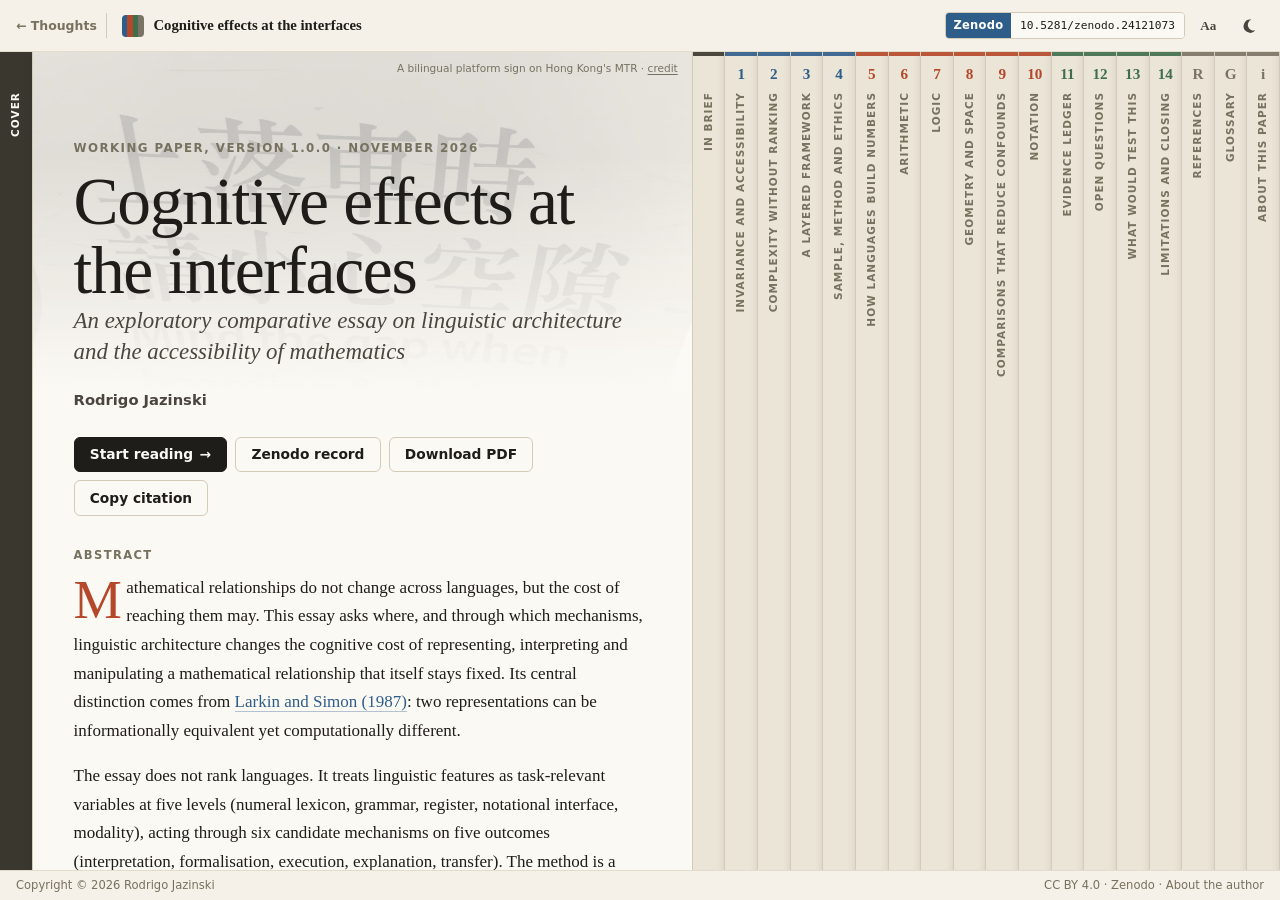
==== commit f84a8a48: "fixed table formatting" ====
--- a/cognitive-effects-at-the-interfaces.html
+++ b/cognitive-effects-at-the-interfaces.html
@@ -36,6 +36,7 @@
 <link rel="stylesheet" href="cognitive-effects-at-the-interfaces/css/essay.css">
 <script>document.documentElement.classList.add("js");try{var t=localStorage.getItem("cei-theme");if(t)document.documentElement.dataset.theme=t;var z=localStorage.getItem("cei-size");if(z)document.documentElement.dataset.size=z}catch(e){}</script>
 <script type="application/ld+json">{"@context": "https://schema.org", "@type": "ScholarlyArticle", "headline": "Cognitive effects at the interfaces", "alternativeHeadline": "An exploratory comparative essay on linguistic architecture and the accessibility of mathematics", "author": {"@type": "Person", "name": "Rodrigo Jazinski", "identifier": "https://orcid.org/0009-0000-0362-1994"}, "datePublished": "2026-11-11", "version": "1.0.0", "license": "https://creativecommons.org/licenses/by/4.0/", "identifier": "https://doi.org/10.5281/zenodo.24121073", "url": "https://thoughts.rodrigojazinski.com/cognitive-effects-at-the-interfaces.html", "inLanguage": "en-GB", "isBasedOn": "https://zenodo.org/records/24121073"}</script>
+<!-- Cloudflare Web Analytics --><script type='module' src='https://static.cloudflareinsights.com/beacon.min.js' data-cf-beacon='{"token": "60e85ec2844e451cbc4b76624190bbad"}'></script><!-- End Cloudflare Web Analytics -->
 </head>
 <body>
 <a class="skip" href="#cover-body">Skip to the essay</a>
@@ -63,7 +64,7 @@
     <a class="btn" href="https://zenodo.org/records/24121073/files/Cognitive_effects_at_the_interfaces_v1_0_0.pdf?download=1">Download PDF</a>
     <button class="btn" type="button" data-copy-cite>Copy citation</button>
   </div>
-  <p class="resume" hidden><a href="#">Continue reading: <span></span> →</a></p>
+  <p class="resume" hidden><a href="#">Return to your bookmark: <span></span> →</a></p>
 </div>
 <div class="cover-grid">
   <div class="cover-abstract"><h2 class="label">Abstract</h2><p>Mathematical relationships do not change across languages, but the cost of reaching them may. This essay asks where, and through which mechanisms, linguistic architecture changes the cognitive cost of representing, interpreting and manipulating a mathematical relationship that itself stays fixed. Its central distinction comes from <a href="#ref-larkin-1987" class="cite" data-ref="larkin-1987">Larkin and Simon (1987)</a>: two representations can be informationally equivalent yet computationally different.</p>
@@ -78,6 +79,7 @@
       <li><a class="cite demo" tabindex="-1">Citations</a> open a card with the full reference and a link to the source.</li>
       <li><span class="gl demo">Dotted words</span> are explained in the glossary.</li>
       <li>Panels marked <span class="explore-tag">Explore</span> are interactive versions of the paper's tables and figures.</li>
+      <li>To keep your place, press the <strong>ribbon</strong> beside a paragraph: hover over the paragraph, or tap it on a phone, or press <kbd>B</kbd>. The cover and the index of thoughts then offer a link back.</li>
     </ul>
     <h2 class="label">Keywords</h2>
     <ul class="keywords"><li>linguistic relativity</li><li>numerical cognition</li><li>numeral systems</li><li>number-word transparency</li><li>number-word inversion</li><li>transcoding</li><li>digit span</li><li>quantifier scope</li><li>mathematics education</li><li>cross-linguistic comparison</li><li>evidence grading</li></ul>
@@ -461,7 +463,7 @@
 <button class="spine" id="s5-spine" type="button" aria-expanded="false" aria-controls="s5-body"><span class="spine-num">5</span><span class="spine-label">How languages build numbers</span></button>
 <div class="panel-body" id="s5-body" role="region" aria-labelledby="s5-spine"><div class="panel-scroll"><header class="panel-head"><div class="panel-art" aria-hidden="true"><img src="cognitive-effects-at-the-interfaces/media/an-analytical-chinese-english-dictionary-1900-14597036350.webp" alt="" loading="lazy" style="object-position:50% 50%"></div><div class="panel-head-text"><p class=panel-kicker>Evidence · Section 5</p><h2 id="s5-title">How languages build numbers</h2></div><p class=art-credit>A page of An analytical Chinese-English dictionary (1900) · <a href=#credits>credit</a></p></header><div class="prose"><p>The same four numbers are built in at least four different ways across the sample. Some languages count in tens or twenties, some say units before tens, and some leave the teens opaque. The tables below set these differences side by side. Glosses are literal, and forms are given in standard written or citation varieties.</p>
 <h3 id="table-a.-the-anatomy-of-four-numbers">Table A. The anatomy of four numbers</h3>
-<table style="width:100%;">
+<div class="table-wrap"><table style="width:100%;">
 <colgroup>
 <col style="width: 16%" />
 <col style="width: 16%" />
@@ -554,7 +556,7 @@
 <td>Vigesimal with sub-bases of 10 and 15; units first</td>
 </tr>
 </tbody>
-</table>
+</table></div>
 <p>Arabic forms are masculine citation forms. In use, the numerals 3 to 10 take the opposite grammatical gender to the noun counted. Traditional Welsh forms vary (<a href="#ref-king-2016" class="cite" data-ref="king-2016">King, 2016</a>): numbers in the fifties can also be built on <em>hanner cant</em>, “half-hundred”, as in <em>hanner cant ac un</em>, 51. The Guarani forms belong to a regularised system now used mainly in academic and school contexts. Colloquially, Spanish numerals are used above four (<a href="#ref-estigarribia-2020" class="cite" data-ref="estigarribia-2020">Estigarribia, 2020</a>).</p>
 <p>Three ways of seeing come out of this table.</p>
 <figure class="explore" data-explore="anatomy">
@@ -1042,7 +1044,7 @@
 <div class="ledger-tools" data-explore="ledger">
 
 </div>
-<table style="width:100%;">
+<div class="table-wrap"><table style="width:100%;">
 <colgroup>
 <col style="width: 14%" />
 <col style="width: 14%" />
@@ -1272,7 +1274,7 @@
 <td>No direct test found</td>
 </tr>
 </tbody>
-</table>
+</table></div>
 <h3 id="reading-the-ledger-three-observations">Reading the ledger: three observations</h3>
 <p><strong>Interfaces.</strong> Sorted by the conversion each claim involves, the ledger looks like this.</p>
 <div class="table-wrap"><table>
@@ -1344,7 +1346,7 @@
 <p>One well-evidenced effect falls outside the pattern. The effect of digit-name length on span (<a class="claim" href="#claim-A5" data-claim="A5">A5</a>) involves no conversion at all. It is a plain cost of load. The interface observation is therefore a description of where most of the evidence lies, not a rule.</p>
 <p><strong>Redistribution.</strong> Table C sets out the cost profile of five cases across five steps. Cells with a claim number report a graded claim; cells without one describe the number words themselves (Section <a class="xref" href="#s5">5</a>). A dash means no evidence was located, not that there is no effect. The table is not a ranking.</p>
 <h3 id="table-c.-partial-cost-profiles">Table C. Partial cost profiles</h3>
-<table style="width:100%;">
+<div class="table-wrap"><table style="width:100%;">
 <colgroup>
 <col style="width: 16%" />
 <col style="width: 16%" />
@@ -1405,7 +1407,7 @@
 <td>—</td>
 </tr>
 </tbody>
-</table>
+</table></div>
 <p>No row is cheap in every column. Mandarin is transparent and brief, and slower to yield “one”. Welsh decimal numerals are transparent and long. Arabic gives an early “two” and a reversed order. The cells come from different studies, ages and populations and cannot be added up, so the table illustrates redistribution and does not measure it. The direct claim (<a class="claim" href="#claim-A8" data-claim="A8">A8</a>) remains Suggestive, and H2 in Section <a class="xref" href="#s13">13</a> is the test.</p>
 <p><strong>Narrowness.</strong> Each Strong claim names one task: writing numbers from dictation, reading and comparing two-digit numbers, repeating digits forward. Claims at the scale of a domain, such as a general arithmetic advantage or an effect of language on reasoning as such, are Moderate at best, Contested, or attributed to schooling (<a class="claim" href="#claim-L3" data-claim="L3">L3</a>).</p>
 </div><nav class="panel-nav" aria-label="Section navigation"><a class="prev" href="#s10"><span>←</span> Notation</a><a class="next" href="#s12"><span>→</span> Open questions</a></nav></div></div>
@@ -1566,7 +1568,7 @@
 <h3>About this web edition</h3>
 <p>This page presents version 1.0.0 of the working paper, as deposited on Zenodo (<a href="https://doi.org/10.5281/zenodo.24121073">doi:10.5281/zenodo.24121073</a>). The text is the deposited text. The web edition adds links to sources, cross-references, glossary notes and interactive figures built from the paper's own tables and descriptions; it adds no claims. Figures that go beyond a table, such as the notation and rotation figures, are marked as illustrations. The PDF on Zenodo is the version of record.</p>
 <p>Source links were checked when the page was built: DOIs and links printed in the paper, records matched on Crossref by title and year, and a few publisher or archive pages checked by hand.</p>
-<p>Built as a single static page: no tracking, no cookies, no external scripts or fonts. Your reading position and display settings are kept only in your own browser.</p>
+<p>Built as a single static page: no cookies, no web fonts. Visits are counted with Cloudflare Web Analytics, which uses no cookies or browser storage and does not track individual visitors. Your display settings, and a bookmark if you place one, are kept only in your own browser.</p>
 <h3 id="credits">Image and sound credits</h3>
 <p>Images and recordings are from Wikimedia Commons, used under the licences shown. Images are resized; panel art is shown faded and in greyscale, and the photographs in the notation figure (Section 12) in colour. Recordings are converted to MP3.</p>
 <ul class="credits"><li><span class="credit-what">A bilingual platform sign on Hong Kong&#x27;s MTR</span> · User:Yejianfei · <a href="https://creativecommons.org/licenses/by/4.0">CC BY 4.0</a> · <a href="https://commons.wikimedia.org/wiki/File:Cantonese_at_MTR_station,_Hong_Kong.jpg">Wikimedia Commons</a></li><li><span class="credit-what">&#x27;Home&#x27; in Cantonese and in Mandarin: one meaning, two written forms</span> · Kf8 · <a href="https://creativecommons.org/licenses/by-sa/3.0">CC BY-SA 3.0</a> · <a href="https://commons.wikimedia.org/wiki/File:House_in_Cantonese_and_Mandarin.png">Wikimedia Commons</a></li><li><span class="credit-what">Grammatical change in English, from the Encyclopaedia Britannica (1911)</span> · Unknown author · Public domain · <a href="https://commons.wikimedia.org/wiki/File:EB1911_English_Language_-_Grammatical_changes.jpg">Wikimedia Commons</a></li><li><span class="credit-what">A bank sign in several languages, 2010</span> · Roland Tanglao · <a href="https://creativecommons.org/licenses/by/2.0">CC BY 2.0</a> · <a href="https://commons.wikimedia.org/wiki/File:CIBC_in_Chinese-_Cantonese_and_Mandarin,_Farsi_and_Punjabi_2010.jpg">Wikimedia Commons</a></li><li><span class="credit-what">A page of An analytical Chinese-English dictionary (1900)</span> · Baller, F. W. (Frederick William), 1852-1922; China Inland Mission · <a href="https://www.flickr.com/commons/usage/">No restrictions</a> · <a href="https://commons.wikimedia.org/wiki/File:An_analytical_Chinese-English_dictionary_(1900)_(14597036350).jpg">Wikimedia Commons</a></li><li><span class="credit-what">A classroom, from Community English (1921)</span> · Internet Archive Book Images · <a href="https://www.flickr.com/commons/usage/">No restrictions</a> · <a href="https://commons.wikimedia.org/wiki/File:Community_English,_a_book_of_undertakings_for_boys_and_girls_(1921)_(14597504390).jpg">Wikimedia Commons</a></li><li><span class="credit-what">Road signs in Basque and Spanish, Bilbao, 1990</span> · Chris Mitchell · <a href="https://creativecommons.org/licenses/by-sa/4.0">CC BY-SA 4.0</a> · <a href="https://commons.wikimedia.org/wiki/File:Basque_road_signs_in_Bilbao.jpg">Wikimedia Commons</a></li><li><span class="credit-what">Five varieties of Hindu-Arabic numerals</span> · The original uploader was Brion VIBBER at English Wikipedia. Later version was uploaded by Zundark at en.wikipedia · Public domain · <a href="https://commons.wikimedia.org/wiki/File:Euro-Arab-Indic-numerals.png">Wikimedia Commons</a></li><li><span class="credit-what">Title page of Arte de la lengua guaraní, Antonio Ruiz de Montoya</span> · Antonio Ruiz de Montoya · Public domain · <a href="https://commons.wikimedia.org/wiki/File:Arte_de_la_Lengua_Guarani_-_Antonio_Ruiz_de_Montoya.jpg">Wikimedia Commons</a></li><li><span class="credit-what">A school library, from Community English (1921)</span> · Internet Archive Book Images · <a href="https://www.flickr.com/commons/usage/">No restrictions</a> · <a href="https://commons.wikimedia.org/wiki/File:Community_English,_a_book_of_undertakings_for_boys_and_girls_(1921)_(14783859492).jpg">Wikimedia Commons</a></li><li><span class="credit-what">A bilingual Welsh and English signpost, Bangor, 2023</span> · Melenn14 · <a href="http://creativecommons.org/publicdomain/zero/1.0/deed.en">CC0</a> · <a href="https://commons.wikimedia.org/wiki/File:Directional_signpost_bilingual_english_welsh_in_Bangor_2023.jpg">Wikimedia Commons</a></li><li><span class="credit-what">Chronological table of the periods and dialects of English, Encyclopaedia Britannica (1911)</span> · Unknown author · Public domain · <a href="https://commons.wikimedia.org/wiki/File:EB1911_English_Language_-_Chronological_Table_of_The_Periods_and_Dialects.jpg">Wikimedia Commons</a></li><li><span class="credit-what">Maya day numerals, painted in red: bars for five, dots for one</span> · Unknown author · Public domain · <a href="https://commons.wikimedia.org/wiki/File:SMT_D233_Maya_day_numerals_were_painted_red.jpg">Wikimedia Commons</a></li><li><span class="credit-what">A replica set of Han dynasty counting rods</span> · SSR2000 · <a href="https://creativecommons.org/licenses/by-sa/3.0">CC BY-SA 3.0</a> · <a href="https://commons.wikimedia.org/wiki/File:Replica_of_Han_Dynasty_Counting_rods_in_National_Museum_of_Natural_Science_in_Taiwan.JPG">Wikimedia Commons</a></li><li><span class="credit-what">Two forms of the same digits on a train carriage, Nishapur</span> · Sonia Sevilla · <a href="http://creativecommons.org/publicdomain/zero/1.0/deed.en">CC0</a> · <a href="https://commons.wikimedia.org/wiki/File:Arabic_and_Indian_Numbers_on_Train_-_Nishapur_Main_Train_Station.png">Wikimedia Commons</a></li><li><span class="credit-what">eleven, US English</span> · TheDaveRoss · Public domain · <a href="https://commons.wikimedia.org/wiki/File:En-us-eleven.ogg">Wikimedia Commons</a></li><li><span class="credit-what">eleven, Australian English</span> · Commander Keane · <a href="https://creativecommons.org/licenses/by-sa/4.0">CC BY-SA 4.0</a> · <a href="https://commons.wikimedia.org/wiki/File:En-au-eleven.ogg">Wikimedia Commons</a></li><li><span class="credit-what">on bir, Turkish</span> · Speaker: ToprakM Recorder: ToprakM · <a href="https://creativecommons.org/licenses/by/4.0">CC BY 4.0</a> · <a href="https://commons.wikimedia.org/wiki/File:LL-Q256_(tur)-ToprakM-on_bir.wav">Wikimedia Commons</a></li><li><span class="credit-what">otuz, Turkish</span> · Speaker: ToprakM Recorder: ToprakM · <a href="https://creativecommons.org/licenses/by-sa/4.0">CC BY-SA 4.0</a> · <a href="https://commons.wikimedia.org/wiki/File:LL-Q256_(tur)-ToprakM-otuz.wav">Wikimedia Commons</a></li><li><span class="credit-what">hamaika, Basque</span> · Xabier Cañas · <a href="https://creativecommons.org/licenses/by-sa/4.0">CC BY-SA 4.0</a> · <a href="https://commons.wikimedia.org/wiki/File:Eus-hamaika.ogg">Wikimedia Commons</a></li><li><span class="credit-what">сорок, Russian</span> · Audio sample provided by The Shtooka Project · <a href="https://creativecommons.org/licenses/by/2.0/fr/deed.en">CC BY 2.0 fr</a> · <a href="https://commons.wikimedia.org/wiki/File:Ru-%D1%81%D0%BE%D1%80%D0%BE%D0%BA.ogg">Wikimedia Commons</a></li></ul></div><nav class="panel-nav" aria-label="Section navigation"><a class="prev" href="#glossary"><span>←</span> Glossary</a><span></span></nav></div></div>
--- a/cognitive-effects-at-the-interfaces/css/essay.css
+++ b/cognitive-effects-at-the-interfaces/css/essay.css
@@ -204,7 +204,7 @@
 .art-credit a { color: inherit; }
 
 /* ------------------------------------------------------------------ prose */
-.prose { max-width: var(--measure); margin: 0 auto; }
+.prose { max-width: var(--measure); margin: 0 auto; overflow-wrap: break-word; }  /* long URLs, file names and titles wrap rather than widen the panel */
 .prose > * + * { margin-top: 0; }
 .prose p, .prose ul, .prose ol, .prose dl { margin: 0 0 1em; }
 .prose h3 { font: 600 1.18em/1.3 var(--serif); margin: 2em 0 0.6em; color: var(--ink); }
@@ -254,7 +254,7 @@
 
 /* ------------------------------------------------------------------ cover */
 #cover .panel-scroll { position: relative; }
-.cover-art { height: 340px; bottom: auto; margin: 0 -2.2rem; }
+.cover-art { height: 340px; bottom: auto; }  /* inset: 0 already reaches the panel edges */
 .cover-art img { opacity: 0.26; }
 .cover-credit { top: 0.6rem; bottom: auto; right: 0.9rem; }
 .cover-head { position: relative; z-index: 1; max-width: 62rem; margin: 0 auto; padding: 5.5rem 0 2rem; }
@@ -285,7 +285,7 @@
 
 /* ------------------------------------------------------------------ references, glossary, about */
 ol.refs { padding-left: 2.2em; font-size: 0.92em; }
-ol.refs li { margin: 0 0 0.7em; padding-left: 0.2em; }
+ol.refs li { margin: 0 0 0.7em; padding-left: 0.2em; overflow-wrap: anywhere; }  /* long URLs in entries */
 ol.refs li:target, ol.refs li.flash { background: color-mix(in srgb, var(--accent) 12%, transparent); border-radius: 4px; }
 .ref-link { font: 600 0.75rem var(--sans); text-decoration: none; white-space: nowrap; margin-left: 0.25em; }
 .ref-search { color: var(--muted); }
@@ -520,3 +520,36 @@
 @media (prefers-reduced-motion: reduce) {
   *, *::before, *::after { transition: none !important; animation: none !important; scroll-behavior: auto !important; }
 }
+
+/* ------------------------------------------------------------------ bookmark (added by the script) */
+.bm-able { position: relative; }
+.bm {
+  position: absolute; left: -1.85rem; top: 0.1em; width: 1.35rem; height: 1.75rem; padding: 0.15rem 0.3rem;
+  border: 0; border-radius: 4px; background: none; color: var(--muted); cursor: pointer;
+  opacity: 0; transition: opacity 0.2s; user-select: none; -webkit-user-select: none;
+}
+.bm svg { display: block; width: 100%; height: 100%; fill: none; stroke: currentColor; stroke-width: 1.4; stroke-linejoin: round; }
+.bm-able:hover > .bm, .bm:focus-visible, .bm[aria-pressed="true"] { opacity: 1; }
+.bm:hover, .bm:focus-visible { color: var(--accent); }
+.bm:focus-visible { outline: 2px solid var(--accent); outline-offset: 1px; }
+.bm[aria-pressed="true"] { color: var(--accent); }
+.bm[aria-pressed="true"] svg, .bm-on::before { fill: var(--accent); stroke: var(--accent); }
+.bm-on::before {
+  content: ""; position: absolute; left: -1.55rem; top: 0.25em; width: 0.75rem; height: 1.15rem; background: var(--accent);
+  clip-path: polygon(0 0, 100% 0, 100% 100%, 50% 75%, 0 100%);
+}
+.bm-on.flash { background: color-mix(in srgb, var(--accent) 12%, transparent); border-radius: 4px; transition: background 0.4s; }
+.bm-sr { position: absolute; width: 1px; height: 1px; overflow: hidden; clip: rect(0 0 0 0); white-space: nowrap; }
+.bm-panel .spine::after {
+  content: ""; position: absolute; width: 0.5rem; height: 0.7rem; background: var(--accent);
+  clip-path: polygon(0 0, 100% 0, 100% 100%, 50% 75%, 0 100%);
+}
+@media (min-width: 900px) { html.js .bm-panel .spine::after { top: 4px; left: 50%; margin-left: -0.25rem; } }
+@media (max-width: 899px) {
+  .bm-panel .spine { position: relative; }
+  .bm-panel .spine::after { top: 0; right: 1rem; }
+  .bm { left: -1.15rem; width: 1.1rem; padding: 0.15rem 0.15rem; }
+  .bm-on::before { left: -0.95rem; width: 0.6rem; height: 0.95rem; }
+}
+.panel.open.bm-panel .spine::after { background: var(--sheet); }
+@media print { .bm, .bm-on::before { display: none !important; } }
